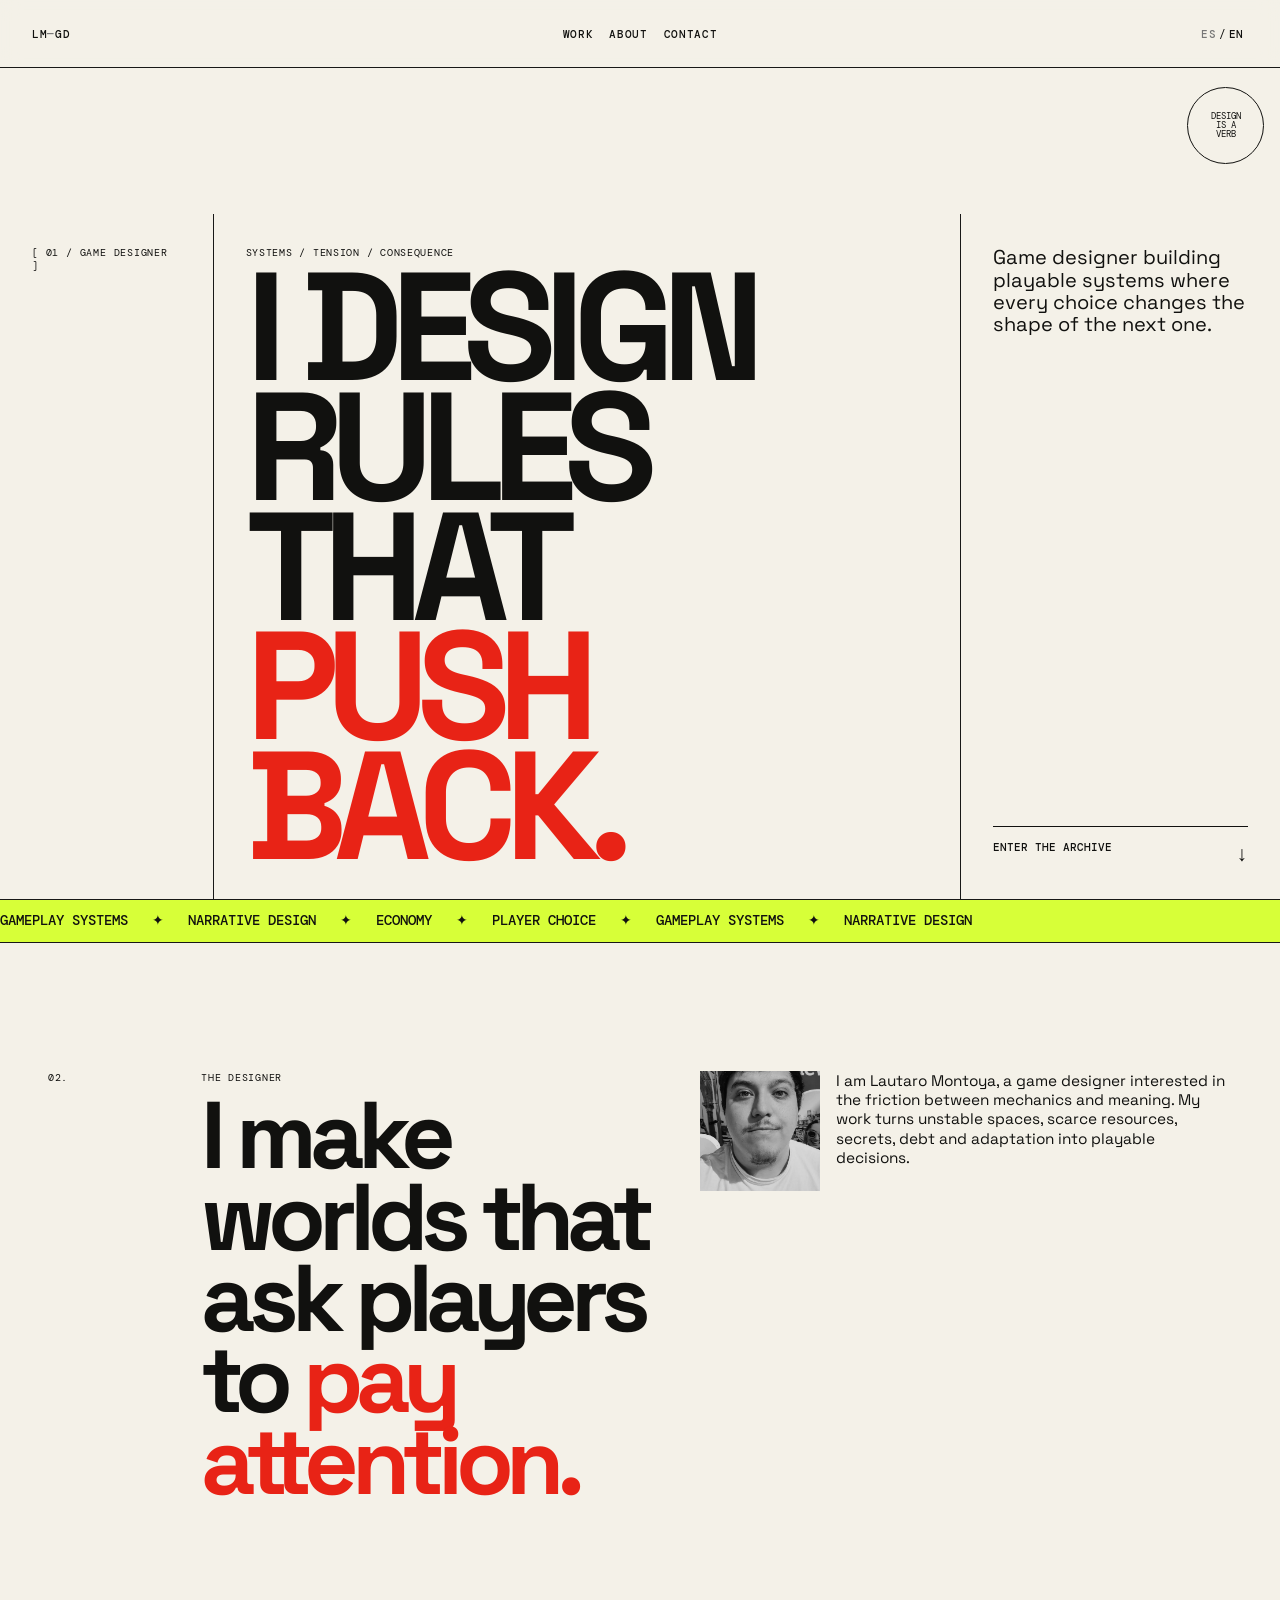
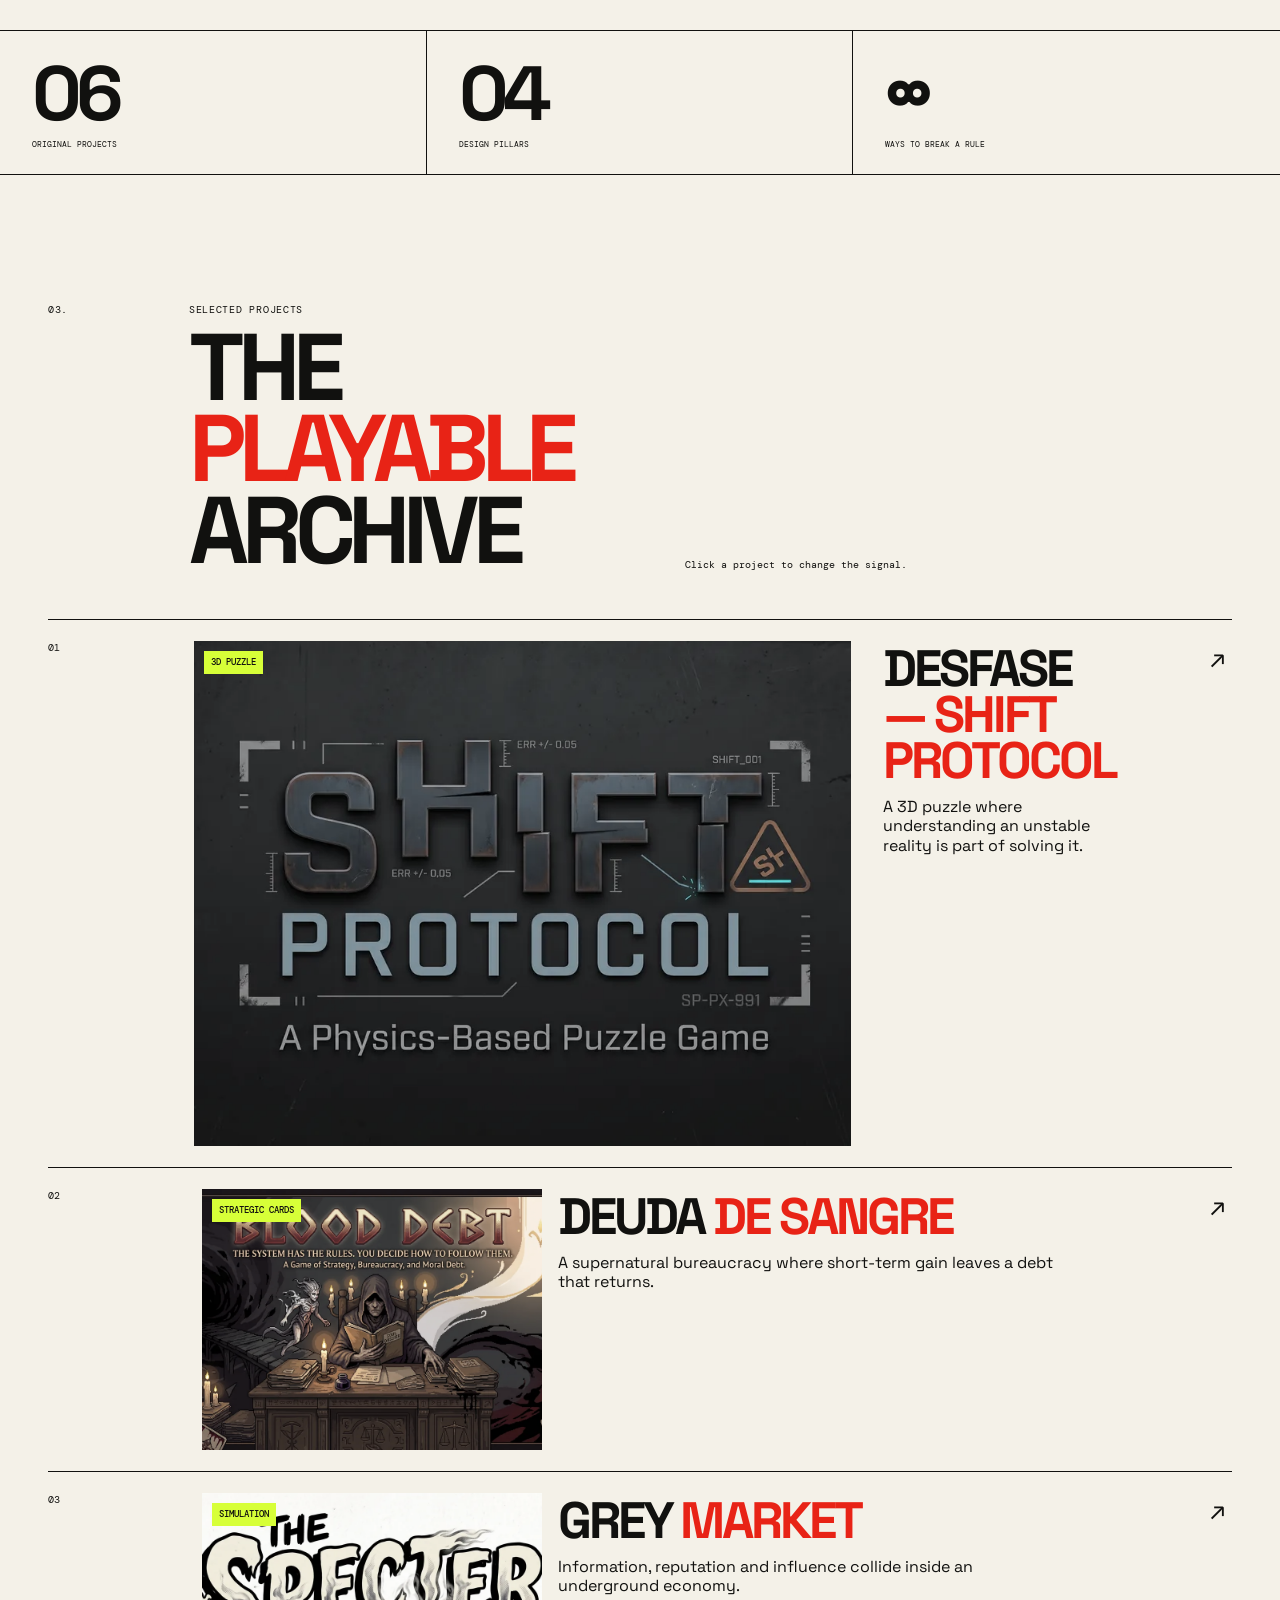
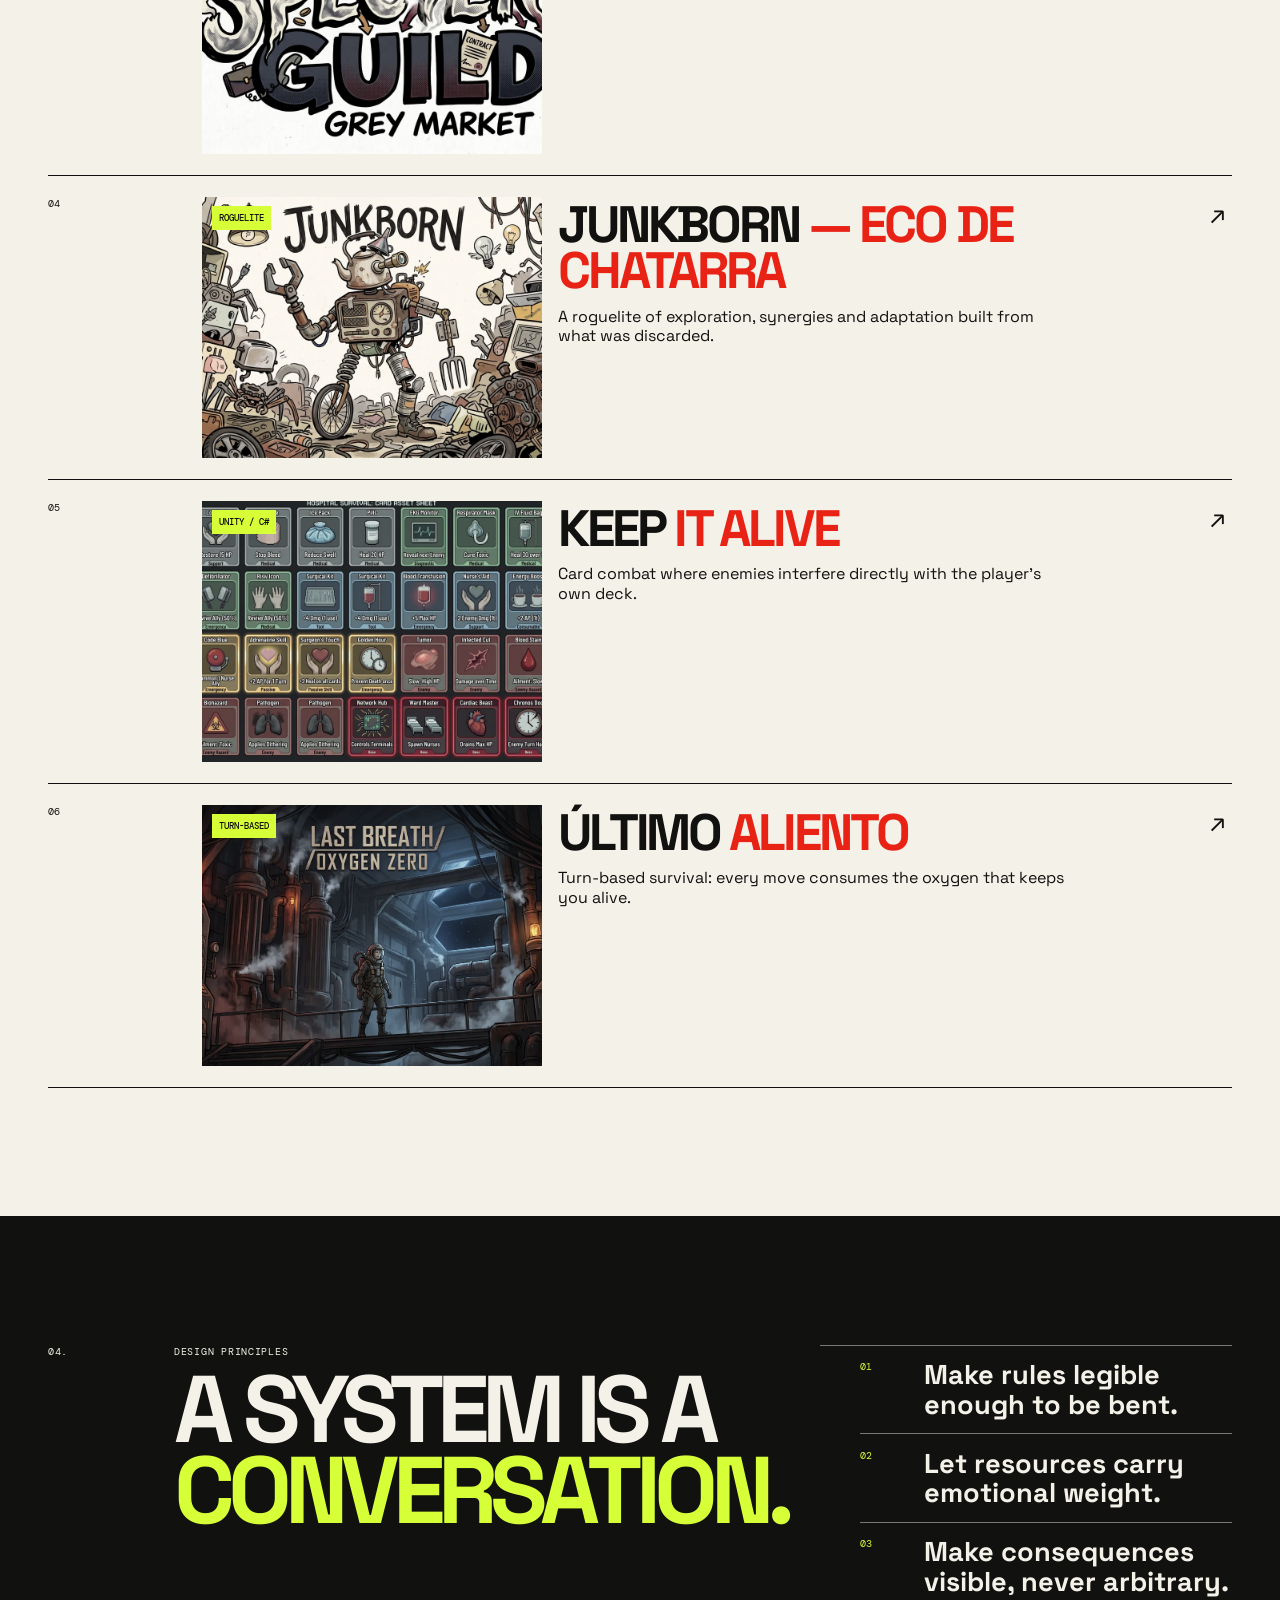
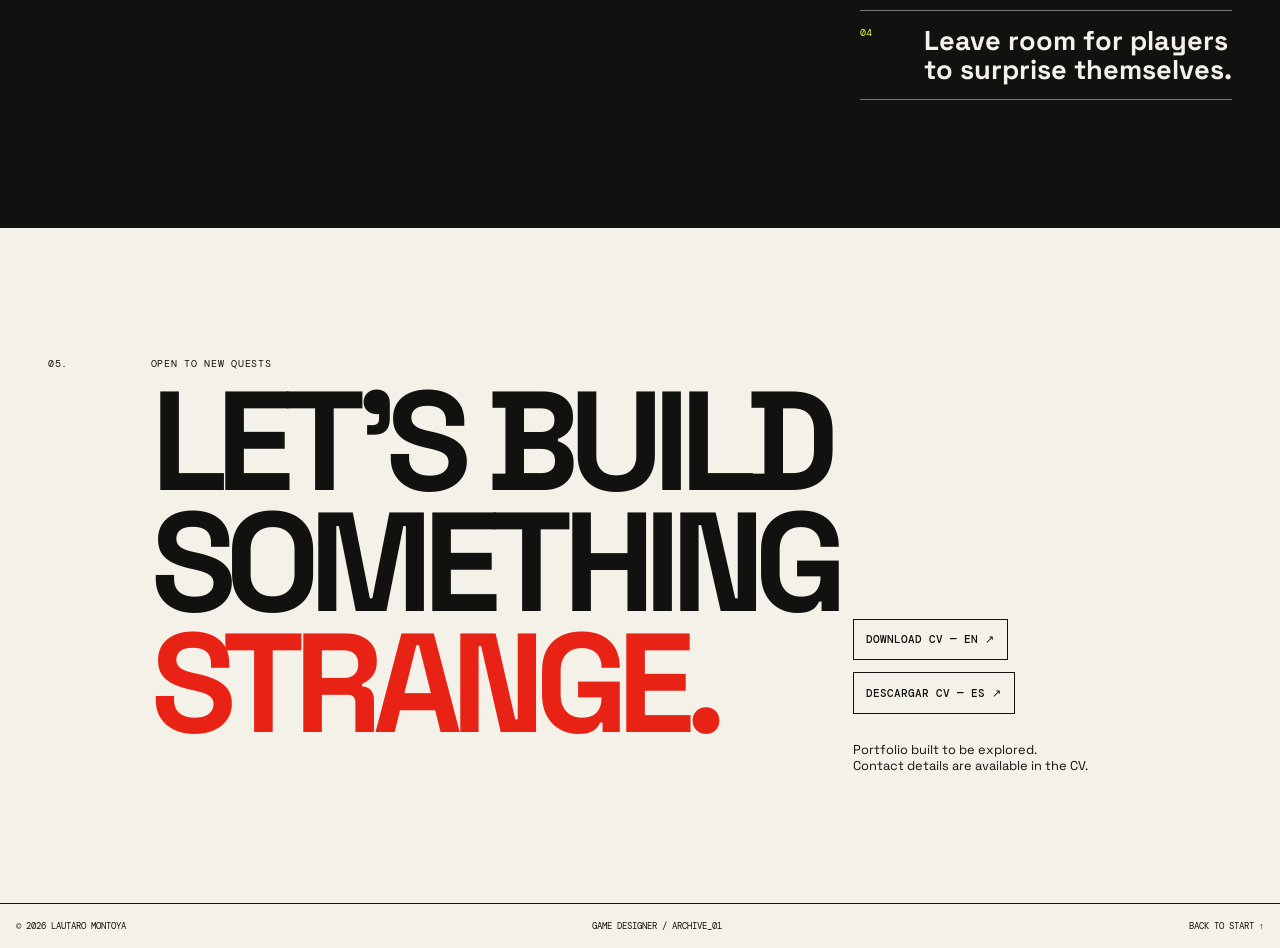
==== index.html @ 5ab1d6e4 "Fix portfolio asset structure and paths" ====
<!doctype html>
<html lang="en">
<head>
  <meta charset="utf-8">
  <meta name="viewport" content="width=device-width, initial-scale=1">
  <meta name="description" content="Lautaro Montoya — game designer portfolio. Systems, worlds and choices with consequences.">
  <meta name="theme-color" content="#f4f1e8">
  <title>Lautaro Montoya — Game Designer</title>
  <link rel="preconnect" href="https://fonts.googleapis.com">
  <link rel="preconnect" href="https://fonts.gstatic.com" crossorigin>
  <link rel="stylesheet" href="https://fonts.googleapis.com/css2?family=DM+Mono:wght@400;500&family=Space+Grotesk:wght@400;500;600;700&display=swap">
  <link rel="stylesheet" href="styles.css?v=20260920">
  <script defer src="lib/manifest.js?v=20260920"></script>
  <script defer src="main.js?v=20260920"></script>
</head>
<body>
  <a class="skip-link" href="#main">Skip to content</a>
  <div class="splash" aria-hidden="true"><span>LM//GD</span><span>LOADING SYSTEMS</span></div>
  <div class="cursor-coords" aria-hidden="true">[000, 000]</div>
  <header class="site-header">
    <a class="logo" href="#top" aria-label="Lautaro Montoya, home">LM<span>—</span>GD</a>
    <nav aria-label="Primary navigation">
      <a href="#work" data-i18n="navWork">WORK</a>
      <a href="#about" data-i18n="navAbout">ABOUT</a>
      <a href="#contact" data-i18n="navContact">CONTACT</a>
    </nav>
    <button class="lang-toggle" type="button" aria-label="Switch language"><span>ES</span><b>/</b><span>EN</span></button>
  </header>

  <main id="main">
    <section class="hero" id="top">
      <div class="hero-grid">
        <div class="hero-label">[ 01 / GAME DESIGNER ]</div>
        <div class="hero-main">
          <p class="eyebrow" data-i18n="heroEyebrow">SYSTEMS / TENSION / CONSEQUENCE</p>
          <h1 data-i18n="heroTitle">I DESIGN<br>RULES THAT<br><em>PUSH BACK.</em></h1>
        </div>
        <div class="hero-side">
          <p data-i18n="heroText">Game designer building playable systems where every choice changes the shape of the next one.</p>
          <a class="arrow-link" href="#work" data-i18n="heroCta">ENTER THE ARCHIVE <span>↓</span></a>
        </div>
      </div>
      <div class="hero-stamp" aria-hidden="true">DESIGN<br>IS A<br>VERB</div>
    </section>

    <section class="ticker" aria-label="Design disciplines"><div><span>GAMEPLAY SYSTEMS</span><i>✦</i><span>NARRATIVE DESIGN</span><i>✦</i><span>ECONOMY</span><i>✦</i><span>PLAYER CHOICE</span><i>✦</i><span>GAMEPLAY SYSTEMS</span><i>✦</i><span>NARRATIVE DESIGN</span></div></section>

    <section class="intro grid-section" id="about">
      <p class="section-index">02.</p>
      <div class="intro-copy reveal">
        <p class="eyebrow" data-i18n="aboutEyebrow">THE DESIGNER</p>
        <h2 data-i18n="aboutTitle">I make worlds that ask players to <em>pay attention.</em></h2>
      </div>
      <div class="intro-side reveal">
        <img src="lautaro-montoya.webp" alt="Portrait of Lautaro Montoya" loading="lazy">
        <p data-i18n="aboutText">I am Lautaro Montoya, a game designer interested in the friction between mechanics and meaning. My work turns unstable spaces, scarce resources, secrets, debt and adaptation into playable decisions.</p>
      </div>
    </section>

    <section class="stats" aria-label="Design focus">
      <div><strong data-count="06">06</strong><span data-i18n="statProjects">ORIGINAL PROJECTS</span></div>
      <div><strong data-count="04">04</strong><span data-i18n="statPillars">DESIGN PILLARS</span></div>
      <div><strong>∞</strong><span data-i18n="statCuriosity">WAYS TO BREAK A RULE</span></div>
    </section>

    <section class="work" id="work">
      <div class="work-heading"><p class="section-index">03.</p><div><p class="eyebrow" data-i18n="workEyebrow">SELECTED PROJECTS</p><h2 data-i18n="workTitle">THE <em>PLAYABLE</em> ARCHIVE</h2></div><p class="work-note" data-i18n="workNote">Click a project to change the signal.</p></div>
      <div class="project-list">
        <article class="project project--featured reveal" data-project="shift">
          <div class="project-number">01</div><div class="project-image"><img src="shift-protocol.webp" alt="Desfase — Shift Protocol game artwork" fetchpriority="high"><span>3D PUZZLE</span></div>
          <div class="project-info"><h3>DESFASE <em>— SHIFT PROTOCOL</em></h3><p data-es="Un puzzle 3D donde entender las reglas de una realidad inestable es parte de resolverla." data-en="A 3D puzzle where understanding an unstable reality is part of solving it.">A 3D puzzle where understanding an unstable reality is part of solving it.</p></div><button class="project-trigger" type="button" aria-label="Activate project">↗</button>
        </article>
        <article class="project reveal" data-project="blood"><div class="project-number">02</div><div class="project-image"><img src="blood-debt.webp" alt="Deuda de Sangre game artwork" loading="lazy"><span>STRATEGIC CARDS</span></div><div class="project-info"><h3>DEUDA <em>DE SANGRE</em></h3><p data-es="Una burocracia sobrenatural donde el beneficio inmediato deja una deuda que vuelve." data-en="A supernatural bureaucracy where short-term gain leaves a debt that returns.">A supernatural bureaucracy where short-term gain leaves a debt that returns.</p></div><button class="project-trigger" type="button" aria-label="Activate project">↗</button></article>
        <article class="project reveal" data-project="grey"><div class="project-number">03</div><div class="project-image"><img src="grey-market.webp" alt="Grey Market game artwork" loading="lazy"><span>SIMULATION</span></div><div class="project-info"><h3>GREY <em>MARKET</em></h3><p data-es="Información, reputación e influencia se cruzan en una economía clandestina." data-en="Information, reputation and influence collide inside an underground economy.">Information, reputation and influence collide inside an underground economy.</p></div><button class="project-trigger" type="button" aria-label="Activate project">↗</button></article>
        <article class="project reveal" data-project="junk"><div class="project-number">04</div><div class="project-image"><img src="junkborn.webp" alt="Junkborn game artwork" loading="lazy"><span>ROGUELITE</span></div><div class="project-info"><h3>JUNKBORN <em>— ECO DE CHATARRA</em></h3><p data-es="Un roguelite de exploración, sinergias y adaptación construido desde lo descartado." data-en="A roguelite of exploration, synergies and adaptation built from what was discarded.">A roguelite of exploration, synergies and adaptation built from what was discarded.</p></div><button class="project-trigger" type="button" aria-label="Activate project">↗</button></article>
        <article class="project reveal" data-project="kia"><div class="project-number">05</div><div class="project-image"><img src="keep-it-alive.webp" alt="Keep It Alive game cards" loading="lazy"><span>UNITY / C#</span></div><div class="project-info"><h3>KEEP <em>IT ALIVE</em></h3><p data-es="Combate de cartas donde los enemigos interfieren directamente con el mazo del jugador." data-en="Card combat where enemies interfere directly with the player's own deck.">Card combat where enemies interfere directly with the player's own deck.</p></div><button class="project-trigger" type="button" aria-label="Activate project">↗</button></article>
        <article class="project reveal" data-project="breath"><div class="project-number">06</div><div class="project-image"><img src="last-breath.webp" alt="Último Aliento game artwork" loading="lazy"><span>TURN-BASED</span></div><div class="project-info"><h3>ÚLTIMO <em>ALIENTO</em></h3><p data-es="Supervivencia por turnos: cada movimiento consume el oxígeno que te mantiene vivo." data-en="Turn-based survival: every move consumes the oxygen that keeps you alive.">Turn-based survival: every move consumes the oxygen that keeps you alive.</p></div><button class="project-trigger" type="button" aria-label="Activate project">↗</button></article>
      </div>
    </section>

    <section class="principles grid-section">
      <p class="section-index">04.</p><div class="principles-copy"><p class="eyebrow" data-i18n="principlesEyebrow">DESIGN PRINCIPLES</p><h2 data-i18n="principlesTitle">A SYSTEM IS A<br><em>CONVERSATION.</em></h2></div>
      <ol><li><span>01</span><b data-i18n="p1">Make rules legible enough to be bent.</b></li><li><span>02</span><b data-i18n="p2">Let resources carry emotional weight.</b></li><li><span>03</span><b data-i18n="p3">Make consequences visible, never arbitrary.</b></li><li><span>04</span><b data-i18n="p4">Leave room for players to surprise themselves.</b></li></ol>
    </section>

    <section class="contact" id="contact"><p class="section-index">05.</p><div><p class="eyebrow" data-i18n="contactEyebrow">OPEN TO NEW QUESTS</p><h2 data-i18n="contactTitle">LET'S BUILD<br>SOMETHING<br><em>STRANGE.</em></h2></div><div class="contact-links"><a href="Lautaro_Montoya_CV_GameDesign_v2_EN.pdf" target="_blank" data-i18n="cvEn">DOWNLOAD CV — EN ↗</a><a href="Lautaro_Montoya_CV_GameDesign_v2_ES.pdf" target="_blank" data-i18n="cvEs">DESCARGAR CV — ES ↗</a><p data-i18n="contactNote">Portfolio built to be explored.<br>Contact details are available in the CV.</p></div></section>
  </main>
  <footer><span>© <span id="year"></span> LAUTARO MONTOYA</span><span>GAME DESIGNER / ARCHIVE_01</span><a href="#top">BACK TO START ↑</a></footer>
</body>
</html>
---- styles.css ----
:root{--paper:#f4f1e8;--ink:#11110f;--acid:#d7ff38;--line:#181817;--mono:"DM Mono",monospace;--sans:"Space Grotesk",Arial,sans-serif;--ease:cubic-bezier(.16,1,.3,1)}
*{box-sizing:border-box;margin:0}html{scroll-behavior:smooth;-webkit-text-size-adjust:100%;background:var(--paper)}body{background:var(--paper);color:var(--ink);font-family:var(--sans);overflow-x:clip;text-rendering:optimizeLegibility}a{color:inherit;text-decoration:none}img{display:block;width:100%;max-width:100%;height:auto}button{font:inherit;color:inherit;background:none;border:0;cursor:pointer}.skip-link{position:fixed;top:-5rem;left:1rem;z-index:20;padding:.7rem;background:var(--acid);font:500 .75rem var(--mono)}.skip-link:focus{top:1rem}:focus-visible{outline:2px solid var(--ink);outline-offset:4px}.site-header{position:fixed;z-index:10;top:0;left:0;width:100%;height:68px;display:grid;grid-template-columns:1fr auto 1fr;align-items:center;padding:0 1rem;border-bottom:1px solid var(--line);background:color-mix(in srgb,var(--paper) 92%,transparent);backdrop-filter:blur(10px)}.logo,.site-header nav,.lang-toggle{font:500 .69rem var(--mono);letter-spacing:.06em}.logo span{color:#777}.site-header nav{display:flex;gap:1rem}.site-header nav a,.lang-toggle{transition:background .18s,color .18s}.site-header nav a:hover,.lang-toggle:hover{background:var(--ink);color:var(--paper)}.lang-toggle{justify-self:end;padding:.45rem .25rem}.lang-toggle span:first-child{color:#777}.lang-toggle.is-es span:first-child{color:inherit}.lang-toggle.is-es span:last-child{color:#777}.lang-toggle b{padding:0 .15rem;font-weight:400}.hero{min-height:100vh;min-height:100svh;display:flex;align-items:end;padding-top:68px;border-bottom:1px solid var(--line);position:relative}.hero-grid{width:100%;display:grid;grid-template-columns:repeat(12,1fr);gap:1px;background:var(--line)}.hero-grid>*{background:var(--paper);min-height:clamp(150px,24vw,330px);padding:1rem}.hero-label{grid-column:span 12;font:400 .62rem var(--mono);letter-spacing:.08em}.hero-main{grid-column:span 12;display:flex;flex-direction:column;justify-content:end}.eyebrow,.section-index{font:400 .65rem var(--mono);letter-spacing:.07em}.hero h1{font-size:clamp(3.4rem,12vw,12.5rem);line-height:.78;letter-spacing:-.08em;font-weight:700;margin-top:.55rem}.hero h1 em,h2 em,h3 em{font-style:normal;color:#e82316}.hero-side{grid-column:span 12;display:flex;flex-direction:column;justify-content:space-between;font-size:1.05rem;line-height:1.12;max-width:none}.arrow-link{font:500 .68rem var(--mono);border-top:1px solid;padding-top:.8rem;margin-top:2rem;display:flex;justify-content:space-between}.arrow-link span{font-size:1.3rem}.hero-stamp{position:absolute;right:1rem;top:87px;width:4.8rem;height:4.8rem;border:1px solid;border-radius:50%;display:grid;place-content:center;text-align:center;font:400 .55rem/1 var(--mono);animation:spin 14s linear infinite}.ticker{overflow:hidden;border-bottom:1px solid var(--line);white-space:nowrap;background:var(--acid);font:500 .85rem var(--mono);padding:.78rem 0}.ticker div{display:inline-flex;gap:1.5rem;animation:marquee 22s linear infinite}.ticker i{font-style:normal}.grid-section{display:grid;grid-template-columns:1fr;gap:2rem;padding:5rem 1rem;border-bottom:1px solid}.intro-copy h2,.principles h2,.work h2,.contact h2{font-size:clamp(2.5rem,7.4vw,8rem);line-height:.86;letter-spacing:-.075em;margin-top:.7rem}.intro-side{display:grid;grid-template-columns:90px 1fr;gap:1rem;font-size:.96rem;line-height:1.25}.intro-side img{aspect-ratio:1;object-fit:cover;filter:grayscale(1)}.stats{display:grid;grid-template-columns:repeat(3,1fr);border-bottom:1px solid}.stats div{padding:1rem;border-right:1px solid}.stats div:last-child{border:0}.stats strong{display:block;font-size:clamp(2rem,6vw,5.5rem);letter-spacing:-.08em;line-height:1}.stats span{display:block;margin-top:.4rem;font:400 .53rem/1.3 var(--mono)}.work{padding:5rem 1rem;border-bottom:1px solid}.work-heading{display:grid;grid-template-columns:45px 1fr;gap:1rem;margin-bottom:3rem}.work-note{font:400 .65rem var(--mono);align-self:end}.project-list{border-top:1px solid}.project{display:grid;grid-template-columns:35px 1fr 35px;gap:.75rem;padding:1rem 0;border-bottom:1px solid;position:relative}.project-number{font:400 .65rem var(--mono)}.project-image{grid-column:span 2;position:relative;overflow:hidden;aspect-ratio:1.5;background:#111}.project-image img{height:100%;object-fit:cover;filter:saturate(.7);transition:filter .5s var(--ease),transform .7s var(--ease)}.project-image span{position:absolute;top:.6rem;left:.6rem;padding:.35rem .45rem;background:var(--acid);font:500 .56rem var(--mono)}.project-info{grid-column:span 2}.project h3{font-size:clamp(1.55rem,4vw,3.5rem);letter-spacing:-.06em;line-height:.9}.project-info p{max-width:32rem;margin-top:.8rem;font-size:.92rem;line-height:1.22}.project-trigger{position:absolute;right:0;bottom:.75rem;font-size:1.6rem;transition:transform .3s var(--ease)}@media(hover:hover){.project:hover{background:var(--ink);color:var(--paper)}.project:hover .project-image img{filter:invert(1) grayscale(1);transform:scale(1.05)}.project:hover .project-trigger{transform:translate(5px,-5px)}.project:hover h3 em{color:var(--acid)}}.principles{background:var(--ink);color:var(--paper)}.principles h2 em{color:var(--acid)}.principles ol{list-style:none;border-top:1px solid #777}.principles li{display:grid;grid-template-columns:3rem 1fr;gap:1rem;padding:.9rem 0;border-bottom:1px solid #777;font-size:clamp(1rem,2.2vw,1.7rem);line-height:1.08}.principles li span{font:400 .65rem var(--mono);color:var(--acid)}.contact{display:grid;grid-template-columns:45px 1fr;gap:1rem;padding:5rem 1rem;min-height:75vh;border-bottom:1px solid}.contact h2{font-size:clamp(3rem,11vw,11rem)}.contact-links{grid-column:2;display:flex;flex-direction:column;align-items:flex-start;gap:.75rem;margin-top:2rem}.contact-links a{font:500 .68rem var(--mono);padding:.8rem;border:1px solid;transition:all .2s}.contact-links a:hover{background:var(--ink);color:var(--acid)}.contact-links p{margin-top:1rem;font-size:.8rem;line-height:1.3}footer{display:flex;justify-content:space-between;gap:1rem;padding:1rem;font:400 .56rem var(--mono)}.cursor-coords{display:none;position:fixed;z-index:30;pointer-events:none;font:500 .6rem var(--mono);background:var(--acid);padding:.25rem;transform:translate(12px,12px)}.splash{position:fixed;inset:0;z-index:50;background:var(--ink);color:var(--acid);display:flex;align-items:center;justify-content:space-between;padding:1rem;font:500 .7rem var(--mono);animation:splash-out .7s 2.7s var(--ease) forwards}.splash span:first-child{font-size:2rem;letter-spacing:-.1em}.reveal{opacity:0;transform:translateY(24px);transition:opacity .8s var(--ease),transform .8s var(--ease)}.reveal.is-visible{opacity:1;transform:none}.reveal[data-split]{opacity:1;transform:none}@keyframes marquee{to{transform:translateX(-33.33%)}}@keyframes spin{to{rotate:360deg}}@keyframes splash-out{to{transform:translateY(-100%);visibility:hidden}}
@media(min-width:720px){.site-header{padding:0 2rem}.hero-grid>*{padding:1.4rem}.hero-label{grid-column:span 2}.hero-main{grid-column:span 7}.hero-side{grid-column:span 3}.grid-section{grid-template-columns:1.3fr 5fr 5.7fr;padding:8rem 2rem}.intro-copy{grid-column:2}.intro-side{grid-column:3;grid-template-columns:120px 1fr}.stats div{padding:1.5rem 2rem}.work{padding:8rem 2rem}.work-heading{grid-template-columns:1.3fr 5fr 5.7fr}.project{grid-template-columns:1.3fr 3.2fr 5.2fr 1fr;gap:1rem;padding:1.3rem 0;align-items:start}.project-image{grid-column:auto;aspect-ratio:1.3}.project-info{grid-column:auto;padding-top:.3rem}.project-trigger{position:static;justify-self:end}.principles-copy{grid-column:2}.principles ol{grid-column:3}.contact{grid-template-columns:1.3fr 5fr 5.7fr;padding:8rem 2rem}.contact-links{grid-column:3;margin-top:0;align-self:end}.cursor-coords{display:block;opacity:0}.cursor-coords.is-ready{opacity:1}}@media(min-width:1280px){.hero-grid>*{padding:2rem}.hero-side{font-size:1.25rem}.grid-section,.work,.contact{padding-left:3rem;padding-right:3rem}.project--featured .project-image{grid-column:span 2}.project--featured .project-info{grid-column:auto}.project--featured{grid-template-columns:1.3fr 3.2fr 3.2fr 2fr 1fr}.project--featured .project-info{padding-left:1rem}.project-info p{font-size:1rem}}
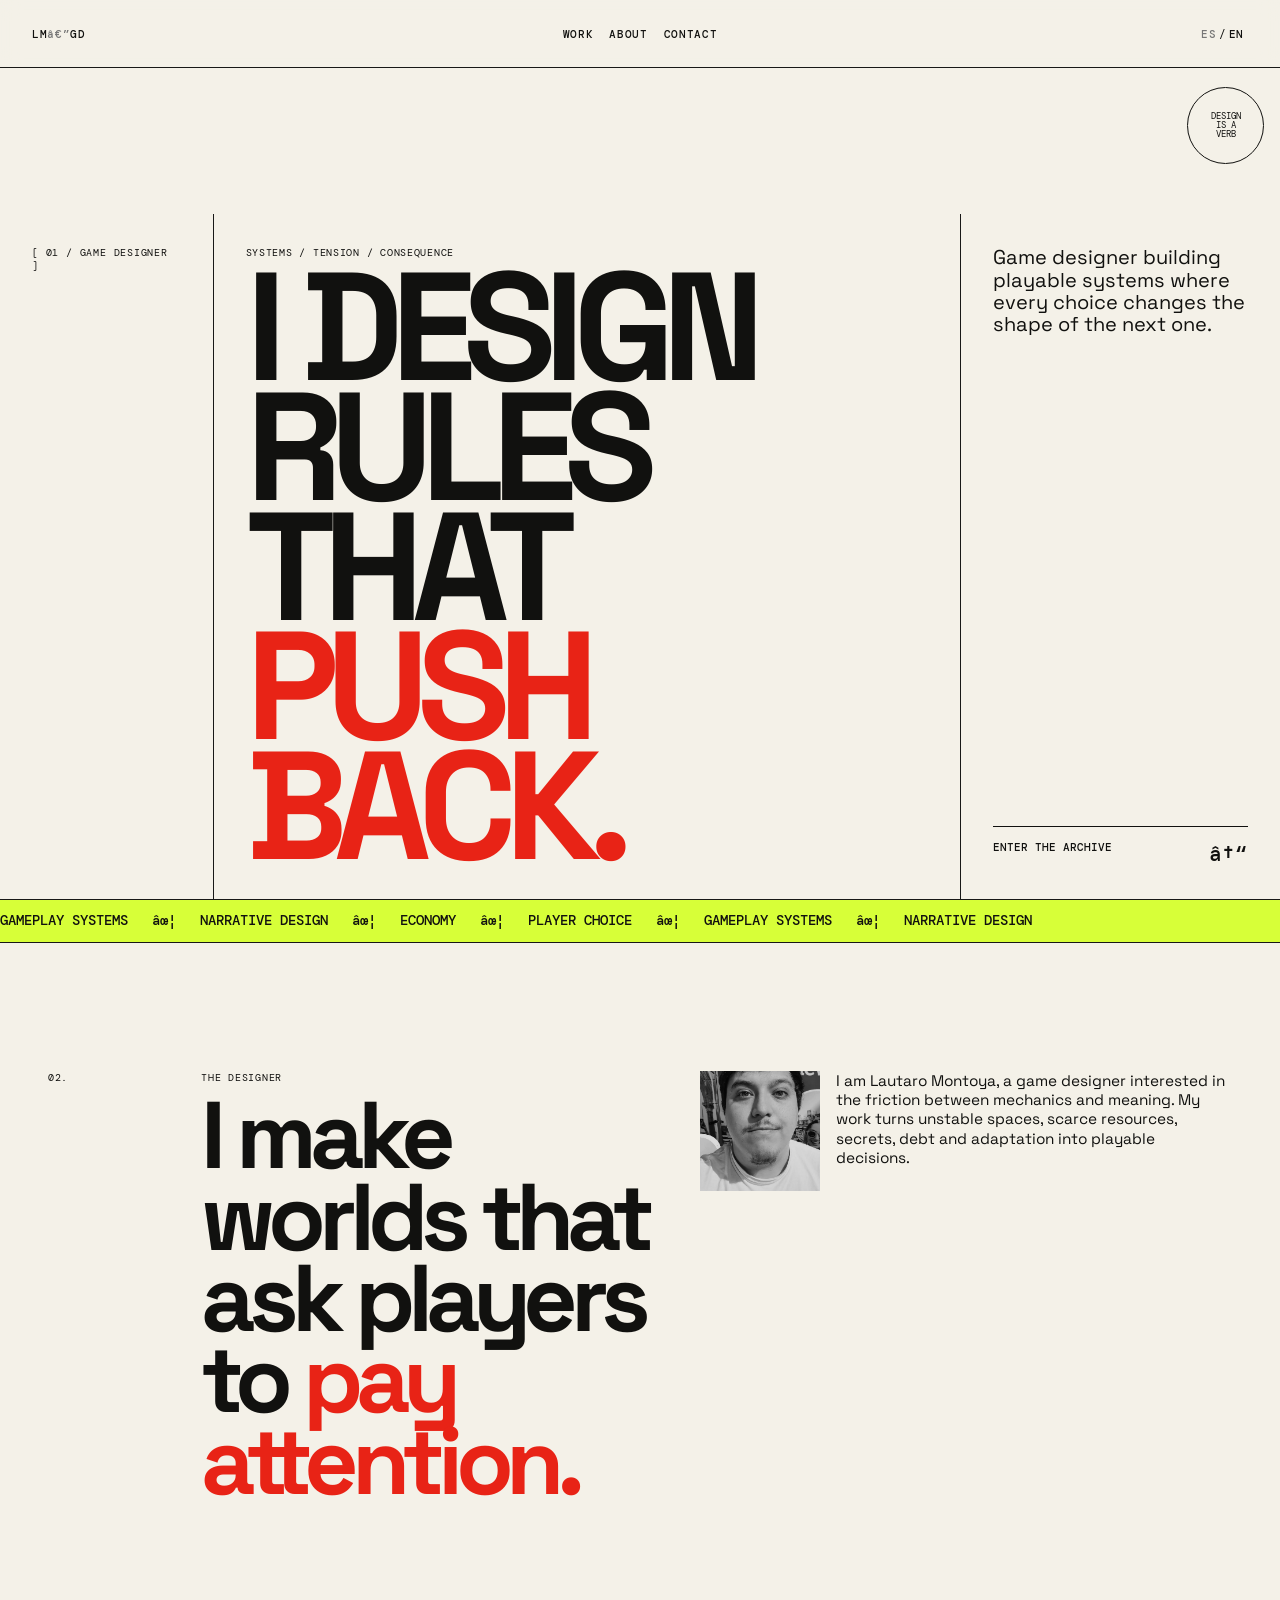
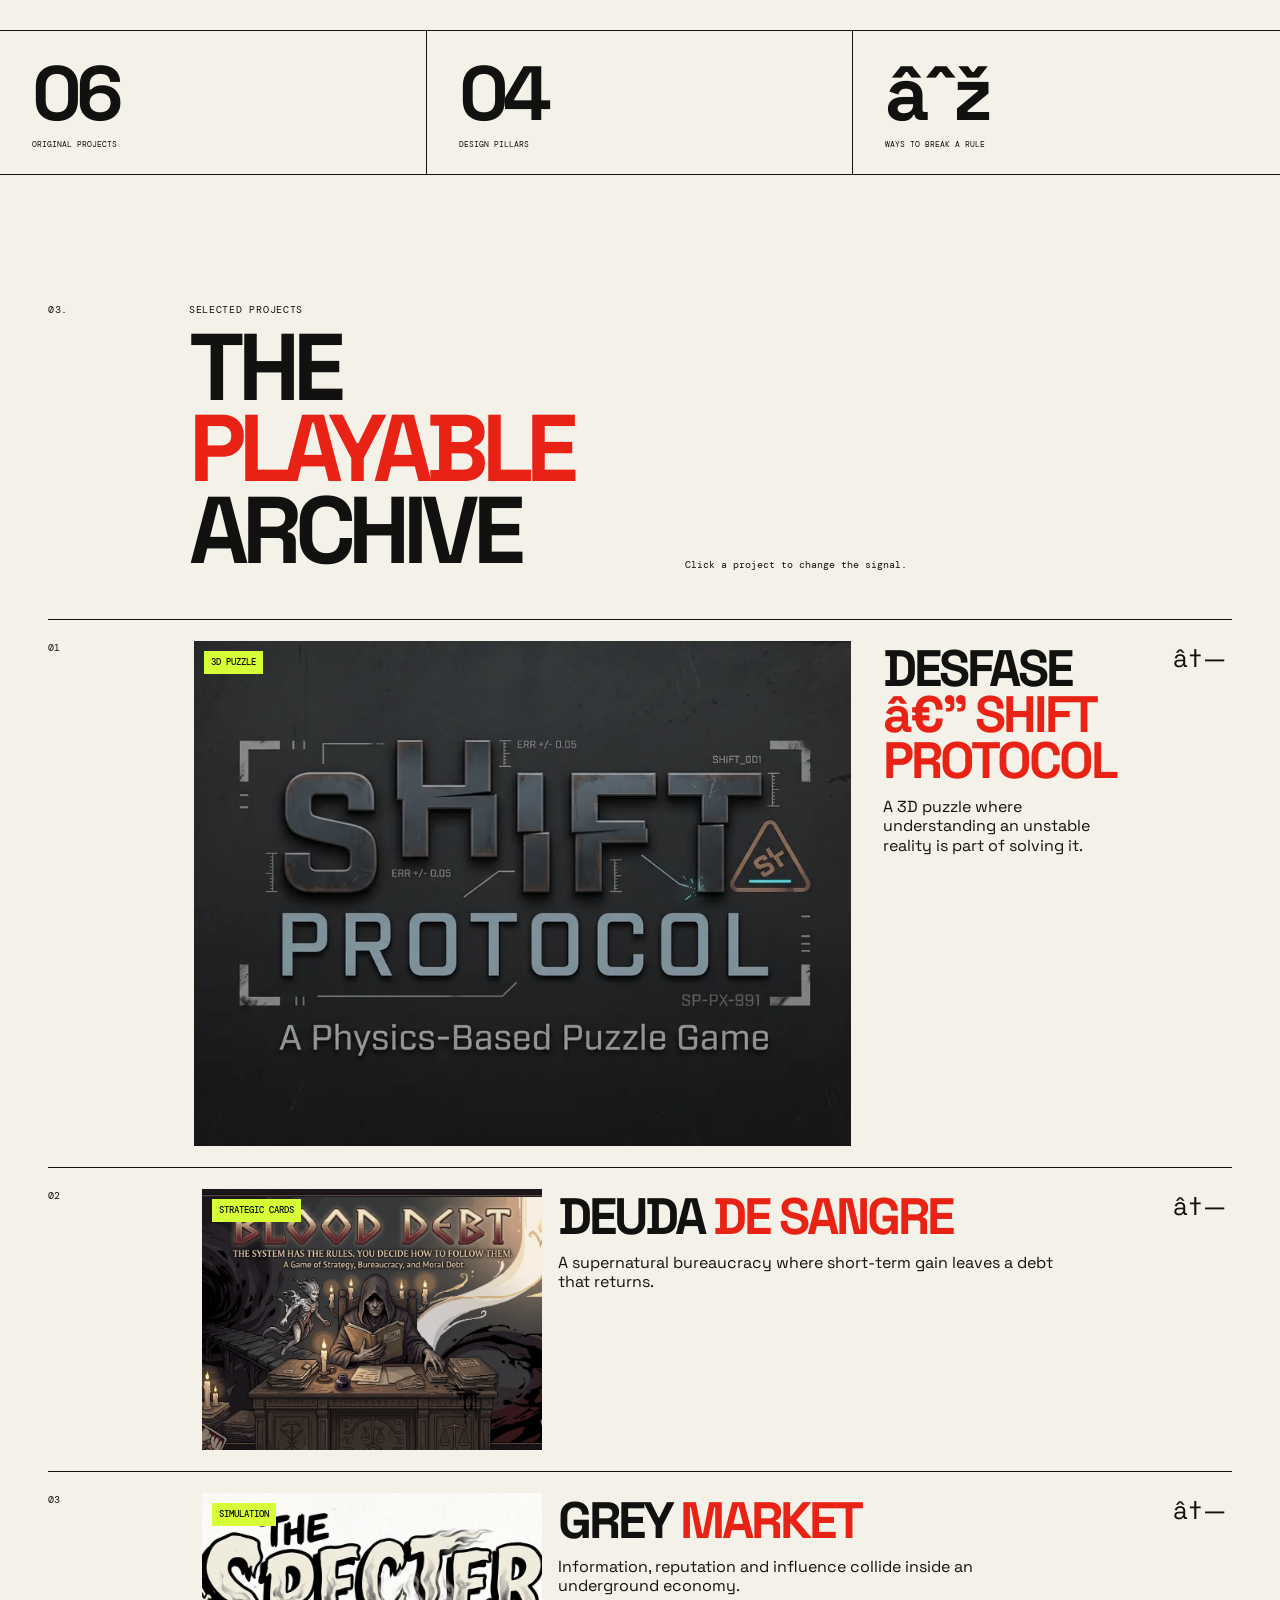
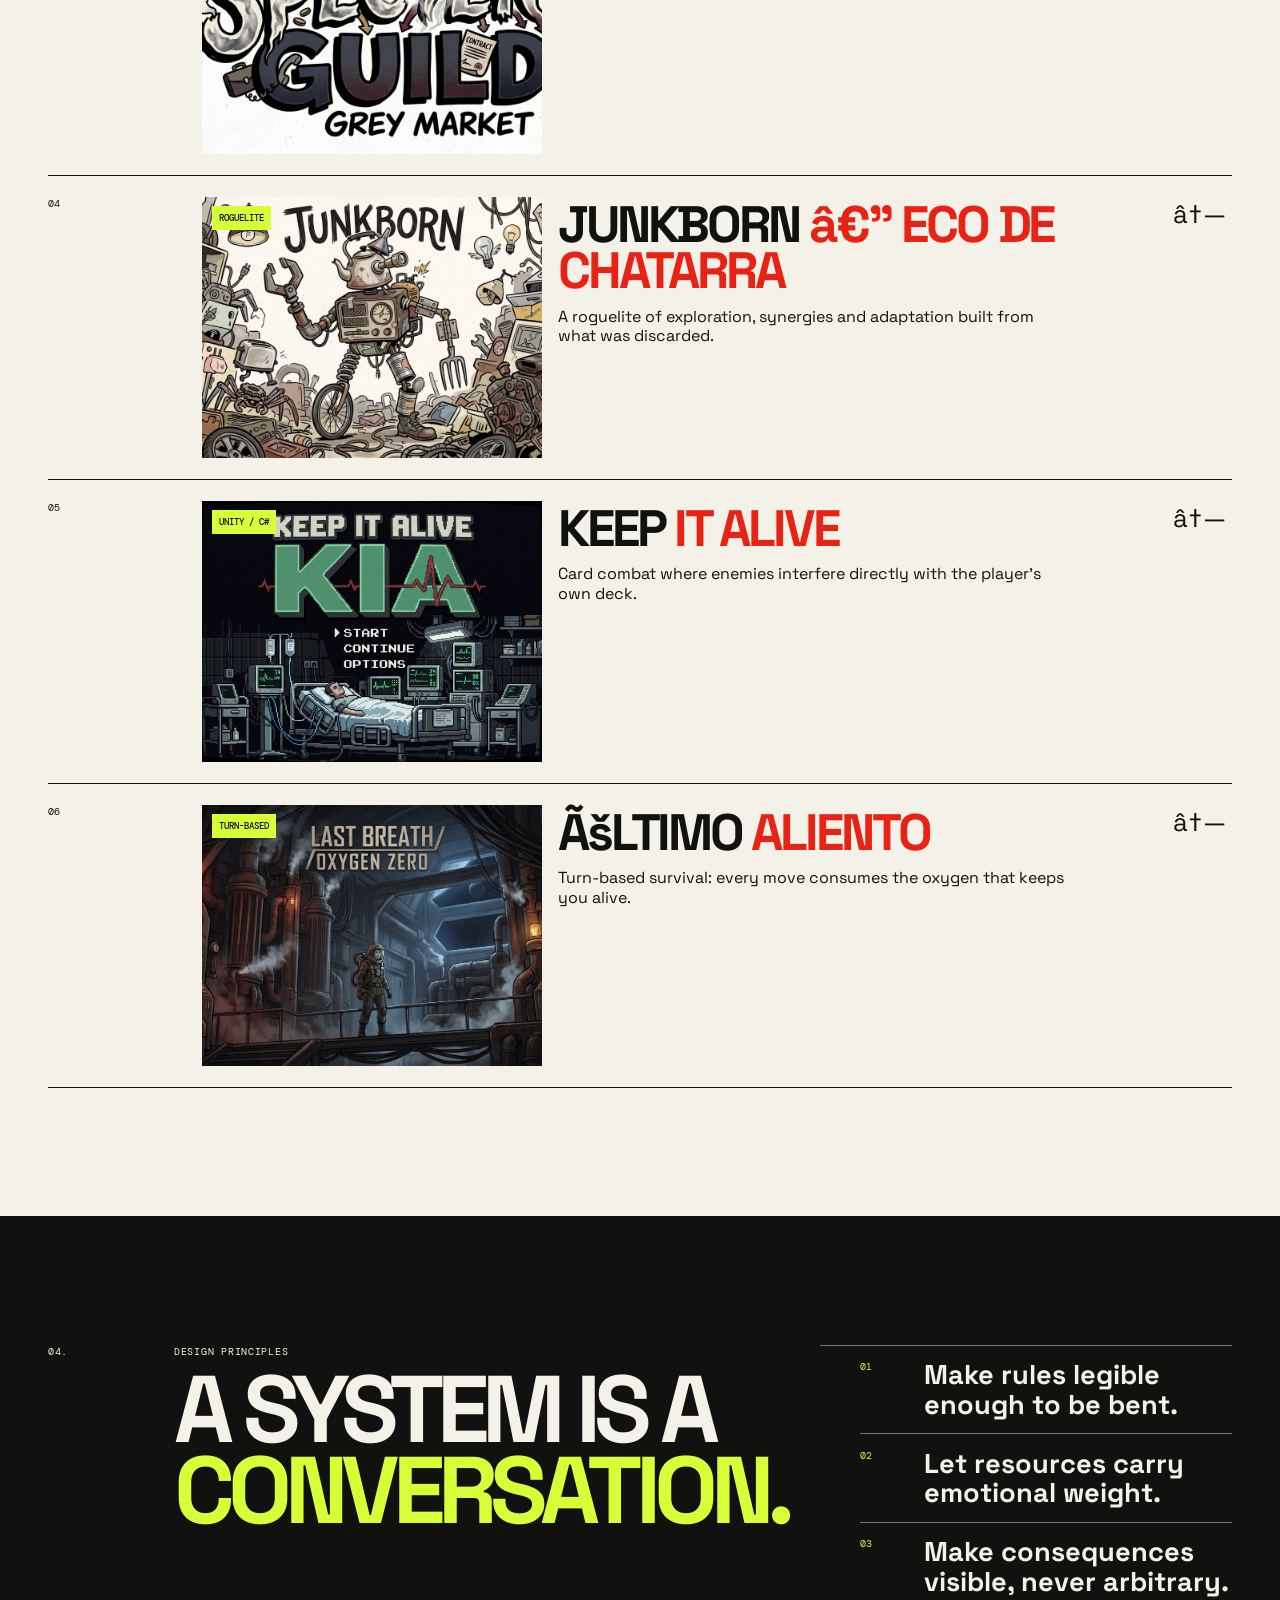
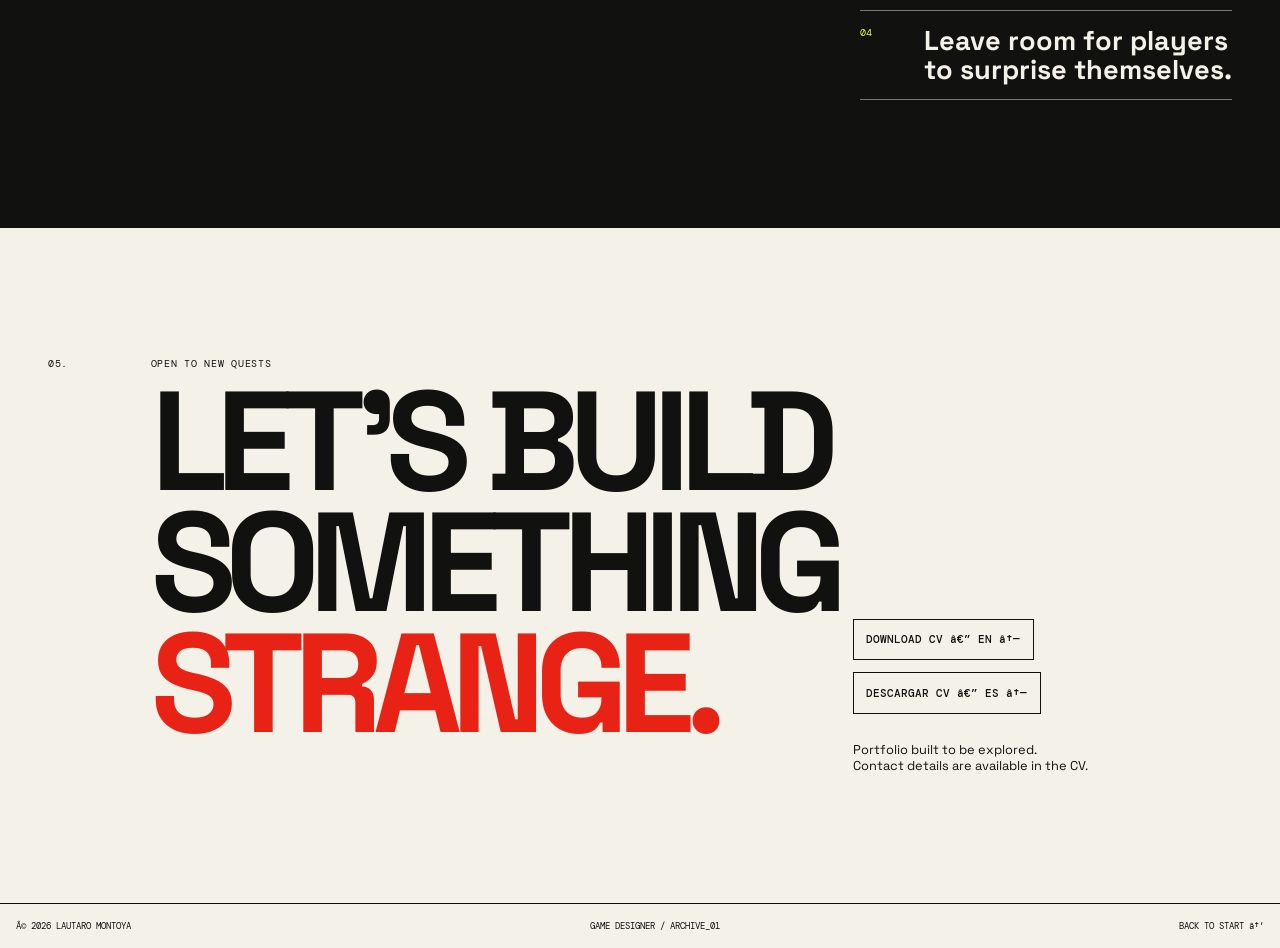
==== commit e9c4b03a: "Add expanded case studies and portfolio assets" ====
--- a/index.html
+++ b/index.html
@@ -1,24 +1,25 @@
-<!doctype html>
+﻿<!doctype html>
 <html lang="en">
 <head>
   <meta charset="utf-8">
   <meta name="viewport" content="width=device-width, initial-scale=1">
-  <meta name="description" content="Lautaro Montoya — game designer portfolio. Systems, worlds and choices with consequences.">
+  <meta name="description" content="Lautaro Montoya â€” game designer portfolio. Systems, worlds and choices with consequences.">
   <meta name="theme-color" content="#f4f1e8">
-  <title>Lautaro Montoya — Game Designer</title>
+  <title>Lautaro Montoya â€” Game Designer</title>
   <link rel="preconnect" href="https://fonts.googleapis.com">
   <link rel="preconnect" href="https://fonts.gstatic.com" crossorigin>
   <link rel="stylesheet" href="https://fonts.googleapis.com/css2?family=DM+Mono:wght@400;500&family=Space+Grotesk:wght@400;500;600;700&display=swap">
   <link rel="stylesheet" href="styles.css?v=20260920">
   <script defer src="lib/manifest.js?v=20260920"></script>
   <script defer src="main.js?v=20260920"></script>
+    <script defer src="case-studies.js"></script>
 </head>
 <body>
   <a class="skip-link" href="#main">Skip to content</a>
   <div class="splash" aria-hidden="true"><span>LM//GD</span><span>LOADING SYSTEMS</span></div>
   <div class="cursor-coords" aria-hidden="true">[000, 000]</div>
   <header class="site-header">
-    <a class="logo" href="#top" aria-label="Lautaro Montoya, home">LM<span>—</span>GD</a>
+    <a class="logo" href="#top" aria-label="Lautaro Montoya, home">LM<span>â€”</span>GD</a>
     <nav aria-label="Primary navigation">
       <a href="#work" data-i18n="navWork">WORK</a>
       <a href="#about" data-i18n="navAbout">ABOUT</a>
@@ -37,13 +38,13 @@
         </div>
         <div class="hero-side">
           <p data-i18n="heroText">Game designer building playable systems where every choice changes the shape of the next one.</p>
-          <a class="arrow-link" href="#work" data-i18n="heroCta">ENTER THE ARCHIVE <span>↓</span></a>
+          <a class="arrow-link" href="#work" data-i18n="heroCta">ENTER THE ARCHIVE <span>â†“</span></a>
         </div>
       </div>
       <div class="hero-stamp" aria-hidden="true">DESIGN<br>IS A<br>VERB</div>
     </section>
 
-    <section class="ticker" aria-label="Design disciplines"><div><span>GAMEPLAY SYSTEMS</span><i>✦</i><span>NARRATIVE DESIGN</span><i>✦</i><span>ECONOMY</span><i>✦</i><span>PLAYER CHOICE</span><i>✦</i><span>GAMEPLAY SYSTEMS</span><i>✦</i><span>NARRATIVE DESIGN</span></div></section>
+    <section class="ticker" aria-label="Design disciplines"><div><span>GAMEPLAY SYSTEMS</span><i>âœ¦</i><span>NARRATIVE DESIGN</span><i>âœ¦</i><span>ECONOMY</span><i>âœ¦</i><span>PLAYER CHOICE</span><i>âœ¦</i><span>GAMEPLAY SYSTEMS</span><i>âœ¦</i><span>NARRATIVE DESIGN</span></div></section>
 
     <section class="intro grid-section" id="about">
       <p class="section-index">02.</p>
@@ -52,7 +53,7 @@
         <h2 data-i18n="aboutTitle">I make worlds that ask players to <em>pay attention.</em></h2>
       </div>
       <div class="intro-side reveal">
-        <img src="lautaro-montoya.webp" alt="Portrait of Lautaro Montoya" loading="lazy">
+        <img src="assets/img/lautaro-montoya.webp" alt="Portrait of Lautaro Montoya" loading="lazy">
         <p data-i18n="aboutText">I am Lautaro Montoya, a game designer interested in the friction between mechanics and meaning. My work turns unstable spaces, scarce resources, secrets, debt and adaptation into playable decisions.</p>
       </div>
     </section>
@@ -60,21 +61,21 @@
     <section class="stats" aria-label="Design focus">
       <div><strong data-count="06">06</strong><span data-i18n="statProjects">ORIGINAL PROJECTS</span></div>
       <div><strong data-count="04">04</strong><span data-i18n="statPillars">DESIGN PILLARS</span></div>
-      <div><strong>∞</strong><span data-i18n="statCuriosity">WAYS TO BREAK A RULE</span></div>
+      <div><strong>âˆž</strong><span data-i18n="statCuriosity">WAYS TO BREAK A RULE</span></div>
     </section>
 
     <section class="work" id="work">
       <div class="work-heading"><p class="section-index">03.</p><div><p class="eyebrow" data-i18n="workEyebrow">SELECTED PROJECTS</p><h2 data-i18n="workTitle">THE <em>PLAYABLE</em> ARCHIVE</h2></div><p class="work-note" data-i18n="workNote">Click a project to change the signal.</p></div>
       <div class="project-list">
         <article class="project project--featured reveal" data-project="shift">
-          <div class="project-number">01</div><div class="project-image"><img src="shift-protocol.webp" alt="Desfase — Shift Protocol game artwork" fetchpriority="high"><span>3D PUZZLE</span></div>
-          <div class="project-info"><h3>DESFASE <em>— SHIFT PROTOCOL</em></h3><p data-es="Un puzzle 3D donde entender las reglas de una realidad inestable es parte de resolverla." data-en="A 3D puzzle where understanding an unstable reality is part of solving it.">A 3D puzzle where understanding an unstable reality is part of solving it.</p></div><button class="project-trigger" type="button" aria-label="Activate project">↗</button>
+          <div class="project-number">01</div><div class="project-image"><img src="assets/img/shift-protocol.webp" alt="Desfase â€” Shift Protocol game artwork" fetchpriority="high"><span>3D PUZZLE</span></div>
+          <div class="project-info"><h3>DESFASE <em>â€” SHIFT PROTOCOL</em></h3><p data-es="Un puzzle 3D donde entender las reglas de una realidad inestable es parte de resolverla." data-en="A 3D puzzle where understanding an unstable reality is part of solving it.">A 3D puzzle where understanding an unstable reality is part of solving it.</p></div><button class="project-trigger" type="button" aria-label="Activate project">â†—</button>
         </article>
-        <article class="project reveal" data-project="blood"><div class="project-number">02</div><div class="project-image"><img src="blood-debt.webp" alt="Deuda de Sangre game artwork" loading="lazy"><span>STRATEGIC CARDS</span></div><div class="project-info"><h3>DEUDA <em>DE SANGRE</em></h3><p data-es="Una burocracia sobrenatural donde el beneficio inmediato deja una deuda que vuelve." data-en="A supernatural bureaucracy where short-term gain leaves a debt that returns.">A supernatural bureaucracy where short-term gain leaves a debt that returns.</p></div><button class="project-trigger" type="button" aria-label="Activate project">↗</button></article>
-        <article class="project reveal" data-project="grey"><div class="project-number">03</div><div class="project-image"><img src="grey-market.webp" alt="Grey Market game artwork" loading="lazy"><span>SIMULATION</span></div><div class="project-info"><h3>GREY <em>MARKET</em></h3><p data-es="Información, reputación e influencia se cruzan en una economía clandestina." data-en="Information, reputation and influence collide inside an underground economy.">Information, reputation and influence collide inside an underground economy.</p></div><button class="project-trigger" type="button" aria-label="Activate project">↗</button></article>
-        <article class="project reveal" data-project="junk"><div class="project-number">04</div><div class="project-image"><img src="junkborn.webp" alt="Junkborn game artwork" loading="lazy"><span>ROGUELITE</span></div><div class="project-info"><h3>JUNKBORN <em>— ECO DE CHATARRA</em></h3><p data-es="Un roguelite de exploración, sinergias y adaptación construido desde lo descartado." data-en="A roguelite of exploration, synergies and adaptation built from what was discarded.">A roguelite of exploration, synergies and adaptation built from what was discarded.</p></div><button class="project-trigger" type="button" aria-label="Activate project">↗</button></article>
-        <article class="project reveal" data-project="kia"><div class="project-number">05</div><div class="project-image"><img src="keep-it-alive.webp" alt="Keep It Alive game cards" loading="lazy"><span>UNITY / C#</span></div><div class="project-info"><h3>KEEP <em>IT ALIVE</em></h3><p data-es="Combate de cartas donde los enemigos interfieren directamente con el mazo del jugador." data-en="Card combat where enemies interfere directly with the player's own deck.">Card combat where enemies interfere directly with the player's own deck.</p></div><button class="project-trigger" type="button" aria-label="Activate project">↗</button></article>
-        <article class="project reveal" data-project="breath"><div class="project-number">06</div><div class="project-image"><img src="last-breath.webp" alt="Último Aliento game artwork" loading="lazy"><span>TURN-BASED</span></div><div class="project-info"><h3>ÚLTIMO <em>ALIENTO</em></h3><p data-es="Supervivencia por turnos: cada movimiento consume el oxígeno que te mantiene vivo." data-en="Turn-based survival: every move consumes the oxygen that keeps you alive.">Turn-based survival: every move consumes the oxygen that keeps you alive.</p></div><button class="project-trigger" type="button" aria-label="Activate project">↗</button></article>
+        <article class="project reveal" data-project="blood"><div class="project-number">02</div><div class="project-image"><img src="assets/img/blood-debt.webp" alt="Deuda de Sangre game artwork" loading="lazy"><span>STRATEGIC CARDS</span></div><div class="project-info"><h3>DEUDA <em>DE SANGRE</em></h3><p data-es="Una burocracia sobrenatural donde el beneficio inmediato deja una deuda que vuelve." data-en="A supernatural bureaucracy where short-term gain leaves a debt that returns.">A supernatural bureaucracy where short-term gain leaves a debt that returns.</p></div><button class="project-trigger" type="button" aria-label="Activate project">â†—</button></article>
+        <article class="project reveal" data-project="grey"><div class="project-number">03</div><div class="project-image"><img src="assets/img/grey-market.webp" alt="Grey Market game artwork" loading="lazy"><span>SIMULATION</span></div><div class="project-info"><h3>GREY <em>MARKET</em></h3><p data-es="InformaciÃ³n, reputaciÃ³n e influencia se cruzan en una economÃ­a clandestina." data-en="Information, reputation and influence collide inside an underground economy.">Information, reputation and influence collide inside an underground economy.</p></div><button class="project-trigger" type="button" aria-label="Activate project">â†—</button></article>
+        <article class="project reveal" data-project="junk"><div class="project-number">04</div><div class="project-image"><img src="assets/img/junkborn.webp" alt="Junkborn game artwork" loading="lazy"><span>ROGUELITE</span></div><div class="project-info"><h3>JUNKBORN <em>â€” ECO DE CHATARRA</em></h3><p data-es="Un roguelite de exploraciÃ³n, sinergias y adaptaciÃ³n construido desde lo descartado." data-en="A roguelite of exploration, synergies and adaptation built from what was discarded.">A roguelite of exploration, synergies and adaptation built from what was discarded.</p></div><button class="project-trigger" type="button" aria-label="Activate project">â†—</button></article>
+        <article class="project reveal" data-project="kia"><div class="project-number">05</div><div class="project-image"><img src="assets/img/case-studies/keep-it-alive/KIA TITLE.jpg" alt="Keep It Alive game cards" loading="lazy"><span>UNITY / C#</span></div><div class="project-info"><h3>KEEP <em>IT ALIVE</em></h3><p data-es="Combate de cartas donde los enemigos interfieren directamente con el mazo del jugador." data-en="Card combat where enemies interfere directly with the player's own deck.">Card combat where enemies interfere directly with the player's own deck.</p></div><button class="project-trigger" type="button" aria-label="Activate project">â†—</button></article>
+        <article class="project reveal" data-project="breath"><div class="project-number">06</div><div class="project-image"><img src="assets/img/last-breath.webp" alt="Ãšltimo Aliento game artwork" loading="lazy"><span>TURN-BASED</span></div><div class="project-info"><h3>ÃšLTIMO <em>ALIENTO</em></h3><p data-es="Supervivencia por turnos: cada movimiento consume el oxÃ­geno que te mantiene vivo." data-en="Turn-based survival: every move consumes the oxygen that keeps you alive.">Turn-based survival: every move consumes the oxygen that keeps you alive.</p></div><button class="project-trigger" type="button" aria-label="Activate project">â†—</button></article>
       </div>
     </section>
 
@@ -83,8 +84,79 @@
       <ol><li><span>01</span><b data-i18n="p1">Make rules legible enough to be bent.</b></li><li><span>02</span><b data-i18n="p2">Let resources carry emotional weight.</b></li><li><span>03</span><b data-i18n="p3">Make consequences visible, never arbitrary.</b></li><li><span>04</span><b data-i18n="p4">Leave room for players to surprise themselves.</b></li></ol>
     </section>
 
-    <section class="contact" id="contact"><p class="section-index">05.</p><div><p class="eyebrow" data-i18n="contactEyebrow">OPEN TO NEW QUESTS</p><h2 data-i18n="contactTitle">LET'S BUILD<br>SOMETHING<br><em>STRANGE.</em></h2></div><div class="contact-links"><a href="Lautaro_Montoya_CV_GameDesign_v2_EN.pdf" target="_blank" data-i18n="cvEn">DOWNLOAD CV — EN ↗</a><a href="Lautaro_Montoya_CV_GameDesign_v2_ES.pdf" target="_blank" data-i18n="cvEs">DESCARGAR CV — ES ↗</a><p data-i18n="contactNote">Portfolio built to be explored.<br>Contact details are available in the CV.</p></div></section>
+    <section class="contact" id="contact"><p class="section-index">05.</p><div><p class="eyebrow" data-i18n="contactEyebrow">OPEN TO NEW QUESTS</p><h2 data-i18n="contactTitle">LET'S BUILD<br>SOMETHING<br><em>STRANGE.</em></h2></div><div class="contact-links"><a href="assets/cv/Lautaro_Montoya_CV_GameDesign_v2_EN.pdf" target="_blank" data-i18n="cvEn">DOWNLOAD CV â€” EN â†—</a><a href="assets/cv/Lautaro_Montoya_CV_GameDesign_v2_ES.pdf" target="_blank" data-i18n="cvEs">DESCARGAR CV â€” ES â†—</a><p data-i18n="contactNote">Portfolio built to be explored.<br>Contact details are available in the CV.</p></div></section>
   </main>
-  <footer><span>© <span id="year"></span> LAUTARO MONTOYA</span><span>GAME DESIGNER / ARCHIVE_01</span><a href="#top">BACK TO START ↑</a></footer>
-</body>
+  <footer><span>Â© <span id="year"></span> LAUTARO MONTOYA</span><span>GAME DESIGNER / ARCHIVE_01</span><a href="#top">BACK TO START â†‘</a></footer>
+    <div class="case-modal" id="case-modal" aria-hidden="true">
+  <div class="case-modal-backdrop" data-case-close></div>
+
+  <section class="case-modal-dialog" role="dialog" aria-modal="true" aria-labelledby="case-modal-title">
+
+    <button class="case-modal-close" type="button" data-case-close aria-label="Close case study">Ã—</button>
+
+    <div class="case-modal-topline">
+      <span id="case-modal-number">01</span>
+      <span>CASE STUDY</span>
+    </div>
+
+    <div class="case-modal-hero">
+      <div class="case-modal-gallery"><div class="case-modal-image"><img id="case-modal-image" src="" alt=""></div><div class="case-modal-thumbs" id="case-modal-thumbs"></div></div>
+
+      <div class="case-modal-heading">
+        <p id="case-modal-status">WORK IN PROGRESS</p>
+        <h2 id="case-modal-title"></h2>
+        <p id="case-modal-tagline"></p>
+      </div>
+    </div>
+
+    <div class="case-modal-content">
+
+      <section>
+        <p class="case-modal-label">OVERVIEW</p>
+        <p id="case-modal-overview"></p>
+      </section>
+
+      <section>
+        <p class="case-modal-label">MY ROLE</p>
+        <p id="case-modal-role"></p>
+      </section>
+
+      <section>
+        <p class="case-modal-label">DESIGN INTENT</p>
+        <p id="case-modal-intent"></p>
+      </section>
+
+      <section>
+        <p class="case-modal-label">CORE MECHANICS</p>
+        <p id="case-modal-mechanics"></p>
+      </section>
+
+      <section>
+        <p class="case-modal-label">GAMEPLAY LOOP</p>
+        <p id="case-modal-loop"></p>
+      </section>
+
+      <section>
+        <p class="case-modal-label">KEY DESIGN DECISIONS</p>
+        <p id="case-modal-decisions"></p>
+      </section>
+
+      <section>
+        <p class="case-modal-label">DEVELOPMENT STATUS</p>
+        <p id="case-modal-development"></p>
+      </section>
+
+    </div>
+
+    <footer class="case-modal-footer">
+      <span>LAUTARO MONTOYA / GAME DESIGN</span>
+      <button type="button" data-case-close>CLOSE CASE STUDY Ã—</button>
+    </footer>
+
+  </section>
+</div>
+
+  </body>
 </html>
+
+
--- a/styles.css
+++ b/styles.css
@@ -1,3 +1,466 @@
 :root{--paper:#f4f1e8;--ink:#11110f;--acid:#d7ff38;--line:#181817;--mono:"DM Mono",monospace;--sans:"Space Grotesk",Arial,sans-serif;--ease:cubic-bezier(.16,1,.3,1)}
 *{box-sizing:border-box;margin:0}html{scroll-behavior:smooth;-webkit-text-size-adjust:100%;background:var(--paper)}body{background:var(--paper);color:var(--ink);font-family:var(--sans);overflow-x:clip;text-rendering:optimizeLegibility}a{color:inherit;text-decoration:none}img{display:block;width:100%;max-width:100%;height:auto}button{font:inherit;color:inherit;background:none;border:0;cursor:pointer}.skip-link{position:fixed;top:-5rem;left:1rem;z-index:20;padding:.7rem;background:var(--acid);font:500 .75rem var(--mono)}.skip-link:focus{top:1rem}:focus-visible{outline:2px solid var(--ink);outline-offset:4px}.site-header{position:fixed;z-index:10;top:0;left:0;width:100%;height:68px;display:grid;grid-template-columns:1fr auto 1fr;align-items:center;padding:0 1rem;border-bottom:1px solid var(--line);background:color-mix(in srgb,var(--paper) 92%,transparent);backdrop-filter:blur(10px)}.logo,.site-header nav,.lang-toggle{font:500 .69rem var(--mono);letter-spacing:.06em}.logo span{color:#777}.site-header nav{display:flex;gap:1rem}.site-header nav a,.lang-toggle{transition:background .18s,color .18s}.site-header nav a:hover,.lang-toggle:hover{background:var(--ink);color:var(--paper)}.lang-toggle{justify-self:end;padding:.45rem .25rem}.lang-toggle span:first-child{color:#777}.lang-toggle.is-es span:first-child{color:inherit}.lang-toggle.is-es span:last-child{color:#777}.lang-toggle b{padding:0 .15rem;font-weight:400}.hero{min-height:100vh;min-height:100svh;display:flex;align-items:end;padding-top:68px;border-bottom:1px solid var(--line);position:relative}.hero-grid{width:100%;display:grid;grid-template-columns:repeat(12,1fr);gap:1px;background:var(--line)}.hero-grid>*{background:var(--paper);min-height:clamp(150px,24vw,330px);padding:1rem}.hero-label{grid-column:span 12;font:400 .62rem var(--mono);letter-spacing:.08em}.hero-main{grid-column:span 12;display:flex;flex-direction:column;justify-content:end}.eyebrow,.section-index{font:400 .65rem var(--mono);letter-spacing:.07em}.hero h1{font-size:clamp(3.4rem,12vw,12.5rem);line-height:.78;letter-spacing:-.08em;font-weight:700;margin-top:.55rem}.hero h1 em,h2 em,h3 em{font-style:normal;color:#e82316}.hero-side{grid-column:span 12;display:flex;flex-direction:column;justify-content:space-between;font-size:1.05rem;line-height:1.12;max-width:none}.arrow-link{font:500 .68rem var(--mono);border-top:1px solid;padding-top:.8rem;margin-top:2rem;display:flex;justify-content:space-between}.arrow-link span{font-size:1.3rem}.hero-stamp{position:absolute;right:1rem;top:87px;width:4.8rem;height:4.8rem;border:1px solid;border-radius:50%;display:grid;place-content:center;text-align:center;font:400 .55rem/1 var(--mono);animation:spin 14s linear infinite}.ticker{overflow:hidden;border-bottom:1px solid var(--line);white-space:nowrap;background:var(--acid);font:500 .85rem var(--mono);padding:.78rem 0}.ticker div{display:inline-flex;gap:1.5rem;animation:marquee 22s linear infinite}.ticker i{font-style:normal}.grid-section{display:grid;grid-template-columns:1fr;gap:2rem;padding:5rem 1rem;border-bottom:1px solid}.intro-copy h2,.principles h2,.work h2,.contact h2{font-size:clamp(2.5rem,7.4vw,8rem);line-height:.86;letter-spacing:-.075em;margin-top:.7rem}.intro-side{display:grid;grid-template-columns:90px 1fr;gap:1rem;font-size:.96rem;line-height:1.25}.intro-side img{aspect-ratio:1;object-fit:cover;filter:grayscale(1)}.stats{display:grid;grid-template-columns:repeat(3,1fr);border-bottom:1px solid}.stats div{padding:1rem;border-right:1px solid}.stats div:last-child{border:0}.stats strong{display:block;font-size:clamp(2rem,6vw,5.5rem);letter-spacing:-.08em;line-height:1}.stats span{display:block;margin-top:.4rem;font:400 .53rem/1.3 var(--mono)}.work{padding:5rem 1rem;border-bottom:1px solid}.work-heading{display:grid;grid-template-columns:45px 1fr;gap:1rem;margin-bottom:3rem}.work-note{font:400 .65rem var(--mono);align-self:end}.project-list{border-top:1px solid}.project{display:grid;grid-template-columns:35px 1fr 35px;gap:.75rem;padding:1rem 0;border-bottom:1px solid;position:relative}.project-number{font:400 .65rem var(--mono)}.project-image{grid-column:span 2;position:relative;overflow:hidden;aspect-ratio:1.5;background:#111}.project-image img{height:100%;object-fit:cover;filter:saturate(.7);transition:filter .5s var(--ease),transform .7s var(--ease)}.project-image span{position:absolute;top:.6rem;left:.6rem;padding:.35rem .45rem;background:var(--acid);font:500 .56rem var(--mono)}.project-info{grid-column:span 2}.project h3{font-size:clamp(1.55rem,4vw,3.5rem);letter-spacing:-.06em;line-height:.9}.project-info p{max-width:32rem;margin-top:.8rem;font-size:.92rem;line-height:1.22}.project-trigger{position:absolute;right:0;bottom:.75rem;font-size:1.6rem;transition:transform .3s var(--ease)}@media(hover:hover){.project:hover{background:var(--ink);color:var(--paper)}.project:hover .project-image img{filter:invert(1) grayscale(1);transform:scale(1.05)}.project:hover .project-trigger{transform:translate(5px,-5px)}.project:hover h3 em{color:var(--acid)}}.principles{background:var(--ink);color:var(--paper)}.principles h2 em{color:var(--acid)}.principles ol{list-style:none;border-top:1px solid #777}.principles li{display:grid;grid-template-columns:3rem 1fr;gap:1rem;padding:.9rem 0;border-bottom:1px solid #777;font-size:clamp(1rem,2.2vw,1.7rem);line-height:1.08}.principles li span{font:400 .65rem var(--mono);color:var(--acid)}.contact{display:grid;grid-template-columns:45px 1fr;gap:1rem;padding:5rem 1rem;min-height:75vh;border-bottom:1px solid}.contact h2{font-size:clamp(3rem,11vw,11rem)}.contact-links{grid-column:2;display:flex;flex-direction:column;align-items:flex-start;gap:.75rem;margin-top:2rem}.contact-links a{font:500 .68rem var(--mono);padding:.8rem;border:1px solid;transition:all .2s}.contact-links a:hover{background:var(--ink);color:var(--acid)}.contact-links p{margin-top:1rem;font-size:.8rem;line-height:1.3}footer{display:flex;justify-content:space-between;gap:1rem;padding:1rem;font:400 .56rem var(--mono)}.cursor-coords{display:none;position:fixed;z-index:30;pointer-events:none;font:500 .6rem var(--mono);background:var(--acid);padding:.25rem;transform:translate(12px,12px)}.splash{position:fixed;inset:0;z-index:50;background:var(--ink);color:var(--acid);display:flex;align-items:center;justify-content:space-between;padding:1rem;font:500 .7rem var(--mono);animation:splash-out .7s 2.7s var(--ease) forwards}.splash span:first-child{font-size:2rem;letter-spacing:-.1em}.reveal{opacity:0;transform:translateY(24px);transition:opacity .8s var(--ease),transform .8s var(--ease)}.reveal.is-visible{opacity:1;transform:none}.reveal[data-split]{opacity:1;transform:none}@keyframes marquee{to{transform:translateX(-33.33%)}}@keyframes spin{to{rotate:360deg}}@keyframes splash-out{to{transform:translateY(-100%);visibility:hidden}}
 @media(min-width:720px){.site-header{padding:0 2rem}.hero-grid>*{padding:1.4rem}.hero-label{grid-column:span 2}.hero-main{grid-column:span 7}.hero-side{grid-column:span 3}.grid-section{grid-template-columns:1.3fr 5fr 5.7fr;padding:8rem 2rem}.intro-copy{grid-column:2}.intro-side{grid-column:3;grid-template-columns:120px 1fr}.stats div{padding:1.5rem 2rem}.work{padding:8rem 2rem}.work-heading{grid-template-columns:1.3fr 5fr 5.7fr}.project{grid-template-columns:1.3fr 3.2fr 5.2fr 1fr;gap:1rem;padding:1.3rem 0;align-items:start}.project-image{grid-column:auto;aspect-ratio:1.3}.project-info{grid-column:auto;padding-top:.3rem}.project-trigger{position:static;justify-self:end}.principles-copy{grid-column:2}.principles ol{grid-column:3}.contact{grid-template-columns:1.3fr 5fr 5.7fr;padding:8rem 2rem}.contact-links{grid-column:3;margin-top:0;align-self:end}.cursor-coords{display:block;opacity:0}.cursor-coords.is-ready{opacity:1}}@media(min-width:1280px){.hero-grid>*{padding:2rem}.hero-side{font-size:1.25rem}.grid-section,.work,.contact{padding-left:3rem;padding-right:3rem}.project--featured .project-image{grid-column:span 2}.project--featured .project-info{grid-column:auto}.project--featured{grid-template-columns:1.3fr 3.2fr 3.2fr 2fr 1fr}.project--featured .project-info{padding-left:1rem}.project-info p{font-size:1rem}}
+
+/* CASE STUDY MODAL */
+
+.case-modal{
+  position:fixed;
+  inset:0;
+  z-index:100;
+  visibility:hidden;
+  opacity:0;
+  pointer-events:none;
+  transition:opacity .25s ease,visibility .25s ease;
+}
+
+.case-modal.is-open{
+  visibility:visible;
+  opacity:1;
+  pointer-events:auto;
+}
+
+.case-modal-backdrop{
+  position:absolute;
+  inset:0;
+  background:rgba(17,17,15,.82);
+  backdrop-filter:blur(8px);
+}
+
+.case-modal-dialog{
+  position:relative;
+  width:min(1100px,calc(100% - 2rem));
+  max-height:90vh;
+  margin:5vh auto;
+  overflow-y:auto;
+  background:var(--paper);
+  color:var(--ink);
+  border:1px solid var(--line);
+  box-shadow:0 30px 80px rgba(0,0,0,.35);
+  transform:translateY(24px);
+  transition:transform .4s var(--ease);
+}
+
+.case-modal.is-open .case-modal-dialog{
+  transform:none;
+}
+
+.case-modal-close{
+  position:absolute;
+  z-index:2;
+  top:1rem;
+  right:1rem;
+  width:2.4rem;
+  height:2.4rem;
+  display:grid;
+  place-items:center;
+  border:1px solid var(--line);
+  background:var(--paper);
+  font-size:1.5rem;
+  line-height:1;
+}
+
+.case-modal-close:hover{
+  background:var(--ink);
+  color:var(--acid);
+}
+
+.case-modal-topline{
+  display:flex;
+  justify-content:space-between;
+  gap:1rem;
+  padding:1rem;
+  border-bottom:1px solid var(--line);
+  font:400 .62rem var(--mono);
+  letter-spacing:.08em;
+}
+
+.case-modal-hero{
+  display:grid;
+  grid-template-columns:1fr;
+  border-bottom:1px solid var(--line);
+}
+
+.case-modal-image{
+  min-height:220px;
+  background:var(--ink);
+  overflow:hidden;
+}
+
+.case-modal-image img{
+  width:100%;
+  height:100%;
+  min-height:220px;
+  object-fit:cover;
+}
+
+.case-modal-heading{
+  padding:2rem 1rem;
+  display:flex;
+  flex-direction:column;
+  justify-content:flex-end;
+}
+
+.case-modal-heading p:first-child{
+  font:400 .62rem var(--mono);
+  letter-spacing:.08em;
+  margin-bottom:.7rem;
+}
+
+.case-modal-heading h2{
+  font-size:clamp(2.5rem,7vw,6.5rem);
+  line-height:.82;
+  letter-spacing:-.075em;
+}
+
+.case-modal-heading p:last-child{
+  max-width:38rem;
+  margin-top:1rem;
+  font-size:1rem;
+  line-height:1.2;
+}
+
+.case-modal-content{
+  display:grid;
+  grid-template-columns:1fr;
+}
+
+.case-modal-content section{
+  padding:1.4rem 1rem;
+  border-bottom:1px solid var(--line);
+}
+
+.case-modal-label{
+  margin-bottom:.65rem;
+  font:500 .62rem var(--mono);
+  letter-spacing:.08em;
+  color:#777;
+}
+
+.case-modal-content section p:last-child{
+  max-width:52rem;
+  font-size:1rem;
+  line-height:1.35;
+}
+
+.case-modal-footer{
+  display:flex;
+  align-items:center;
+  justify-content:space-between;
+  gap:1rem;
+  padding:1rem;
+  font:400 .6rem var(--mono);
+}
+
+.case-modal-footer button{
+  padding:.65rem .8rem;
+  border:1px solid var(--line);
+}
+
+.case-modal-footer button:hover{
+  background:var(--ink);
+  color:var(--acid);
+}
+
+body.case-modal-open{
+  overflow:hidden;
+}
+
+@media(min-width:720px){
+  .case-modal-dialog{
+    width:min(1100px,calc(100% - 4rem));
+  }
+
+  .case-modal-topline{
+    padding:1.2rem 2rem;
+  }
+
+  .case-modal-hero{
+    grid-template-columns:1.35fr 1fr;
+  }
+
+  .case-modal-image{
+    min-height:380px;
+  }
+
+  .case-modal-image img{
+    min-height:380px;
+  }
+
+  .case-modal-heading{
+    padding:2rem;
+  }
+
+  .case-modal-content{
+    grid-template-columns:1fr 1fr;
+  }
+
+  .case-modal-content section{
+    padding:2rem;
+  }
+
+  .case-modal-content section:nth-child(odd){
+    border-right:1px solid var(--line);
+  }
+
+  .case-modal-footer{
+    padding:1.2rem 2rem;
+  }
+}
+
+@media(max-width:600px){
+  .case-modal-dialog{
+    width:100%;
+    max-height:100vh;
+    margin:0;
+  }
+
+  .case-modal-close{
+    top:.7rem;
+    right:.7rem;
+  }
+
+  .case-modal-footer{
+    flex-direction:column;
+    align-items:flex-start;
+  }
+}
+/* CASE STUDY GALLERY */
+
+.case-modal-gallery{
+  background:var(--ink);
+}
+
+.case-modal-thumbs{
+  display:flex;
+  gap:.5rem;
+  padding:.75rem;
+  overflow-x:auto;
+  border-top:1px solid rgba(255,255,255,.12);
+}
+
+.case-modal-thumb{
+  flex:0 0 72px;
+  width:72px;
+  height:52px;
+  padding:0;
+  border:1px solid rgba(255,255,255,.2);
+  background:transparent;
+  overflow:hidden;
+  opacity:.6;
+  cursor:pointer;
+}
+
+.case-modal-thumb:hover,
+.case-modal-thumb.is-active{
+  opacity:1;
+  border-color:var(--acid);
+}
+
+.case-modal-thumb img{
+  width:100%;
+  height:100%;
+  object-fit:cover;
+  display:block;
+}
+
+@media(min-width:720px){
+  .case-modal-thumbs{
+    padding:.9rem 1rem;
+  }
+
+  .case-modal-thumb{
+    flex-basis:88px;
+    width:88px;
+    height:62px;
+  }
+}/* CASE STUDY GALLERY */
+.case-modal-gallery{
+  background:var(--ink);
+}
+
+.case-modal-image{
+  min-height:0;
+  height:420px;
+  background:var(--ink);
+  overflow:hidden;
+  display:flex;
+  align-items:center;
+  justify-content:center;
+}
+
+.case-modal-image img{
+  width:100%;
+  height:100%;
+  min-height:0;
+  object-fit:contain;
+  object-position:center;
+  display:block;
+}
+
+.case-modal-thumbs{
+  display:flex;
+  gap:.5rem;
+  padding:.75rem;
+  overflow-x:auto;
+  border-top:1px solid rgba(255,255,255,.12);
+}
+
+.case-modal-thumb{
+  flex:0 0 88px;
+  width:88px;
+  height:62px;
+  padding:0;
+  border:1px solid rgba(255,255,255,.2);
+  background:transparent;
+  overflow:hidden;
+  opacity:.6;
+}
+
+.case-modal-thumb:hover,
+.case-modal-thumb.is-active{
+  opacity:1;
+  border-color:var(--acid);
+}
+
+.case-modal-thumb img{
+  width:100%;
+  height:100%;
+  object-fit:cover;
+  display:block;
+}
+
+@media(max-width:719px){
+  .case-modal-image{
+    height:300px;
+  }
+}
+
+@media(max-width:600px){
+  .case-modal-image{
+    height:280px;
+  }
+
+  .case-modal-thumb{
+    flex-basis:76px;
+    width:76px;
+    height:54px;
+  }
+}
+/* CASE STUDY LAYOUT FIX */
+.case-modal-dialog{
+  overflow-y:auto;
+  overflow-x:hidden;
+}
+
+.case-modal-hero{
+  display:grid;
+  grid-template-columns:1.35fr 1fr;
+  align-items:stretch;
+}
+
+.case-modal-image{
+  height:350px;
+  min-height:350px;
+  overflow:hidden;
+  display:flex;
+  align-items:center;
+  justify-content:center;
+  background:var(--ink);
+}
+
+.case-modal-image img{
+  width:100%;
+  height:100%;
+  min-height:0;
+  object-fit:contain;
+  object-position:center;
+  display:block;
+}
+
+.case-modal-heading{
+  min-width:0;
+  padding:2rem;
+  display:flex;
+  flex-direction:column;
+  justify-content:flex-end;
+}
+
+.case-modal-content{
+  display:grid;
+  grid-template-columns:1fr 1fr;
+}
+
+@media(max-width:719px){
+  .case-modal-hero{
+    grid-template-columns:1fr;
+  }
+
+  .case-modal-image{
+    height:300px;
+    min-height:300px;
+  }
+
+  .case-modal-content{
+    grid-template-columns:1fr;
+  }
+}
+/* FINAL CASE STUDY HERO */
+.case-modal-hero{
+  display:grid !important;
+  grid-template-columns:minmax(0,1.35fr) minmax(280px,1fr) !important;
+  align-items:stretch !important;
+}
+
+.case-modal-gallery{
+  min-width:0;
+  overflow:hidden;
+}
+
+.case-modal-image{
+  width:100%;
+  height:350px !important;
+  min-height:350px !important;
+  display:flex !important;
+  align-items:center !important;
+  justify-content:center !important;
+  overflow:hidden !important;
+  background:var(--ink);
+}
+
+.case-modal-image img{
+  width:100% !important;
+  height:100% !important;
+  min-height:0 !important;
+  object-fit:contain !important;
+  object-position:center !important;
+  display:block !important;
+}
+
+.case-modal-heading{
+  min-width:0;
+  padding:2rem !important;
+  display:flex !important;
+  flex-direction:column !important;
+  justify-content:flex-end !important;
+}
+
+@media(max-width:719px){
+  .case-modal-hero{
+    grid-template-columns:1fr !important;
+  }
+
+  .case-modal-image{
+    height:300px !important;
+    min-height:300px !important;
+  }
+}
+/* CASE STUDY THUMBNAILS - SHOW FULL IMAGE */
+.case-modal-thumb img{
+  width:100% !important;
+  height:100% !important;
+  object-fit:contain !important;
+  object-position:center !important;
+  display:block;
+  background:var(--ink);
+}
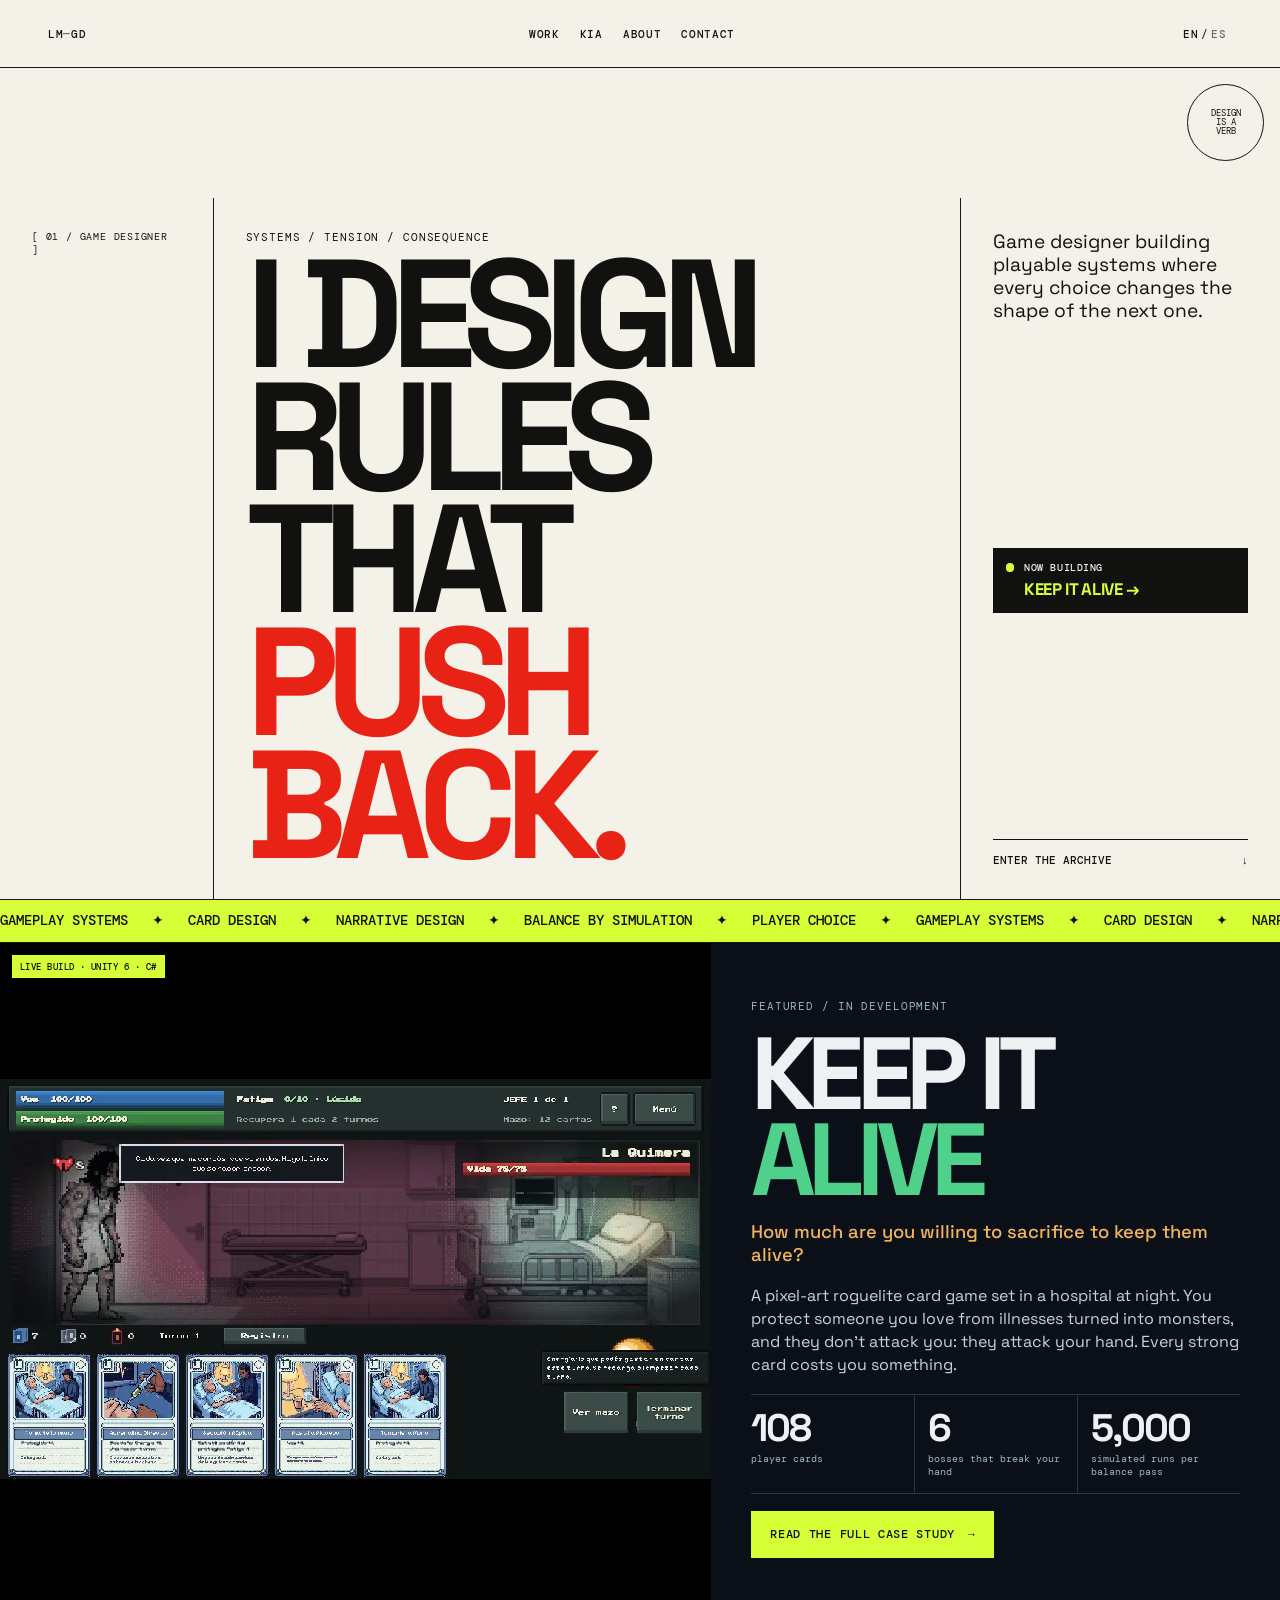
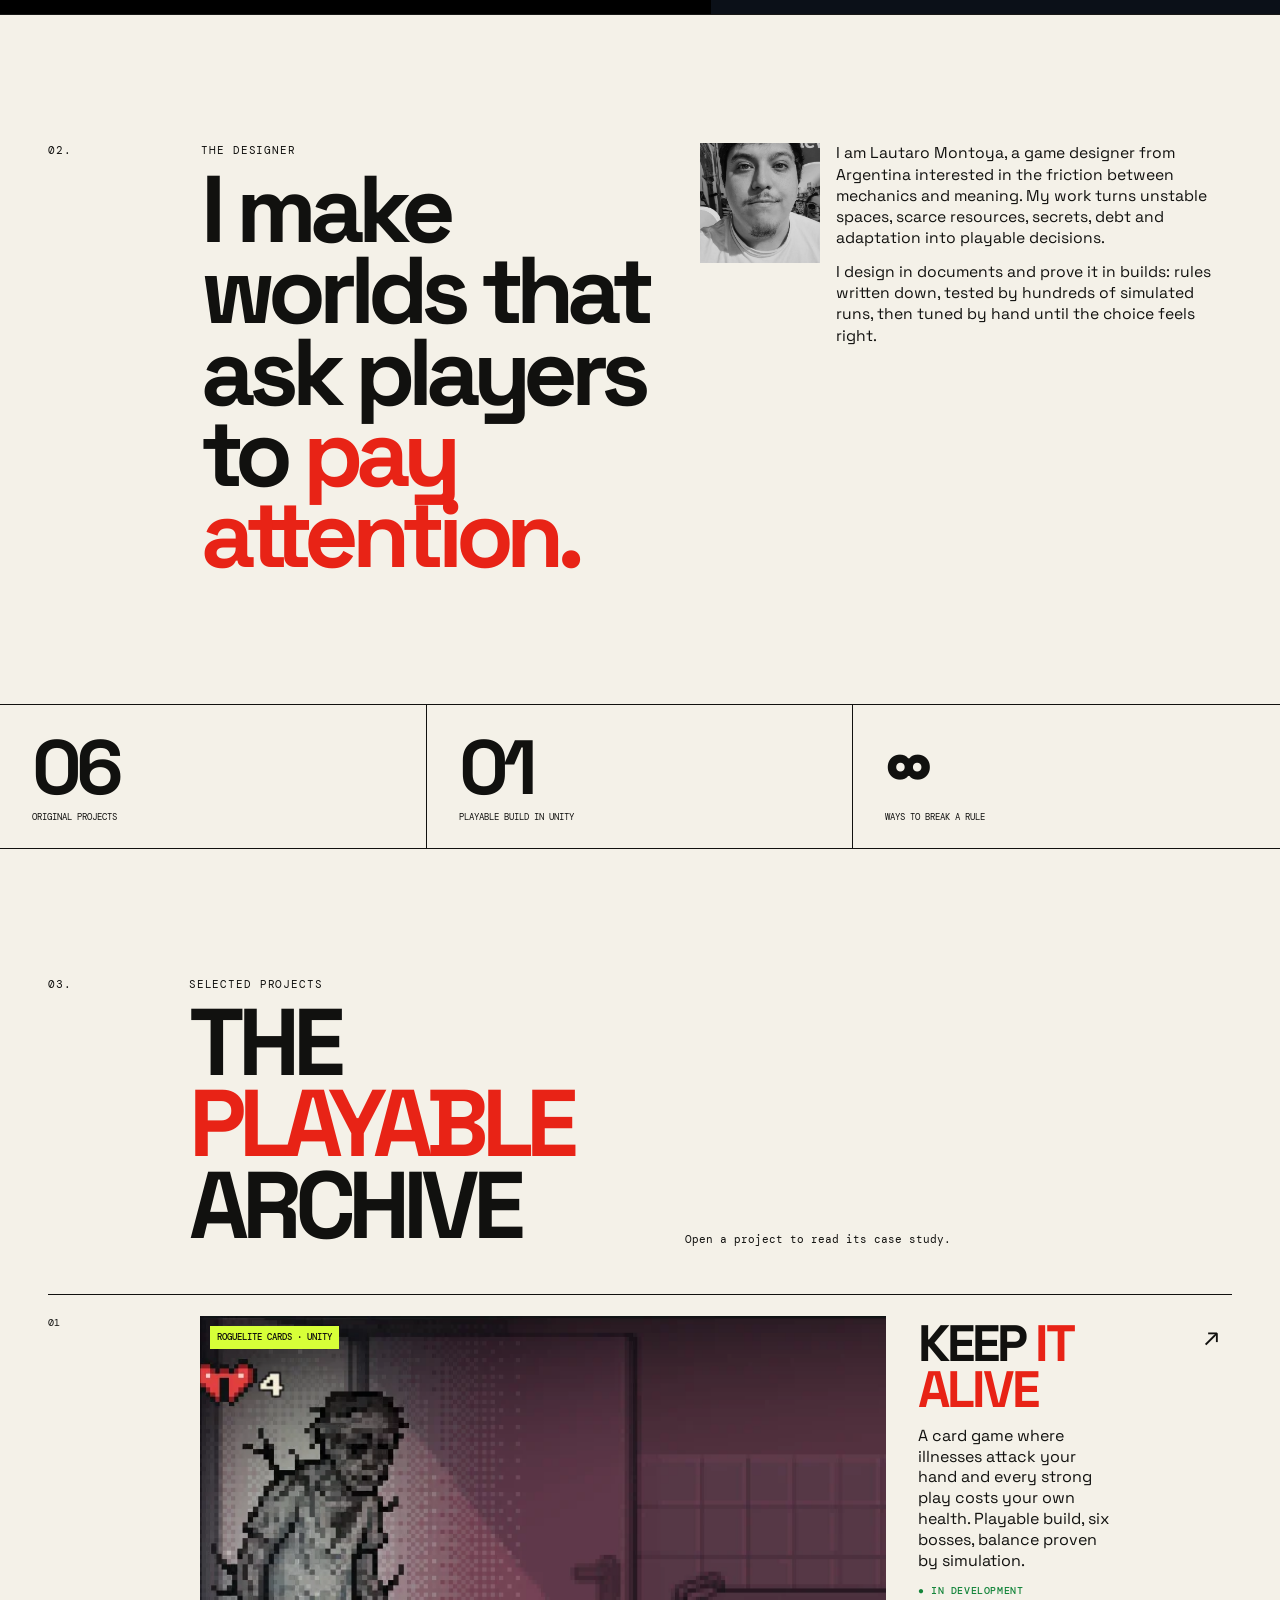
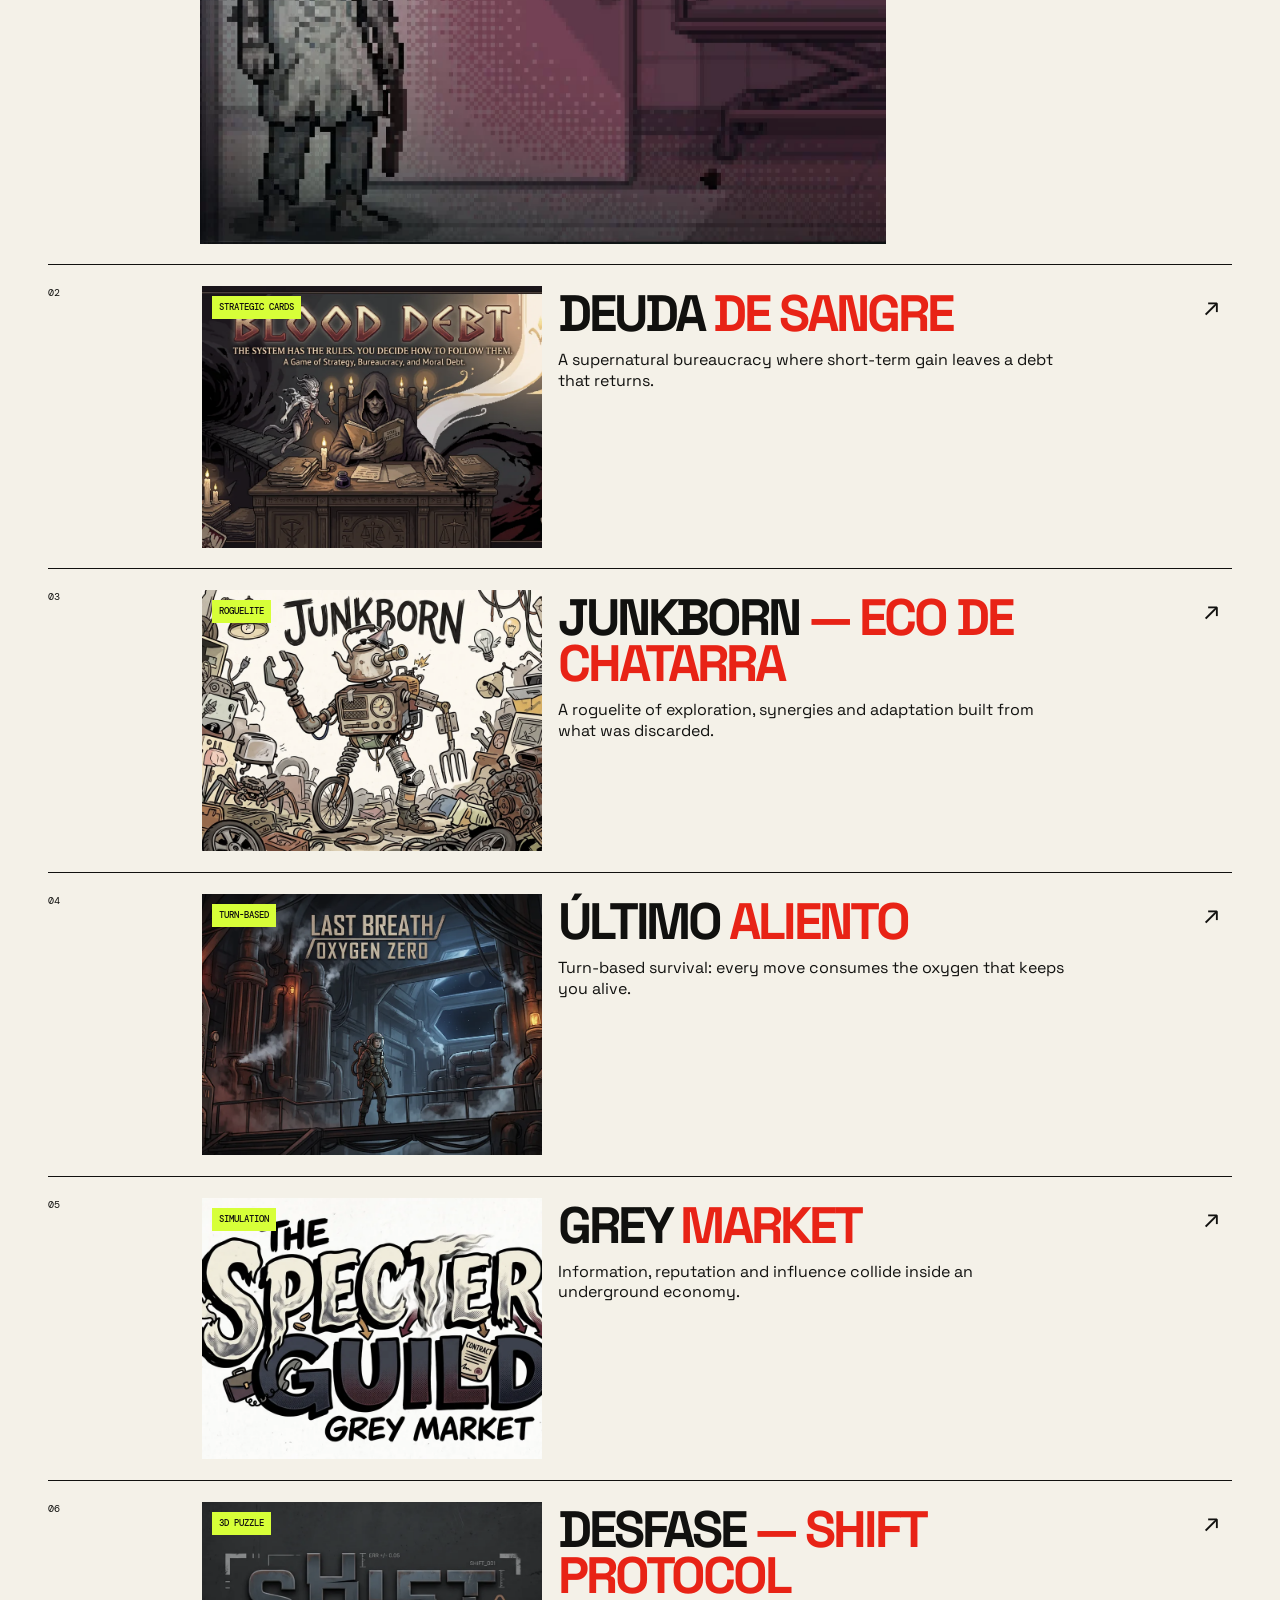
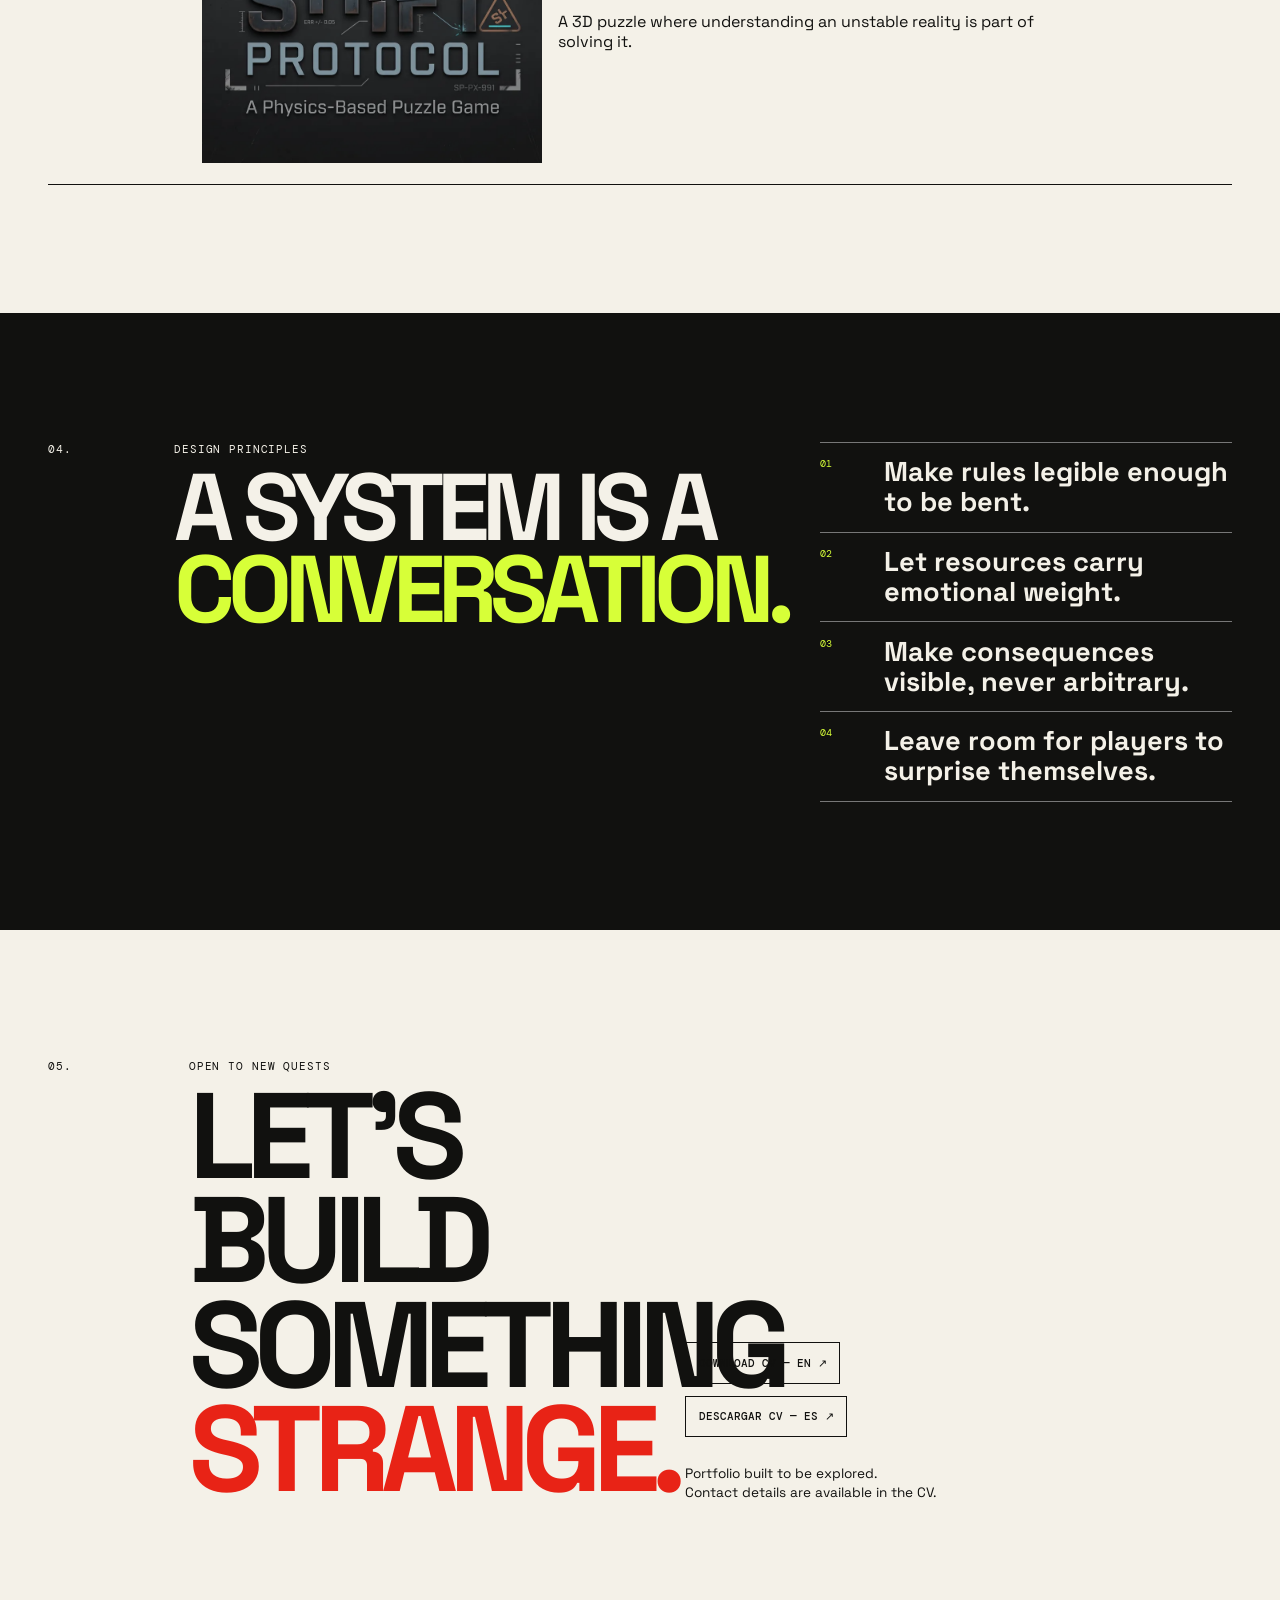
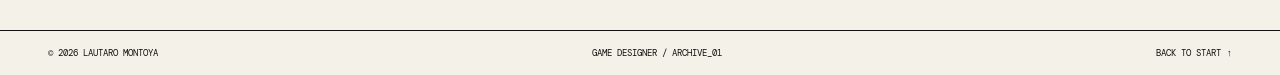
==== commit 267230ca: "Página completa de Keep It Alive, KIA destacado en la portada e imágenes 15 veces más livianas - kia" ====
--- a/index.html
+++ b/index.html
@@ -1,31 +1,38 @@
-﻿<!doctype html>
+<!doctype html>
 <html lang="en">
 <head>
   <meta charset="utf-8">
   <meta name="viewport" content="width=device-width, initial-scale=1">
-  <meta name="description" content="Lautaro Montoya â€” game designer portfolio. Systems, worlds and choices with consequences.">
+  <title>Lautaro Montoya — Game Designer</title>
+  <meta name="description" content="Lautaro Montoya — game designer. Systems, tension and choices with consequences. Now building Keep It Alive, a card game about how much you would sacrifice to keep someone alive.">
   <meta name="theme-color" content="#f4f1e8">
-  <title>Lautaro Montoya â€” Game Designer</title>
+  <meta property="og:type" content="website">
+  <meta property="og:title" content="Lautaro Montoya — Game Designer">
+  <meta property="og:description" content="Systems, tension and choices with consequences. Now building Keep It Alive (KIA).">
+  <meta property="og:image" content="assets/img/og-kia.jpg">
+  <meta name="twitter:card" content="summary_large_image">
+  <link rel="icon" href="data:image/svg+xml,%3Csvg xmlns='http://www.w3.org/2000/svg' viewBox='0 0 32 32'%3E%3Crect width='32' height='32' fill='%2311110f'/%3E%3Cpath d='M3 17h7l3-8 4 15 3-7h9' fill='none' stroke='%23d7ff38' stroke-width='3'/%3E%3C/svg%3E">
   <link rel="preconnect" href="https://fonts.googleapis.com">
   <link rel="preconnect" href="https://fonts.gstatic.com" crossorigin>
   <link rel="stylesheet" href="https://fonts.googleapis.com/css2?family=DM+Mono:wght@400;500&family=Space+Grotesk:wght@400;500;600;700&display=swap">
-  <link rel="stylesheet" href="styles.css?v=20260920">
-  <script defer src="lib/manifest.js?v=20260920"></script>
-  <script defer src="main.js?v=20260920"></script>
-    <script defer src="case-studies.js"></script>
+  <link rel="stylesheet" href="styles.css?v=20261103">
+  <script defer src="case-studies.js?v=20261103"></script>
+  <script defer src="main.js?v=20261103"></script>
 </head>
 <body>
-  <a class="skip-link" href="#main">Skip to content</a>
+  <a class="skip-link" href="#main"><span data-lang="en">Skip to content</span><span data-lang="es">Saltar al contenido</span></a>
   <div class="splash" aria-hidden="true"><span>LM//GD</span><span>LOADING SYSTEMS</span></div>
   <div class="cursor-coords" aria-hidden="true">[000, 000]</div>
+
   <header class="site-header">
-    <a class="logo" href="#top" aria-label="Lautaro Montoya, home">LM<span>â€”</span>GD</a>
-    <nav aria-label="Primary navigation">
-      <a href="#work" data-i18n="navWork">WORK</a>
-      <a href="#about" data-i18n="navAbout">ABOUT</a>
-      <a href="#contact" data-i18n="navContact">CONTACT</a>
+    <a class="logo" href="#top" aria-label="Lautaro Montoya">LM<span>—</span>GD</a>
+    <nav aria-label="Primary">
+      <a href="#work"><span data-lang="en">WORK</span><span data-lang="es">PROYECTOS</span></a>
+      <a href="kia.html">KIA</a>
+      <a class="nav-extra" href="#about"><span data-lang="en">ABOUT</span><span data-lang="es">SOBRE MÍ</span></a>
+      <a href="#contact"><span data-lang="en">CONTACT</span><span data-lang="es">CONTACTO</span></a>
     </nav>
-    <button class="lang-toggle" type="button" aria-label="Switch language"><span>ES</span><b>/</b><span>EN</span></button>
+    <button class="lang-toggle" type="button" aria-label="Cambiar a español / Switch to English"><span>EN</span><b>/</b><span>ES</span></button>
   </header>
 
   <main id="main">
@@ -33,130 +40,192 @@
       <div class="hero-grid">
         <div class="hero-label">[ 01 / GAME DESIGNER ]</div>
         <div class="hero-main">
-          <p class="eyebrow" data-i18n="heroEyebrow">SYSTEMS / TENSION / CONSEQUENCE</p>
-          <h1 data-i18n="heroTitle">I DESIGN<br>RULES THAT<br><em>PUSH BACK.</em></h1>
+          <p class="eyebrow"><span data-lang="en">SYSTEMS / TENSION / CONSEQUENCE</span><span data-lang="es">SISTEMAS / TENSIÓN / CONSECUENCIA</span></p>
+          <h1><span data-lang="en">I DESIGN<br>RULES THAT<br><em>PUSH BACK.</em></span><span data-lang="es">DISEÑO REGLAS<br>QUE TE<br><em>RESPONDEN.</em></span></h1>
         </div>
         <div class="hero-side">
-          <p data-i18n="heroText">Game designer building playable systems where every choice changes the shape of the next one.</p>
-          <a class="arrow-link" href="#work" data-i18n="heroCta">ENTER THE ARCHIVE <span>â†“</span></a>
+          <p><span data-lang="en">Game designer building playable systems where every choice changes the shape of the next one.</span><span data-lang="es">Game designer que crea sistemas jugables donde cada elección cambia la forma de la siguiente.</span></p>
+          <a class="now-building" href="kia.html">
+            <span class="pulse" aria-hidden="true"></span>
+            <span><span data-lang="en">NOW BUILDING</span><span data-lang="es">AHORA DESARROLLANDO</span></span>
+            <b>KEEP IT ALIVE →</b>
+          </a>
+          <a class="arrow-link" href="#work"><span data-lang="en">ENTER THE ARCHIVE</span><span data-lang="es">ENTRAR AL ARCHIVO</span> <span aria-hidden="true">↓</span></a>
         </div>
       </div>
       <div class="hero-stamp" aria-hidden="true">DESIGN<br>IS A<br>VERB</div>
     </section>
 
-    <section class="ticker" aria-label="Design disciplines"><div><span>GAMEPLAY SYSTEMS</span><i>âœ¦</i><span>NARRATIVE DESIGN</span><i>âœ¦</i><span>ECONOMY</span><i>âœ¦</i><span>PLAYER CHOICE</span><i>âœ¦</i><span>GAMEPLAY SYSTEMS</span><i>âœ¦</i><span>NARRATIVE DESIGN</span></div></section>
+    <section class="ticker" aria-hidden="true"><div><span>GAMEPLAY SYSTEMS</span><i>✦</i><span>CARD DESIGN</span><i>✦</i><span>NARRATIVE DESIGN</span><i>✦</i><span>BALANCE BY SIMULATION</span><i>✦</i><span>PLAYER CHOICE</span><i>✦</i><span>GAMEPLAY SYSTEMS</span><i>✦</i><span>CARD DESIGN</span><i>✦</i><span>NARRATIVE DESIGN</span><i>✦</i><span>BALANCE BY SIMULATION</span><i>✦</i><span>PLAYER CHOICE</span><i>✦</i></div></section>
+
+    <!-- KIA destacado -->
+    <section class="spotlight" aria-labelledby="spotlight-title">
+      <div class="spotlight-media reveal">
+        <img src="assets/img/kia/combate-quimera.webp" alt="Keep It Alive: combat against La Quimera, with the player's hand of cards, the energy orb and the two health bars" width="960" height="540">
+        <span class="spotlight-tag">LIVE BUILD · UNITY 6 · C#</span>
+      </div>
+      <div class="spotlight-copy reveal">
+        <p class="eyebrow"><span data-lang="en">FEATURED / IN DEVELOPMENT</span><span data-lang="es">DESTACADO / EN DESARROLLO</span></p>
+        <h2 id="spotlight-title">KEEP IT <em>ALIVE</em></h2>
+        <p class="spotlight-question"><span data-lang="en">How much are you willing to sacrifice to keep them alive?</span><span data-lang="es">¿Cuánto estás dispuesto a sacrificar para mantenerlo vivo?</span></p>
+        <p><span data-lang="en">A pixel-art roguelite card game set in a hospital at night. You protect someone you love from illnesses turned into monsters, and they don't attack you: they attack your hand. Every strong card costs you something.</span><span data-lang="es">Un roguelite de cartas en pixel art, en un hospital de noche. Protegés a alguien que querés de enfermedades convertidas en monstruos, y no te atacan a vos: atacan tu mano. Toda carta fuerte te cuesta algo.</span></p>
+        <dl class="spotlight-stats">
+          <div><dt>108</dt><dd><span data-lang="en">player cards</span><span data-lang="es">cartas del jugador</span></dd></div>
+          <div><dt>6</dt><dd><span data-lang="en">bosses that break your hand</span><span data-lang="es">jefes que rompen tu mano</span></dd></div>
+          <div><dt><span data-lang="en">5,000</span><span data-lang="es">5.000</span></dt><dd><span data-lang="en">simulated runs per balance pass</span><span data-lang="es">partidas simuladas por ajuste</span></dd></div>
+        </dl>
+        <a class="button-primary" href="kia.html"><span data-lang="en">READ THE FULL CASE STUDY</span><span data-lang="es">VER EL CASO COMPLETO</span> <span aria-hidden="true">→</span></a>
+      </div>
+    </section>
 
     <section class="intro grid-section" id="about">
       <p class="section-index">02.</p>
       <div class="intro-copy reveal">
-        <p class="eyebrow" data-i18n="aboutEyebrow">THE DESIGNER</p>
-        <h2 data-i18n="aboutTitle">I make worlds that ask players to <em>pay attention.</em></h2>
+        <p class="eyebrow"><span data-lang="en">THE DESIGNER</span><span data-lang="es">EL DISEÑADOR</span></p>
+        <h2><span data-lang="en">I make worlds that ask players to <em>pay attention.</em></span><span data-lang="es">Creo mundos que le piden al jugador que <em>preste atención.</em></span></h2>
       </div>
       <div class="intro-side reveal">
-        <img src="assets/img/lautaro-montoya.webp" alt="Portrait of Lautaro Montoya" loading="lazy">
-        <p data-i18n="aboutText">I am Lautaro Montoya, a game designer interested in the friction between mechanics and meaning. My work turns unstable spaces, scarce resources, secrets, debt and adaptation into playable decisions.</p>
+        <img src="assets/img/lautaro-montoya.webp" alt="Portrait of Lautaro Montoya" loading="lazy" width="240" height="240">
+        <div>
+          <p><span data-lang="en">I am Lautaro Montoya, a game designer from Argentina interested in the friction between mechanics and meaning. My work turns unstable spaces, scarce resources, secrets, debt and adaptation into playable decisions.</span><span data-lang="es">Soy Lautaro Montoya, game designer de Argentina, interesado en la fricción entre mecánicas y significado. Mi trabajo convierte espacios inestables, recursos escasos, secretos, deuda y adaptación en decisiones jugables.</span></p>
+          <p><span data-lang="en">I design in documents and prove it in builds: rules written down, tested by hundreds of simulated runs, then tuned by hand until the choice feels right.</span><span data-lang="es">Diseño en documentos y lo demuestro en builds: reglas escritas, probadas con cientos de partidas simuladas y ajustadas a mano hasta que la decisión se siente bien.</span></p>
+        </div>
       </div>
     </section>
 
     <section class="stats" aria-label="Design focus">
-      <div><strong data-count="06">06</strong><span data-i18n="statProjects">ORIGINAL PROJECTS</span></div>
-      <div><strong data-count="04">04</strong><span data-i18n="statPillars">DESIGN PILLARS</span></div>
-      <div><strong>âˆž</strong><span data-i18n="statCuriosity">WAYS TO BREAK A RULE</span></div>
+      <div><strong>06</strong><span><span data-lang="en">ORIGINAL PROJECTS</span><span data-lang="es">PROYECTOS ORIGINALES</span></span></div>
+      <div><strong>01</strong><span><span data-lang="en">PLAYABLE BUILD IN UNITY</span><span data-lang="es">BUILD JUGABLE EN UNITY</span></span></div>
+      <div><strong>∞</strong><span><span data-lang="en">WAYS TO BREAK A RULE</span><span data-lang="es">FORMAS DE ROMPER UNA REGLA</span></span></div>
     </section>
 
     <section class="work" id="work">
-      <div class="work-heading"><p class="section-index">03.</p><div><p class="eyebrow" data-i18n="workEyebrow">SELECTED PROJECTS</p><h2 data-i18n="workTitle">THE <em>PLAYABLE</em> ARCHIVE</h2></div><p class="work-note" data-i18n="workNote">Click a project to change the signal.</p></div>
+      <div class="work-heading">
+        <p class="section-index">03.</p>
+        <div>
+          <p class="eyebrow"><span data-lang="en">SELECTED PROJECTS</span><span data-lang="es">PROYECTOS SELECCIONADOS</span></p>
+          <h2><span data-lang="en">THE <em>PLAYABLE</em> ARCHIVE</span><span data-lang="es">EL ARCHIVO <em>JUGABLE</em></span></h2>
+        </div>
+        <p class="work-note"><span data-lang="en">Open a project to read its case study.</span><span data-lang="es">Abrí un proyecto para leer su caso de estudio.</span></p>
+      </div>
+
       <div class="project-list">
-        <article class="project project--featured reveal" data-project="shift">
-          <div class="project-number">01</div><div class="project-image"><img src="assets/img/shift-protocol.webp" alt="Desfase â€” Shift Protocol game artwork" fetchpriority="high"><span>3D PUZZLE</span></div>
-          <div class="project-info"><h3>DESFASE <em>â€” SHIFT PROTOCOL</em></h3><p data-es="Un puzzle 3D donde entender las reglas de una realidad inestable es parte de resolverla." data-en="A 3D puzzle where understanding an unstable reality is part of solving it.">A 3D puzzle where understanding an unstable reality is part of solving it.</p></div><button class="project-trigger" type="button" aria-label="Activate project">â†—</button>
-        </article>
-        <article class="project reveal" data-project="blood"><div class="project-number">02</div><div class="project-image"><img src="assets/img/blood-debt.webp" alt="Deuda de Sangre game artwork" loading="lazy"><span>STRATEGIC CARDS</span></div><div class="project-info"><h3>DEUDA <em>DE SANGRE</em></h3><p data-es="Una burocracia sobrenatural donde el beneficio inmediato deja una deuda que vuelve." data-en="A supernatural bureaucracy where short-term gain leaves a debt that returns.">A supernatural bureaucracy where short-term gain leaves a debt that returns.</p></div><button class="project-trigger" type="button" aria-label="Activate project">â†—</button></article>
-        <article class="project reveal" data-project="grey"><div class="project-number">03</div><div class="project-image"><img src="assets/img/grey-market.webp" alt="Grey Market game artwork" loading="lazy"><span>SIMULATION</span></div><div class="project-info"><h3>GREY <em>MARKET</em></h3><p data-es="InformaciÃ³n, reputaciÃ³n e influencia se cruzan en una economÃ­a clandestina." data-en="Information, reputation and influence collide inside an underground economy.">Information, reputation and influence collide inside an underground economy.</p></div><button class="project-trigger" type="button" aria-label="Activate project">â†—</button></article>
-        <article class="project reveal" data-project="junk"><div class="project-number">04</div><div class="project-image"><img src="assets/img/junkborn.webp" alt="Junkborn game artwork" loading="lazy"><span>ROGUELITE</span></div><div class="project-info"><h3>JUNKBORN <em>â€” ECO DE CHATARRA</em></h3><p data-es="Un roguelite de exploraciÃ³n, sinergias y adaptaciÃ³n construido desde lo descartado." data-en="A roguelite of exploration, synergies and adaptation built from what was discarded.">A roguelite of exploration, synergies and adaptation built from what was discarded.</p></div><button class="project-trigger" type="button" aria-label="Activate project">â†—</button></article>
-        <article class="project reveal" data-project="kia"><div class="project-number">05</div><div class="project-image"><img src="assets/img/case-studies/keep-it-alive/KIA TITLE.jpg" alt="Keep It Alive game cards" loading="lazy"><span>UNITY / C#</span></div><div class="project-info"><h3>KEEP <em>IT ALIVE</em></h3><p data-es="Combate de cartas donde los enemigos interfieren directamente con el mazo del jugador." data-en="Card combat where enemies interfere directly with the player's own deck.">Card combat where enemies interfere directly with the player's own deck.</p></div><button class="project-trigger" type="button" aria-label="Activate project">â†—</button></article>
-        <article class="project reveal" data-project="breath"><div class="project-number">06</div><div class="project-image"><img src="assets/img/last-breath.webp" alt="Ãšltimo Aliento game artwork" loading="lazy"><span>TURN-BASED</span></div><div class="project-info"><h3>ÃšLTIMO <em>ALIENTO</em></h3><p data-es="Supervivencia por turnos: cada movimiento consume el oxÃ­geno que te mantiene vivo." data-en="Turn-based survival: every move consumes the oxygen that keeps you alive.">Turn-based survival: every move consumes the oxygen that keeps you alive.</p></div><button class="project-trigger" type="button" aria-label="Activate project">â†—</button></article>
+        <article class="project project--featured reveal">
+          <div class="project-number">01</div>
+          <div class="project-image"><img src="assets/img/kia/jefe-enredadera.webp" alt="Keep It Alive: La Enredadera, a boss covered in thorns, in the hospital room" width="896" height="504"><span>ROGUELITE CARDS · UNITY</span></div>
+          <div class="project-info">
+            <h3>KEEP <em>IT ALIVE</em></h3>
+            <p><span data-lang="en">A card game where illnesses attack your hand and every strong play costs your own health. Playable build, six bosses, balance proven by simulation.</span><span data-lang="es">Un juego de cartas donde las enfermedades atacan tu mano y cada jugada fuerte cuesta tu propia salud. Build jugable, seis jefes y balance probado por simulación.</span></p>
+            <p class="project-status">● <span data-lang="en">IN DEVELOPMENT</span><span data-lang="es">EN DESARROLLO</span></p>
+          </div>
+          <a class="project-trigger" href="kia.html"><span class="sr-only">Keep It Alive — case study</span><span aria-hidden="true">↗</span></a>
+        </article>
+
+        <article class="project reveal">
+          <div class="project-number">02</div>
+          <div class="project-image"><img src="assets/img/blood-debt.webp" alt="Deuda de Sangre game artwork" loading="lazy"><span>STRATEGIC CARDS</span></div>
+          <div class="project-info"><h3>DEUDA <em>DE SANGRE</em></h3><p><span data-lang="en">A supernatural bureaucracy where short-term gain leaves a debt that returns.</span><span data-lang="es">Una burocracia sobrenatural donde el beneficio inmediato deja una deuda que vuelve.</span></p></div>
+          <button class="project-trigger" type="button" data-case="blood"><span class="sr-only">Deuda de Sangre — case study</span><span aria-hidden="true">↗</span></button>
+        </article>
+
+        <article class="project reveal">
+          <div class="project-number">03</div>
+          <div class="project-image"><img src="assets/img/junkborn.webp" alt="Junkborn game artwork" loading="lazy"><span>ROGUELITE</span></div>
+          <div class="project-info"><h3>JUNKBORN <em>— ECO DE CHATARRA</em></h3><p><span data-lang="en">A roguelite of exploration, synergies and adaptation built from what was discarded.</span><span data-lang="es">Un roguelite de exploración, sinergias y adaptación construido desde lo descartado.</span></p></div>
+          <button class="project-trigger" type="button" data-case="junk"><span class="sr-only">Junkborn — case study</span><span aria-hidden="true">↗</span></button>
+        </article>
+
+        <article class="project reveal">
+          <div class="project-number">04</div>
+          <div class="project-image"><img src="assets/img/last-breath.webp" alt="Último Aliento game artwork" loading="lazy"><span>TURN-BASED</span></div>
+          <div class="project-info"><h3>ÚLTIMO <em>ALIENTO</em></h3><p><span data-lang="en">Turn-based survival: every move consumes the oxygen that keeps you alive.</span><span data-lang="es">Supervivencia por turnos: cada movimiento consume el oxígeno que te mantiene vivo.</span></p></div>
+          <button class="project-trigger" type="button" data-case="breath"><span class="sr-only">Último Aliento — case study</span><span aria-hidden="true">↗</span></button>
+        </article>
+
+        <article class="project reveal">
+          <div class="project-number">05</div>
+          <div class="project-image"><img src="assets/img/grey-market.webp" alt="Grey Market game artwork" loading="lazy"><span>SIMULATION</span></div>
+          <div class="project-info"><h3>GREY <em>MARKET</em></h3><p><span data-lang="en">Information, reputation and influence collide inside an underground economy.</span><span data-lang="es">Información, reputación e influencia se cruzan en una economía clandestina.</span></p></div>
+          <button class="project-trigger" type="button" data-case="grey"><span class="sr-only">Grey Market — case study</span><span aria-hidden="true">↗</span></button>
+        </article>
+
+        <article class="project reveal">
+          <div class="project-number">06</div>
+          <div class="project-image"><img src="assets/img/shift-protocol.webp" alt="Desfase — Shift Protocol game artwork" loading="lazy"><span>3D PUZZLE</span></div>
+          <div class="project-info"><h3>DESFASE <em>— SHIFT PROTOCOL</em></h3><p><span data-lang="en">A 3D puzzle where understanding an unstable reality is part of solving it.</span><span data-lang="es">Un puzzle 3D donde entender las reglas de una realidad inestable es parte de resolverla.</span></p></div>
+          <button class="project-trigger" type="button" data-case="shift"><span class="sr-only">Desfase — case study</span><span aria-hidden="true">↗</span></button>
+        </article>
       </div>
     </section>
 
     <section class="principles grid-section">
-      <p class="section-index">04.</p><div class="principles-copy"><p class="eyebrow" data-i18n="principlesEyebrow">DESIGN PRINCIPLES</p><h2 data-i18n="principlesTitle">A SYSTEM IS A<br><em>CONVERSATION.</em></h2></div>
-      <ol><li><span>01</span><b data-i18n="p1">Make rules legible enough to be bent.</b></li><li><span>02</span><b data-i18n="p2">Let resources carry emotional weight.</b></li><li><span>03</span><b data-i18n="p3">Make consequences visible, never arbitrary.</b></li><li><span>04</span><b data-i18n="p4">Leave room for players to surprise themselves.</b></li></ol>
-    </section>
-
-    <section class="contact" id="contact"><p class="section-index">05.</p><div><p class="eyebrow" data-i18n="contactEyebrow">OPEN TO NEW QUESTS</p><h2 data-i18n="contactTitle">LET'S BUILD<br>SOMETHING<br><em>STRANGE.</em></h2></div><div class="contact-links"><a href="assets/cv/Lautaro_Montoya_CV_GameDesign_v2_EN.pdf" target="_blank" data-i18n="cvEn">DOWNLOAD CV â€” EN â†—</a><a href="assets/cv/Lautaro_Montoya_CV_GameDesign_v2_ES.pdf" target="_blank" data-i18n="cvEs">DESCARGAR CV â€” ES â†—</a><p data-i18n="contactNote">Portfolio built to be explored.<br>Contact details are available in the CV.</p></div></section>
+      <p class="section-index">04.</p>
+      <div class="principles-copy">
+        <p class="eyebrow"><span data-lang="en">DESIGN PRINCIPLES</span><span data-lang="es">PRINCIPIOS DE DISEÑO</span></p>
+        <h2><span data-lang="en">A SYSTEM IS A<br><em>CONVERSATION.</em></span><span data-lang="es">UN SISTEMA ES UNA<br><em>CONVERSACIÓN.</em></span></h2>
+      </div>
+      <ol>
+        <li><span>01</span><b><span data-lang="en">Make rules legible enough to be bent.</span><span data-lang="es">Hacer las reglas legibles para poder doblarlas.</span></b></li>
+        <li><span>02</span><b><span data-lang="en">Let resources carry emotional weight.</span><span data-lang="es">Dejar que los recursos tengan peso emocional.</span></b></li>
+        <li><span>03</span><b><span data-lang="en">Make consequences visible, never arbitrary.</span><span data-lang="es">Volver visibles las consecuencias, nunca arbitrarias.</span></b></li>
+        <li><span>04</span><b><span data-lang="en">Leave room for players to surprise themselves.</span><span data-lang="es">Dejar espacio para que el jugador se sorprenda.</span></b></li>
+      </ol>
+    </section>
+
+    <section class="contact" id="contact">
+      <p class="section-index">05.</p>
+      <div>
+        <p class="eyebrow"><span data-lang="en">OPEN TO NEW QUESTS</span><span data-lang="es">ABIERTO A NUEVAS QUESTS</span></p>
+        <h2><span data-lang="en">LET'S BUILD<br>SOMETHING<br><em>STRANGE.</em></span><span data-lang="es">CONSTRUYAMOS<br>ALGO<br><em>EXTRAÑO.</em></span></h2>
+      </div>
+      <div class="contact-links">
+        <a href="assets/cv/Lautaro_Montoya_CV_GameDesign_v2_EN.pdf" target="_blank" rel="noopener">DOWNLOAD CV — EN ↗</a>
+        <a href="assets/cv/Lautaro_Montoya_CV_GameDesign_v2_ES.pdf" target="_blank" rel="noopener">DESCARGAR CV — ES ↗</a>
+        <p><span data-lang="en">Portfolio built to be explored.<br>Contact details are available in the CV.</span><span data-lang="es">Un portfolio hecho para explorar.<br>Los datos de contacto están en el CV.</span></p>
+      </div>
+    </section>
   </main>
-  <footer><span>Â© <span id="year"></span> LAUTARO MONTOYA</span><span>GAME DESIGNER / ARCHIVE_01</span><a href="#top">BACK TO START â†‘</a></footer>
-    <div class="case-modal" id="case-modal" aria-hidden="true">
-  <div class="case-modal-backdrop" data-case-close></div>
-
-  <section class="case-modal-dialog" role="dialog" aria-modal="true" aria-labelledby="case-modal-title">
-
-    <button class="case-modal-close" type="button" data-case-close aria-label="Close case study">Ã—</button>
-
-    <div class="case-modal-topline">
-      <span id="case-modal-number">01</span>
-      <span>CASE STUDY</span>
-    </div>
-
-    <div class="case-modal-hero">
-      <div class="case-modal-gallery"><div class="case-modal-image"><img id="case-modal-image" src="" alt=""></div><div class="case-modal-thumbs" id="case-modal-thumbs"></div></div>
-
-      <div class="case-modal-heading">
-        <p id="case-modal-status">WORK IN PROGRESS</p>
-        <h2 id="case-modal-title"></h2>
-        <p id="case-modal-tagline"></p>
-      </div>
-    </div>
-
-    <div class="case-modal-content">
-
-      <section>
-        <p class="case-modal-label">OVERVIEW</p>
-        <p id="case-modal-overview"></p>
-      </section>
-
-      <section>
-        <p class="case-modal-label">MY ROLE</p>
-        <p id="case-modal-role"></p>
-      </section>
-
-      <section>
-        <p class="case-modal-label">DESIGN INTENT</p>
-        <p id="case-modal-intent"></p>
-      </section>
-
-      <section>
-        <p class="case-modal-label">CORE MECHANICS</p>
-        <p id="case-modal-mechanics"></p>
-      </section>
-
-      <section>
-        <p class="case-modal-label">GAMEPLAY LOOP</p>
-        <p id="case-modal-loop"></p>
-      </section>
-
-      <section>
-        <p class="case-modal-label">KEY DESIGN DECISIONS</p>
-        <p id="case-modal-decisions"></p>
-      </section>
-
-      <section>
-        <p class="case-modal-label">DEVELOPMENT STATUS</p>
-        <p id="case-modal-development"></p>
-      </section>
-
-    </div>
-
-    <footer class="case-modal-footer">
-      <span>LAUTARO MONTOYA / GAME DESIGN</span>
-      <button type="button" data-case-close>CLOSE CASE STUDY Ã—</button>
-    </footer>
-
-  </section>
-</div>
-
-  </body>
+
+  <footer class="site-footer">
+    <span>© <span class="year"></span> LAUTARO MONTOYA</span>
+    <span>GAME DESIGNER / ARCHIVE_01</span>
+    <a href="#top"><span data-lang="en">BACK TO START</span><span data-lang="es">VOLVER AL INICIO</span> ↑</a>
+  </footer>
+
+  <div class="case-modal" id="case-modal" hidden>
+    <div class="case-modal-backdrop" data-case-close></div>
+    <section class="case-modal-dialog" role="dialog" aria-modal="true" aria-labelledby="case-modal-title" tabindex="-1">
+      <button class="case-modal-close" type="button" data-case-close aria-label="Close">×</button>
+      <div class="case-modal-topline"><span id="case-modal-number">01</span><span data-label="caseStudy">CASE STUDY</span></div>
+      <div class="case-modal-hero">
+        <div class="case-modal-gallery">
+          <div class="case-modal-image">
+            <img id="case-modal-image" src="data:," alt="">
+            <button class="gallery-nav gallery-nav--prev" type="button" data-gallery="-1" aria-label="Previous image">‹</button>
+            <button class="gallery-nav gallery-nav--next" type="button" data-gallery="1" aria-label="Next image">›</button>
+          </div>
+          <div class="case-modal-thumbs" id="case-modal-thumbs"></div>
+        </div>
+        <div class="case-modal-heading">
+          <p id="case-modal-status"></p>
+          <h2 id="case-modal-title"></h2>
+          <p id="case-modal-tagline"></p>
+        </div>
+      </div>
+      <div class="case-modal-content">
+        <section><p class="case-modal-label" data-label="overview">OVERVIEW</p><p id="case-modal-overview"></p></section>
+        <section><p class="case-modal-label" data-label="role">MY ROLE</p><p id="case-modal-role"></p></section>
+        <section><p class="case-modal-label" data-label="intent">DESIGN INTENT</p><p id="case-modal-intent"></p></section>
+        <section><p class="case-modal-label" data-label="mechanics">CORE MECHANICS</p><p id="case-modal-mechanics"></p></section>
+        <section><p class="case-modal-label" data-label="loop">GAMEPLAY LOOP</p><p id="case-modal-loop"></p></section>
+        <section><p class="case-modal-label" data-label="decisions">KEY DESIGN DECISIONS</p><p id="case-modal-decisions"></p></section>
+        <section class="case-modal-wide"><p class="case-modal-label" data-label="development">DEVELOPMENT STATUS</p><p id="case-modal-development"></p></section>
+      </div>
+      <footer class="case-modal-footer">
+        <span>LAUTARO MONTOYA / GAME DESIGN</span>
+        <button type="button" data-case-close data-label="close">CLOSE CASE STUDY ×</button>
+      </footer>
+    </section>
+  </div>
+</body>
 </html>
-
-
--- a/styles.css
+++ b/styles.css
@@ -1,466 +1,438 @@
-:root{--paper:#f4f1e8;--ink:#11110f;--acid:#d7ff38;--line:#181817;--mono:"DM Mono",monospace;--sans:"Space Grotesk",Arial,sans-serif;--ease:cubic-bezier(.16,1,.3,1)}
-*{box-sizing:border-box;margin:0}html{scroll-behavior:smooth;-webkit-text-size-adjust:100%;background:var(--paper)}body{background:var(--paper);color:var(--ink);font-family:var(--sans);overflow-x:clip;text-rendering:optimizeLegibility}a{color:inherit;text-decoration:none}img{display:block;width:100%;max-width:100%;height:auto}button{font:inherit;color:inherit;background:none;border:0;cursor:pointer}.skip-link{position:fixed;top:-5rem;left:1rem;z-index:20;padding:.7rem;background:var(--acid);font:500 .75rem var(--mono)}.skip-link:focus{top:1rem}:focus-visible{outline:2px solid var(--ink);outline-offset:4px}.site-header{position:fixed;z-index:10;top:0;left:0;width:100%;height:68px;display:grid;grid-template-columns:1fr auto 1fr;align-items:center;padding:0 1rem;border-bottom:1px solid var(--line);background:color-mix(in srgb,var(--paper) 92%,transparent);backdrop-filter:blur(10px)}.logo,.site-header nav,.lang-toggle{font:500 .69rem var(--mono);letter-spacing:.06em}.logo span{color:#777}.site-header nav{display:flex;gap:1rem}.site-header nav a,.lang-toggle{transition:background .18s,color .18s}.site-header nav a:hover,.lang-toggle:hover{background:var(--ink);color:var(--paper)}.lang-toggle{justify-self:end;padding:.45rem .25rem}.lang-toggle span:first-child{color:#777}.lang-toggle.is-es span:first-child{color:inherit}.lang-toggle.is-es span:last-child{color:#777}.lang-toggle b{padding:0 .15rem;font-weight:400}.hero{min-height:100vh;min-height:100svh;display:flex;align-items:end;padding-top:68px;border-bottom:1px solid var(--line);position:relative}.hero-grid{width:100%;display:grid;grid-template-columns:repeat(12,1fr);gap:1px;background:var(--line)}.hero-grid>*{background:var(--paper);min-height:clamp(150px,24vw,330px);padding:1rem}.hero-label{grid-column:span 12;font:400 .62rem var(--mono);letter-spacing:.08em}.hero-main{grid-column:span 12;display:flex;flex-direction:column;justify-content:end}.eyebrow,.section-index{font:400 .65rem var(--mono);letter-spacing:.07em}.hero h1{font-size:clamp(3.4rem,12vw,12.5rem);line-height:.78;letter-spacing:-.08em;font-weight:700;margin-top:.55rem}.hero h1 em,h2 em,h3 em{font-style:normal;color:#e82316}.hero-side{grid-column:span 12;display:flex;flex-direction:column;justify-content:space-between;font-size:1.05rem;line-height:1.12;max-width:none}.arrow-link{font:500 .68rem var(--mono);border-top:1px solid;padding-top:.8rem;margin-top:2rem;display:flex;justify-content:space-between}.arrow-link span{font-size:1.3rem}.hero-stamp{position:absolute;right:1rem;top:87px;width:4.8rem;height:4.8rem;border:1px solid;border-radius:50%;display:grid;place-content:center;text-align:center;font:400 .55rem/1 var(--mono);animation:spin 14s linear infinite}.ticker{overflow:hidden;border-bottom:1px solid var(--line);white-space:nowrap;background:var(--acid);font:500 .85rem var(--mono);padding:.78rem 0}.ticker div{display:inline-flex;gap:1.5rem;animation:marquee 22s linear infinite}.ticker i{font-style:normal}.grid-section{display:grid;grid-template-columns:1fr;gap:2rem;padding:5rem 1rem;border-bottom:1px solid}.intro-copy h2,.principles h2,.work h2,.contact h2{font-size:clamp(2.5rem,7.4vw,8rem);line-height:.86;letter-spacing:-.075em;margin-top:.7rem}.intro-side{display:grid;grid-template-columns:90px 1fr;gap:1rem;font-size:.96rem;line-height:1.25}.intro-side img{aspect-ratio:1;object-fit:cover;filter:grayscale(1)}.stats{display:grid;grid-template-columns:repeat(3,1fr);border-bottom:1px solid}.stats div{padding:1rem;border-right:1px solid}.stats div:last-child{border:0}.stats strong{display:block;font-size:clamp(2rem,6vw,5.5rem);letter-spacing:-.08em;line-height:1}.stats span{display:block;margin-top:.4rem;font:400 .53rem/1.3 var(--mono)}.work{padding:5rem 1rem;border-bottom:1px solid}.work-heading{display:grid;grid-template-columns:45px 1fr;gap:1rem;margin-bottom:3rem}.work-note{font:400 .65rem var(--mono);align-self:end}.project-list{border-top:1px solid}.project{display:grid;grid-template-columns:35px 1fr 35px;gap:.75rem;padding:1rem 0;border-bottom:1px solid;position:relative}.project-number{font:400 .65rem var(--mono)}.project-image{grid-column:span 2;position:relative;overflow:hidden;aspect-ratio:1.5;background:#111}.project-image img{height:100%;object-fit:cover;filter:saturate(.7);transition:filter .5s var(--ease),transform .7s var(--ease)}.project-image span{position:absolute;top:.6rem;left:.6rem;padding:.35rem .45rem;background:var(--acid);font:500 .56rem var(--mono)}.project-info{grid-column:span 2}.project h3{font-size:clamp(1.55rem,4vw,3.5rem);letter-spacing:-.06em;line-height:.9}.project-info p{max-width:32rem;margin-top:.8rem;font-size:.92rem;line-height:1.22}.project-trigger{position:absolute;right:0;bottom:.75rem;font-size:1.6rem;transition:transform .3s var(--ease)}@media(hover:hover){.project:hover{background:var(--ink);color:var(--paper)}.project:hover .project-image img{filter:invert(1) grayscale(1);transform:scale(1.05)}.project:hover .project-trigger{transform:translate(5px,-5px)}.project:hover h3 em{color:var(--acid)}}.principles{background:var(--ink);color:var(--paper)}.principles h2 em{color:var(--acid)}.principles ol{list-style:none;border-top:1px solid #777}.principles li{display:grid;grid-template-columns:3rem 1fr;gap:1rem;padding:.9rem 0;border-bottom:1px solid #777;font-size:clamp(1rem,2.2vw,1.7rem);line-height:1.08}.principles li span{font:400 .65rem var(--mono);color:var(--acid)}.contact{display:grid;grid-template-columns:45px 1fr;gap:1rem;padding:5rem 1rem;min-height:75vh;border-bottom:1px solid}.contact h2{font-size:clamp(3rem,11vw,11rem)}.contact-links{grid-column:2;display:flex;flex-direction:column;align-items:flex-start;gap:.75rem;margin-top:2rem}.contact-links a{font:500 .68rem var(--mono);padding:.8rem;border:1px solid;transition:all .2s}.contact-links a:hover{background:var(--ink);color:var(--acid)}.contact-links p{margin-top:1rem;font-size:.8rem;line-height:1.3}footer{display:flex;justify-content:space-between;gap:1rem;padding:1rem;font:400 .56rem var(--mono)}.cursor-coords{display:none;position:fixed;z-index:30;pointer-events:none;font:500 .6rem var(--mono);background:var(--acid);padding:.25rem;transform:translate(12px,12px)}.splash{position:fixed;inset:0;z-index:50;background:var(--ink);color:var(--acid);display:flex;align-items:center;justify-content:space-between;padding:1rem;font:500 .7rem var(--mono);animation:splash-out .7s 2.7s var(--ease) forwards}.splash span:first-child{font-size:2rem;letter-spacing:-.1em}.reveal{opacity:0;transform:translateY(24px);transition:opacity .8s var(--ease),transform .8s var(--ease)}.reveal.is-visible{opacity:1;transform:none}.reveal[data-split]{opacity:1;transform:none}@keyframes marquee{to{transform:translateX(-33.33%)}}@keyframes spin{to{rotate:360deg}}@keyframes splash-out{to{transform:translateY(-100%);visibility:hidden}}
-@media(min-width:720px){.site-header{padding:0 2rem}.hero-grid>*{padding:1.4rem}.hero-label{grid-column:span 2}.hero-main{grid-column:span 7}.hero-side{grid-column:span 3}.grid-section{grid-template-columns:1.3fr 5fr 5.7fr;padding:8rem 2rem}.intro-copy{grid-column:2}.intro-side{grid-column:3;grid-template-columns:120px 1fr}.stats div{padding:1.5rem 2rem}.work{padding:8rem 2rem}.work-heading{grid-template-columns:1.3fr 5fr 5.7fr}.project{grid-template-columns:1.3fr 3.2fr 5.2fr 1fr;gap:1rem;padding:1.3rem 0;align-items:start}.project-image{grid-column:auto;aspect-ratio:1.3}.project-info{grid-column:auto;padding-top:.3rem}.project-trigger{position:static;justify-self:end}.principles-copy{grid-column:2}.principles ol{grid-column:3}.contact{grid-template-columns:1.3fr 5fr 5.7fr;padding:8rem 2rem}.contact-links{grid-column:3;margin-top:0;align-self:end}.cursor-coords{display:block;opacity:0}.cursor-coords.is-ready{opacity:1}}@media(min-width:1280px){.hero-grid>*{padding:2rem}.hero-side{font-size:1.25rem}.grid-section,.work,.contact{padding-left:3rem;padding-right:3rem}.project--featured .project-image{grid-column:span 2}.project--featured .project-info{grid-column:auto}.project--featured{grid-template-columns:1.3fr 3.2fr 3.2fr 2fr 1fr}.project--featured .project-info{padding-left:1rem}.project-info p{font-size:1rem}}
-
-/* CASE STUDY MODAL */
-
-.case-modal{
-  position:fixed;
-  inset:0;
-  z-index:100;
-  visibility:hidden;
-  opacity:0;
-  pointer-events:none;
-  transition:opacity .25s ease,visibility .25s ease;
-}
-
-.case-modal.is-open{
-  visibility:visible;
-  opacity:1;
-  pointer-events:auto;
-}
-
-.case-modal-backdrop{
-  position:absolute;
-  inset:0;
-  background:rgba(17,17,15,.82);
-  backdrop-filter:blur(8px);
-}
-
-.case-modal-dialog{
-  position:relative;
-  width:min(1100px,calc(100% - 2rem));
-  max-height:90vh;
-  margin:5vh auto;
-  overflow-y:auto;
-  background:var(--paper);
-  color:var(--ink);
-  border:1px solid var(--line);
-  box-shadow:0 30px 80px rgba(0,0,0,.35);
-  transform:translateY(24px);
-  transition:transform .4s var(--ease);
-}
-
-.case-modal.is-open .case-modal-dialog{
-  transform:none;
-}
-
-.case-modal-close{
-  position:absolute;
-  z-index:2;
-  top:1rem;
-  right:1rem;
-  width:2.4rem;
-  height:2.4rem;
-  display:grid;
-  place-items:center;
-  border:1px solid var(--line);
-  background:var(--paper);
-  font-size:1.5rem;
-  line-height:1;
-}
-
-.case-modal-close:hover{
-  background:var(--ink);
-  color:var(--acid);
-}
-
-.case-modal-topline{
-  display:flex;
-  justify-content:space-between;
-  gap:1rem;
-  padding:1rem;
-  border-bottom:1px solid var(--line);
-  font:400 .62rem var(--mono);
-  letter-spacing:.08em;
-}
-
-.case-modal-hero{
-  display:grid;
-  grid-template-columns:1fr;
-  border-bottom:1px solid var(--line);
-}
-
-.case-modal-image{
-  min-height:220px;
-  background:var(--ink);
-  overflow:hidden;
-}
-
-.case-modal-image img{
-  width:100%;
-  height:100%;
-  min-height:220px;
-  object-fit:cover;
-}
-
-.case-modal-heading{
-  padding:2rem 1rem;
-  display:flex;
-  flex-direction:column;
-  justify-content:flex-end;
-}
-
-.case-modal-heading p:first-child{
-  font:400 .62rem var(--mono);
-  letter-spacing:.08em;
-  margin-bottom:.7rem;
-}
-
-.case-modal-heading h2{
-  font-size:clamp(2.5rem,7vw,6.5rem);
-  line-height:.82;
-  letter-spacing:-.075em;
-}
-
-.case-modal-heading p:last-child{
-  max-width:38rem;
-  margin-top:1rem;
-  font-size:1rem;
-  line-height:1.2;
-}
-
-.case-modal-content{
-  display:grid;
-  grid-template-columns:1fr;
-}
-
-.case-modal-content section{
-  padding:1.4rem 1rem;
-  border-bottom:1px solid var(--line);
-}
-
-.case-modal-label{
-  margin-bottom:.65rem;
-  font:500 .62rem var(--mono);
-  letter-spacing:.08em;
-  color:#777;
-}
-
-.case-modal-content section p:last-child{
-  max-width:52rem;
-  font-size:1rem;
-  line-height:1.35;
-}
-
-.case-modal-footer{
-  display:flex;
-  align-items:center;
-  justify-content:space-between;
-  gap:1rem;
-  padding:1rem;
-  font:400 .6rem var(--mono);
-}
-
-.case-modal-footer button{
-  padding:.65rem .8rem;
-  border:1px solid var(--line);
-}
-
-.case-modal-footer button:hover{
-  background:var(--ink);
-  color:var(--acid);
-}
-
-body.case-modal-open{
-  overflow:hidden;
-}
-
+/* =========================================================== base */
+:root{
+  --paper:#f4f1e8;--ink:#11110f;--acid:#d7ff38;--red:#e82316;--muted:#6f6d66;--line:#181817;
+  --mono:"DM Mono",ui-monospace,monospace;--sans:"Space Grotesk",Arial,sans-serif;
+  --ease:cubic-bezier(.16,1,.3,1);--header:64px;--gutter:1rem
+}
+*{box-sizing:border-box;margin:0}
+html{scroll-behavior:smooth;-webkit-text-size-adjust:100%;background:var(--paper)}
+body{background:var(--paper);color:var(--ink);font-family:var(--sans);overflow-x:clip;text-rendering:optimizeLegibility}
+a{color:inherit;text-decoration:none}
+img{display:block;max-width:100%;height:auto}
+button{font:inherit;color:inherit;background:none;border:0;cursor:pointer}
+:focus-visible{outline:2px solid var(--red);outline-offset:3px}
+.sr-only{position:absolute;width:1px;height:1px;overflow:hidden;clip:rect(0 0 0 0);white-space:nowrap}
+.skip-link{position:fixed;top:-5rem;left:1rem;z-index:200;padding:.7rem;background:var(--acid);font:500 .75rem var(--mono)}
+.skip-link:focus{top:1rem}
+
+/* Bilingüe: el idioma que no corresponde se oculta */
+html[lang="en"] [data-lang="es"],html[lang="es"] [data-lang="en"]{display:none!important}
+
+.eyebrow,.section-index{font:400 .68rem var(--mono);letter-spacing:.08em}
+h1 em,h2 em,h3 em{font-style:normal;color:var(--red)}
+
+/* =========================================================== header */
+.site-header{position:fixed;z-index:50;top:0;left:0;width:100%;height:var(--header);display:grid;grid-template-columns:auto minmax(0,1fr) auto;gap:1rem;align-items:center;padding:0 var(--gutter);border-bottom:1px solid var(--line);background:color-mix(in srgb,var(--paper) 90%,transparent);backdrop-filter:blur(10px);-webkit-backdrop-filter:blur(10px)}
+.logo,.site-header nav,.lang-toggle{font:500 .7rem var(--mono);letter-spacing:.06em}
+.logo span{color:var(--muted)}
+.site-header nav{display:flex;justify-content:center;gap:.25rem;overflow-x:auto;scrollbar-width:none}
+.site-header nav a{padding:.45rem .5rem;white-space:nowrap}
+.site-header nav a,.lang-toggle{transition:background .18s,color .18s}
+.site-header nav a:hover,.lang-toggle:hover{background:var(--ink);color:var(--paper)}
+.lang-toggle{padding:.45rem .35rem}
+.lang-toggle b{padding:0 .15rem;font-weight:400}
+.lang-toggle span:last-child,.lang-toggle.is-es span:first-child{color:var(--muted)}
+.lang-toggle.is-es span:last-child{color:inherit}
+
+/* =========================================================== hero */
+.hero{min-height:100vh;min-height:100svh;display:flex;align-items:end;padding-top:var(--header);border-bottom:1px solid var(--line);position:relative}
+.hero-grid{width:100%;display:grid;grid-template-columns:repeat(12,1fr);gap:1px;background:var(--line)}
+.hero-grid>*{background:var(--paper);padding:1rem;grid-column:span 12}
+.hero-label{font:400 .62rem var(--mono);letter-spacing:.08em}
+.hero-main{display:flex;flex-direction:column;justify-content:end;min-height:clamp(220px,34vw,420px)}
+.hero h1{font-size:clamp(3.2rem,12vw,12.5rem);line-height:.8;letter-spacing:-.08em;font-weight:700;margin-top:.55rem}
+.hero-side{display:flex;flex-direction:column;gap:1.4rem;justify-content:space-between;font-size:1.05rem;line-height:1.2}
+.now-building{display:grid;grid-template-columns:auto 1fr;align-items:center;gap:.25rem .6rem;padding:.8rem;background:var(--ink);color:var(--paper);font:500 .62rem var(--mono);letter-spacing:.06em;transition:background .2s}
+.now-building b{grid-column:2;font:700 1.05rem var(--sans);letter-spacing:-.02em;color:var(--acid)}
+.now-building:hover{background:var(--red)}
+.now-building:hover b{color:var(--paper)}
+.pulse{width:.55rem;height:.55rem;border-radius:50%;background:var(--acid);box-shadow:0 0 0 0 rgba(215,255,56,.7);animation:pulse 1.6s infinite}
+.arrow-link{font:500 .68rem var(--mono);border-top:1px solid;padding-top:.8rem;display:flex;justify-content:space-between}
+.hero-stamp{position:absolute;right:1rem;top:calc(var(--header) + 1rem);width:4.8rem;height:4.8rem;border:1px solid;border-radius:50%;display:grid;place-content:center;text-align:center;font:400 .55rem/1 var(--mono);animation:spin 14s linear infinite}
+
+.ticker{overflow:hidden;border-bottom:1px solid var(--line);white-space:nowrap;background:var(--acid);font:500 .85rem var(--mono);padding:.78rem 0}
+.ticker div{display:inline-flex;gap:1.5rem;animation:marquee 30s linear infinite}
+.ticker i{font-style:normal}
+
+/* =========================================================== KIA destacado (home) */
+.spotlight{display:grid;grid-template-columns:1fr;background:#0b1018;color:#eef1f4;border-bottom:1px solid var(--line)}
+.spotlight-media{position:relative;background:#000;align-self:stretch;display:flex;align-items:center}
+.spotlight-media img{width:100%;height:auto;image-rendering:pixelated}
+.spotlight-tag{position:absolute;left:.75rem;top:.75rem;padding:.35rem .5rem;background:var(--acid);color:var(--ink);font:500 .58rem var(--mono);letter-spacing:.05em}
+.spotlight-copy{padding:2.5rem var(--gutter) 3rem;display:flex;flex-direction:column;gap:1.1rem}
+.spotlight-copy .eyebrow{color:#9fb2c4}
+.spotlight h2{font-size:clamp(2.8rem,8vw,6.6rem);line-height:.84;letter-spacing:-.075em}
+.spotlight h2 em{color:#4fd18b}
+.spotlight-question{font:500 1.15rem/1.25 var(--sans);color:#f2b45a}
+.spotlight-copy>p:not(.eyebrow):not(.spotlight-question){max-width:36rem;line-height:1.45;color:#c9d2db}
+.spotlight-stats{display:grid;grid-template-columns:repeat(3,1fr);border-top:1px solid #2a3442;border-bottom:1px solid #2a3442}
+.spotlight-stats div{padding:.9rem .6rem .9rem 0}
+.spotlight-stats div+div{padding-left:.8rem;border-left:1px solid #2a3442}
+.spotlight-stats dt{font:700 clamp(1.5rem,4vw,2.4rem)/1 var(--sans);letter-spacing:-.05em}
+.spotlight-stats dd{margin-top:.35rem;font:400 .6rem/1.3 var(--mono);color:#9fb2c4}
+.button-primary{align-self:flex-start;display:inline-flex;gap:.8rem;padding:1rem 1.2rem;background:var(--acid);color:var(--ink);font:500 .72rem var(--mono);letter-spacing:.06em;transition:transform .25s var(--ease),background .2s}
+.button-primary:hover{transform:translateX(4px);background:#fff}
+
+/* =========================================================== secciones */
+.grid-section{display:grid;grid-template-columns:1fr;gap:2rem;padding:5rem var(--gutter);border-bottom:1px solid}
+.intro-copy h2,.principles h2,.work h2,.contact h2{font-size:clamp(2.5rem,7.4vw,8rem);line-height:.86;letter-spacing:-.075em;margin-top:.7rem}
+.intro-side{display:grid;grid-template-columns:90px 1fr;gap:1rem;font-size:.98rem;line-height:1.35}
+.intro-side p+p{margin-top:.8rem}
+.intro-side img{width:100%;aspect-ratio:1;object-fit:cover;filter:grayscale(1)}
+.stats{display:grid;grid-template-columns:repeat(3,1fr);border-bottom:1px solid}
+.stats div{padding:1rem;border-right:1px solid}
+.stats div:last-child{border:0}
+.stats strong{display:block;font-size:clamp(2rem,6vw,5.5rem);letter-spacing:-.08em;line-height:1}
+.stats>div>span{display:block;margin-top:.4rem;font:400 .56rem/1.3 var(--mono)}
+
+/* =========================================================== proyectos */
+.work{padding:5rem var(--gutter);border-bottom:1px solid}
+.work-heading{display:grid;grid-template-columns:45px 1fr;gap:1rem;margin-bottom:3rem}
+.work-note{grid-column:2;font:400 .68rem var(--mono);align-self:end}
+.project-list{border-top:1px solid}
+.project{display:grid;grid-template-columns:35px 1fr 35px;gap:.75rem;padding:1rem 0;border-bottom:1px solid;position:relative;cursor:pointer;transition:background .25s,color .25s}
+.project-number{font:400 .65rem var(--mono)}
+.project-image{grid-column:span 2;position:relative;overflow:hidden;aspect-ratio:1.5;background:#111}
+.project-image img{width:100%;height:100%;object-fit:cover;filter:saturate(.75);transition:filter .5s var(--ease),transform .7s var(--ease)}
+.project-image span{position:absolute;top:.6rem;left:.6rem;padding:.35rem .45rem;background:var(--acid);color:var(--ink);font:500 .56rem var(--mono)}
+.project-info{grid-column:span 2}
+.project h3{font-size:clamp(1.55rem,4vw,3.5rem);letter-spacing:-.06em;line-height:.9}
+.project-info p{max-width:32rem;margin-top:.8rem;font-size:.95rem;line-height:1.3}
+.project-info .project-status{font:500 .62rem var(--mono);letter-spacing:.06em;color:#14853b}
+.project-trigger{position:absolute;right:0;bottom:.75rem;width:2.5rem;height:2.5rem;display:grid;place-items:center;font-size:1.6rem;transition:transform .3s var(--ease)}
+.project--featured .project-image img{filter:none}
+@media(hover:hover){
+  .project:hover{background:var(--ink);color:var(--paper)}
+  .project:hover .project-image img{filter:invert(1) grayscale(1);transform:scale(1.04)}
+  .project--featured:hover .project-image img{filter:saturate(1.2) contrast(1.05)}
+  .project:hover .project-trigger{transform:translate(5px,-5px)}
+  .project:hover h3 em{color:var(--acid)}
+  .project:hover .project-status{color:var(--acid)}
+}
+
+.principles{background:var(--ink);color:var(--paper)}
+.principles h2 em{color:var(--acid)}
+.principles ol{list-style:none;padding:0;border-top:1px solid #777}
+.principles li{display:grid;grid-template-columns:3rem 1fr;gap:1rem;padding:.9rem 0;border-bottom:1px solid #777;font-size:clamp(1rem,2.2vw,1.7rem);line-height:1.1}
+.principles li>span{font:400 .65rem var(--mono);color:var(--acid)}
+.contact{display:grid;grid-template-columns:45px 1fr;gap:1rem;padding:5rem var(--gutter);min-height:75vh;border-bottom:1px solid}
+.contact>div{min-width:0}
+.contact h2{font-size:clamp(2rem,9.5vw,11rem)}
+.contact-links{grid-column:2;display:flex;flex-direction:column;align-items:flex-start;gap:.75rem;margin-top:2rem}
+.contact-links a{font:500 .7rem var(--mono);padding:.8rem;border:1px solid;transition:background .2s,color .2s}
+.contact-links a:hover{background:var(--ink);color:var(--acid)}
+.contact-links p{margin-top:1rem;font-size:.85rem;line-height:1.35}
+.site-footer{display:flex;flex-wrap:wrap;justify-content:space-between;gap:1rem;padding:1rem var(--gutter);font:400 .58rem var(--mono)}
+
+/* =========================================================== efectos */
+.cursor-coords{display:none;position:fixed;left:0;top:0;z-index:300;pointer-events:none;font:500 .6rem var(--mono);background:var(--acid);color:var(--ink);padding:.25rem;opacity:0}
+.cursor-coords.is-ready{opacity:1}
+.splash{position:fixed;inset:0;z-index:400;background:var(--ink);color:var(--acid);display:none;align-items:center;justify-content:space-between;padding:1rem;font:500 .7rem var(--mono)}
+.splash.is-playing{display:flex;animation:splash-out .6s 1.1s var(--ease) forwards}
+.splash span:first-child{font-size:2rem;letter-spacing:-.1em}
+.reveal{opacity:0;transform:translateY(24px);transition:opacity .8s var(--ease),transform .8s var(--ease)}
+.reveal.is-visible{opacity:1;transform:none}
+.no-js .reveal{opacity:1;transform:none}
+@keyframes marquee{to{transform:translateX(-50%)}}
+@keyframes spin{to{rotate:360deg}}
+@keyframes splash-out{to{transform:translateY(-100%);visibility:hidden}}
+@keyframes pulse{70%{box-shadow:0 0 0 8px rgba(215,255,56,0)}100%{box-shadow:0 0 0 0 rgba(215,255,56,0)}}
+
+/* =========================================================== modal de casos */
+.case-modal{position:fixed;inset:0;z-index:100;opacity:0;transition:opacity .25s ease}
+.case-modal[hidden]{display:none}
+.case-modal.is-open{opacity:1}
+.case-modal-backdrop{position:absolute;inset:0;background:rgba(17,17,15,.84);backdrop-filter:blur(8px);-webkit-backdrop-filter:blur(8px)}
+.case-modal-dialog{position:relative;width:100%;height:100%;overflow:auto;overscroll-behavior:contain;background:var(--paper);color:var(--ink);transform:translateY(24px);transition:transform .4s var(--ease)}
+.case-modal-dialog:focus{outline:none}
+.case-modal.is-open .case-modal-dialog{transform:none}
+.case-modal-close{position:absolute;z-index:3;top:.6rem;right:.6rem;width:2.6rem;height:2.6rem;display:grid;place-items:center;border:1px solid var(--line);background:var(--paper);font-size:1.5rem;line-height:1}
+.case-modal-close:hover,.case-modal-footer button:hover{background:var(--ink);color:var(--acid)}
+.case-modal-topline{display:flex;justify-content:space-between;gap:1rem;padding:1.1rem 4rem 1.1rem 1rem;border-bottom:1px solid var(--line);font:400 .62rem var(--mono);letter-spacing:.08em}
+.case-modal-hero{display:grid;grid-template-columns:1fr;border-bottom:1px solid var(--line)}
+.case-modal-gallery{min-width:0;background:var(--ink)}
+.case-modal-image{position:relative;height:clamp(240px,52vw,440px);display:flex;align-items:center;justify-content:center}
+.case-modal-image img{width:100%;height:100%;object-fit:contain}
+.gallery-nav{position:absolute;top:50%;transform:translateY(-50%);width:2.4rem;height:3rem;background:rgba(17,17,15,.7);color:var(--paper);font-size:1.6rem}
+.gallery-nav:hover{background:var(--acid);color:var(--ink)}
+.gallery-nav--prev{left:0}.gallery-nav--next{right:0}
+.has-single-image .gallery-nav,.has-single-image .case-modal-thumbs{display:none}
+.case-modal-thumbs{display:flex;gap:.5rem;padding:.75rem;overflow-x:auto;border-top:1px solid rgba(255,255,255,.12)}
+.case-modal-thumb{flex:0 0 76px;height:54px;padding:0;border:1px solid rgba(255,255,255,.2);overflow:hidden;opacity:.55;transition:opacity .2s}
+.case-modal-thumb:hover,.case-modal-thumb.is-active{opacity:1;border-color:var(--acid)}
+.case-modal-thumb img{width:100%;height:100%;object-fit:cover}
+.case-modal-heading{min-width:0;padding:2rem 1rem;display:flex;flex-direction:column;justify-content:flex-end}
+.case-modal-heading p:first-child{font:400 .62rem var(--mono);letter-spacing:.08em;margin-bottom:.7rem;color:var(--red)}
+.case-modal-heading h2{font-size:clamp(2.2rem,6vw,5rem);line-height:.86;letter-spacing:-.07em}
+.case-modal-heading p:last-child{max-width:38rem;margin-top:1rem;font-size:1.05rem;line-height:1.25}
+.case-modal-content{display:grid;grid-template-columns:1fr}
+.case-modal-content section{padding:1.4rem 1rem;border-bottom:1px solid var(--line)}
+.case-modal-label{margin-bottom:.65rem;font:500 .62rem var(--mono);letter-spacing:.08em;color:var(--muted)}
+.case-modal-content section p:last-child{max-width:52rem;font-size:1rem;line-height:1.45}
+.case-modal-footer{display:flex;flex-wrap:wrap;align-items:center;justify-content:space-between;gap:1rem;padding:1rem;font:400 .6rem var(--mono)}
+.case-modal-footer button{padding:.65rem .8rem;border:1px solid var(--line);font:500 .62rem var(--mono)}
+body.case-modal-open{overflow:hidden}
+
+/* =========================================================== responsive (home) */
 @media(min-width:720px){
-  .case-modal-dialog{
-    width:min(1100px,calc(100% - 4rem));
-  }
-
-  .case-modal-topline{
-    padding:1.2rem 2rem;
-  }
-
-  .case-modal-hero{
-    grid-template-columns:1.35fr 1fr;
-  }
-
-  .case-modal-image{
-    min-height:380px;
-  }
-
-  .case-modal-image img{
-    min-height:380px;
-  }
-
-  .case-modal-heading{
-    padding:2rem;
-  }
-
-  .case-modal-content{
-    grid-template-columns:1fr 1fr;
-  }
-
-  .case-modal-content section{
-    padding:2rem;
-  }
-
-  .case-modal-content section:nth-child(odd){
-    border-right:1px solid var(--line);
-  }
-
-  .case-modal-footer{
-    padding:1.2rem 2rem;
-  }
-}
-
-@media(max-width:600px){
-  .case-modal-dialog{
-    width:100%;
-    max-height:100vh;
-    margin:0;
-  }
-
-  .case-modal-close{
-    top:.7rem;
-    right:.7rem;
-  }
-
-  .case-modal-footer{
-    flex-direction:column;
-    align-items:flex-start;
-  }
-}
-/* CASE STUDY GALLERY */
-
-.case-modal-gallery{
-  background:var(--ink);
-}
-
-.case-modal-thumbs{
-  display:flex;
-  gap:.5rem;
-  padding:.75rem;
-  overflow-x:auto;
-  border-top:1px solid rgba(255,255,255,.12);
-}
-
-.case-modal-thumb{
-  flex:0 0 72px;
-  width:72px;
-  height:52px;
-  padding:0;
-  border:1px solid rgba(255,255,255,.2);
-  background:transparent;
-  overflow:hidden;
-  opacity:.6;
-  cursor:pointer;
-}
-
-.case-modal-thumb:hover,
-.case-modal-thumb.is-active{
-  opacity:1;
-  border-color:var(--acid);
-}
-
-.case-modal-thumb img{
-  width:100%;
-  height:100%;
-  object-fit:cover;
-  display:block;
-}
+  :root{--gutter:2rem;--header:68px}
+  .hero-grid>*{padding:1.4rem}
+  .hero-label{grid-column:span 2}
+  .hero-main{grid-column:span 7}
+  .hero-side{grid-column:span 3}
+  .grid-section{grid-template-columns:1.3fr 5fr 5.7fr;padding:8rem var(--gutter)}
+  .intro-copy{grid-column:2}
+  .intro-side{grid-column:3;grid-template-columns:120px 1fr}
+  .stats div{padding:1.5rem 2rem}
+  .work{padding:8rem var(--gutter)}
+  .work-heading{grid-template-columns:1.3fr 5fr 5.7fr}
+  .work-note{grid-column:auto}
+  .project{grid-template-columns:1.3fr 3.2fr 5.2fr 1fr;gap:1rem;padding:1.3rem 0;align-items:start}
+  .project-image{grid-column:auto;aspect-ratio:1.3}
+  .project-info{grid-column:auto;padding-top:.3rem}
+  .project-trigger{position:static;justify-self:end}
+  .principles-copy{grid-column:2}
+  .principles ol{grid-column:3}
+  .contact{grid-template-columns:1.3fr 5fr 5.7fr;padding:8rem var(--gutter)}
+  .contact-links{grid-column:3;margin-top:0;align-self:end}
+  .cursor-coords{display:block}
+  .case-modal-dialog{width:min(1100px,calc(100% - 4rem));height:auto;max-height:90vh;margin:5vh auto;border:1px solid var(--line);box-shadow:0 30px 80px rgba(0,0,0,.35)}
+  .case-modal-close{top:1rem;right:1rem}
+  .case-modal-topline{padding:1.2rem 5rem 1.2rem 2rem}
+  .case-modal-hero{grid-template-columns:minmax(0,1.35fr) minmax(280px,1fr)}
+  .case-modal-image{height:380px}
+  .case-modal-thumb{flex-basis:88px;height:62px}
+  .case-modal-heading{padding:2rem}
+  .case-modal-content{grid-template-columns:1fr 1fr}
+  .case-modal-content section{padding:2rem}
+  .case-modal-content section:nth-child(odd){border-right:1px solid var(--line)}
+  .case-modal-content .case-modal-wide{grid-column:1/-1;border-right:0}
+  .case-modal-footer{padding:1.2rem 2rem}
+}
+@media(min-width:960px){
+  .spotlight{grid-template-columns:1.25fr 1fr}
+  .spotlight-copy{padding:3.5rem 2.5rem;justify-content:center}
+}
+@media(min-width:1280px){
+  :root{--gutter:3rem}
+  .hero-grid>*{padding:2rem}
+  .hero-side{font-size:1.2rem}
+  .project--featured{grid-template-columns:1.3fr 3.2fr 3.2fr 2fr 1fr}
+  .project--featured .project-image{grid-column:span 2}
+  .project--featured .project-info{padding-left:1rem}
+  .project-info p{font-size:1rem}
+}
+@media(max-width:520px){
+  .site-header{gap:.5rem}
+  .hero{min-height:0;padding-top:calc(var(--header) + 2.5rem)}
+  .hero-main{min-height:0}
+  .site-header nav{justify-content:flex-start}
+  .site-header nav a{padding:.45rem .3rem}
+  .hero-stamp{display:none}
+}
+@media(prefers-reduced-motion:reduce){
+  *,*::before,*::after{animation-duration:.001ms!important;animation-iteration-count:1!important;transition-duration:.001ms!important;scroll-behavior:auto!important}
+  .reveal{opacity:1;transform:none}
+}
+
+/* =========================================================== página de KIA */
+.page-kia{
+  --night:#0b1018;--night-2:#111a26;--panel:#16212f;--edge:#253246;--text:#e7ecf1;--soft:#a9b6c4;
+  --kia-green:#4fd18b;--lamp:#f2b45a;--blood:#e0533f;--you:#3f7ee8;--px:"Press Start 2P",var(--mono);
+  background:var(--night);color:var(--text)
+}
+html:has(.page-kia){background:#0b1018}
+.page-kia .site-header{background:color-mix(in srgb,#0b1018 88%,transparent);border-color:var(--edge);color:var(--text)}
+.page-kia .site-header nav a:hover,.page-kia .lang-toggle:hover{background:var(--text);color:var(--night)}
+.page-kia .logo span,.page-kia .lang-toggle span:last-child,.page-kia .lang-toggle.is-es span:first-child{color:#6b7b8e}
+.page-kia .lang-toggle.is-es span:last-child{color:inherit}
+.page-kia :focus-visible{outline-color:var(--lamp)}
+.page-kia h2 em,.page-kia h1 em{color:var(--kia-green)}
+.page-kia .eyebrow{color:var(--lamp)}
+.page-kia img.px{image-rendering:pixelated}
+
+.kia-hero{position:relative;min-height:100svh;display:grid;align-items:end;padding:calc(var(--header) + 2rem) var(--gutter) 2.5rem;isolation:isolate;overflow:hidden}
+.kia-hero-bg{position:absolute;inset:0;z-index:-1}
+.kia-hero-bg img{width:100%;height:100%;object-fit:cover;object-position:70% 50%;image-rendering:pixelated}
+.kia-hero-bg::after{content:"";position:absolute;inset:0;background:linear-gradient(180deg,rgba(11,16,24,.25) 0%,rgba(11,16,24,.35) 40%,rgba(11,16,24,.96) 88%),linear-gradient(90deg,rgba(11,16,24,.85),rgba(11,16,24,0) 70%)}
+.kia-hero-inner{max-width:1200px;width:100%;margin:0 auto;display:grid;gap:1.6rem}
+.kia-kicker{font:400 .58rem/1.6 var(--px);color:var(--text);letter-spacing:.04em}
+.kia-hero h1{font-size:clamp(3.4rem,13vw,10.5rem);line-height:.8;letter-spacing:-.075em;font-weight:700}
+.kia-hero h1 em{display:block;color:var(--kia-green)}
+.kia-question{max-width:34rem;font:500 clamp(1.15rem,2.6vw,1.6rem)/1.2 var(--sans);color:var(--lamp)}
+.kia-meta{display:grid;grid-template-columns:repeat(2,1fr);border-top:1px solid var(--edge);max-width:900px}
+.kia-meta div{padding:.9rem .8rem .2rem 0}
+.kia-meta dt{font:400 .6rem var(--mono);color:var(--soft);letter-spacing:.08em}
+.kia-meta dd{margin-top:.35rem;font-size:.95rem;line-height:1.25}
+
+.kia-section{padding:5rem var(--gutter);border-top:1px solid var(--edge)}
+.kia-wrap{max-width:1200px;margin:0 auto}
+.kia-head{display:grid;gap:1rem;margin-bottom:2.5rem;max-width:880px}
+.kia-head h2{font-size:clamp(2.2rem,6vw,5rem);line-height:.88;letter-spacing:-.065em}
+.kia-head p:not(.eyebrow){font-size:1.08rem;line-height:1.5;color:var(--soft);max-width:44rem}
+.kia-lead{font-size:clamp(1.25rem,2.4vw,1.75rem);line-height:1.35;max-width:52rem}
+.kia-lead strong{color:var(--lamp);font-weight:500}
+.kia-text{font-size:1.02rem;line-height:1.6;color:var(--soft);max-width:44rem}
+.kia-text strong{color:var(--text);font-weight:600}
+
+.kia-two{display:grid;gap:2rem;align-items:center}
+.kia-figure{margin:0}
+.kia-figure img{width:100%;border:1px solid var(--edge);background:#000}
+.kia-figure figcaption{margin-top:.6rem;font:400 .66rem/1.5 var(--mono);color:var(--soft)}
+[data-zoom]{cursor:zoom-in;transition:filter .2s,transform .3s var(--ease)}
+[data-zoom]:hover{filter:brightness(1.12)}
+
+/* pilares */
+.pillars{display:grid;gap:1px;background:var(--edge);border:1px solid var(--edge);list-style:none;padding:0;counter-reset:p}
+.pillars li{background:var(--night-2);padding:1.6rem 1.3rem;display:grid;gap:.7rem;align-content:start}
+.pillars li::before{counter-increment:p;content:"0" counter(p);font:400 .6rem var(--px);color:var(--lamp)}
+.pillars h3{font-size:1.45rem;letter-spacing:-.04em;line-height:1}
+.pillars p{color:var(--soft);line-height:1.5;font-size:.97rem}
+
+/* fatiga */
+.fatigue{display:grid;gap:2rem;align-items:start}
+.fatigue-chain{display:flex;flex-wrap:wrap;align-items:center;gap:.5rem;font:500 .72rem var(--mono);margin:1.6rem 0}
+.fatigue-chain span{padding:.55rem .7rem;border:1px solid var(--edge);background:var(--panel)}
+.fatigue-chain i{font-style:normal;color:var(--lamp)}
+.fatigue-chain .is-hot{border-color:var(--blood);color:#ffb3a6}
+.fatigue-example{padding:1rem 1.2rem;border-left:3px solid var(--lamp);background:var(--panel);font-size:.95rem;line-height:1.5;color:var(--soft)}
+.fatigue-example b{color:var(--text)}
+.meter{--fill:0%;padding:1.4rem;border:1px solid var(--edge);background:var(--night-2)}
+.meter-top{display:flex;justify-content:space-between;align-items:baseline;font:400 .62rem var(--px);margin-bottom:1rem}
+.fatigue-value{color:var(--lamp)}
+.meter-bar{position:relative;height:22px;background:#06090e;border:2px solid #2d3a4d;box-shadow:inset 0 2px 0 rgba(0,0,0,.6)}
+.meter-bar::before{content:"";position:absolute;inset:0;width:var(--fill);background:#4fd18b;transition:width .2s steps(10)}
+.meter[data-level="lucido"] .meter-bar::before{background:#4fd18b}
+.meter[data-level="estres"] .meter-bar::before{background:#d9c24a}
+.meter[data-level="agotamiento"] .meter-bar::before{background:#f2b45a}
+.meter[data-level="colapso"] .meter-bar::before{background:#e0533f;animation:blink 1s steps(2) infinite}
+.meter-ticks{display:grid;grid-template-columns:repeat(11,1fr);font:400 .55rem var(--mono);color:#6b7b8e;margin-top:.35rem}
+.meter input{width:100%;margin:1rem 0 1.2rem;accent-color:var(--lamp);cursor:pointer}
+.fatigue-states{display:grid;gap:.5rem}
+.fatigue-state{display:grid;grid-template-columns:8.5rem 1fr;gap:.8rem;padding:.7rem .8rem;border:1px solid var(--edge);opacity:.45;transition:opacity .2s,border-color .2s,background .2s;font-size:.9rem;line-height:1.35}
+.fatigue-state>b{font:400 .5rem/1.7 var(--px)}
+.fatigue-state.is-active{opacity:1;border-color:var(--lamp);background:var(--panel)}
+@keyframes blink{50%{opacity:.45}}
+
+/* dos vidas */
+.lives{display:grid;gap:1px;background:var(--edge);border:1px solid var(--edge)}
+.lives div{background:var(--night-2);padding:1.4rem}
+.lives h3{font:400 .7rem var(--px);margin-bottom:.8rem}
+.life-bar{height:16px;border:2px solid #2d3a4d;background:#06090e;margin-bottom:1rem}
+.life-bar span{display:block;height:100%}
+.lives p{color:var(--soft);line-height:1.5;font-size:.95rem}
+
+/* jefes */
+.bosses{display:grid;gap:1.2rem}
+.boss{display:grid;grid-template-rows:auto 1fr;background:var(--night-2);border:1px solid var(--edge);overflow:hidden}
+.boss-shot{position:relative;aspect-ratio:16/9;overflow:hidden;background:#000}
+.boss-shot img{width:100%;height:100%;object-fit:cover;transform-origin:25% 50%;transition:transform .6s var(--ease)}
+.boss:hover .boss-shot img{transform:scale(1.06)}
+.boss-shot span{position:absolute;left:.6rem;bottom:.6rem;padding:.35rem .45rem;background:rgba(11,16,24,.86);font:400 .5rem/1.4 var(--px);color:var(--lamp)}
+.boss-body{padding:1.2rem 1.2rem 1.4rem;display:grid;gap:.6rem;align-content:start}
+.boss h3{font-size:1.5rem;letter-spacing:-.045em;line-height:1}
+.boss h3 small{display:block;margin-top:.35rem;font:400 .62rem var(--mono);letter-spacing:.06em;color:var(--soft)}
+.boss p{color:var(--soft);line-height:1.5;font-size:.95rem}
+.boss p b{color:var(--text);font-weight:600}
+.boss--final{border-color:#5a6b80;background:linear-gradient(160deg,#152030,#0b1018)}
+
+/* estructura */
+.run{display:flex;flex-wrap:wrap;gap:.4rem;list-style:none;padding:0;margin-bottom:2.5rem}
+.run li{padding:.6rem .7rem;border:1px solid var(--edge);background:var(--panel);font:500 .7rem var(--mono)}
+.run .is-boss{border-color:var(--blood);color:#ffb3a6}
+.run .is-final{background:#e7ecf1;color:var(--night);border-color:#e7ecf1}
+.run .arrow{border:0;background:none;padding:.6rem .1rem;color:var(--lamp)}
+.day{display:grid;gap:1px;background:var(--edge);border:1px solid var(--edge);list-style:none;padding:0;counter-reset:d}
+.day li{background:var(--night-2);padding:1.1rem 1.1rem 1.3rem;display:grid;gap:.45rem;align-content:start}
+.day li::before{counter-increment:d;content:counter(d,decimal-leading-zero);font:400 .55rem var(--px);color:var(--lamp)}
+.day h3{font-size:1.1rem;letter-spacing:-.03em}
+.day p{font-size:.9rem;line-height:1.45;color:var(--soft)}
+
+/* simulación */
+.sim-grid{display:grid;gap:1.2rem}
+.sim-card{border:1px solid var(--edge);background:var(--night-2);padding:1.4rem}
+.sim-card h3{font:400 .62rem/1.6 var(--px);color:var(--lamp);margin-bottom:1rem}
+.bars{display:grid;gap:.75rem;list-style:none;padding:0}
+.bars li{display:grid;grid-template-columns:8.5rem 1fr 3.2rem;gap:.7rem;align-items:center;font:400 .7rem var(--mono)}
+.bars .track{height:14px;background:#06090e;border:1px solid #2d3a4d;position:relative}
+.bars .track i{position:absolute;inset:0 auto 0 0;background:var(--c,#4fd18b)}
+.bars .target{position:absolute;top:-4px;bottom:-4px;border-left:1px dashed var(--lamp);border-right:1px dashed var(--lamp);background:rgba(242,180,90,.08)}
+.bars b{text-align:right;font-weight:500}
+.sim-note{margin-top:1rem;font:400 .64rem/1.5 var(--mono);color:var(--soft)}
+.decision{border-left:3px solid var(--kia-green);padding:1rem 1.2rem;background:var(--panel)}
+.decision h3{font-size:1.15rem;letter-spacing:-.03em;margin-bottom:.5rem}
+.decision p{color:var(--soft);line-height:1.5;font-size:.95rem}
+.decision p+p{margin-top:.6rem}
+.decision .rule{color:var(--text);font-weight:600}
+.kpis{display:grid;grid-template-columns:repeat(2,1fr);gap:1px;background:var(--edge);border:1px solid var(--edge);margin-top:1.2rem}
+.kpis div{background:var(--night-2);padding:1.1rem}
+.kpis strong{display:block;font:700 clamp(1.6rem,4vw,2.5rem)/1 var(--sans);letter-spacing:-.05em}
+.kpis span{display:block;margin-top:.4rem;font:400 .62rem/1.4 var(--mono);color:var(--soft)}
+
+/* craft */
+.craft{display:grid;gap:1.2rem}
+.craft-item{display:grid;gap:.9rem;align-content:start}
+.craft-item h3{font-size:1.25rem;letter-spacing:-.035em}
+.craft-item p{color:var(--soft);line-height:1.5;font-size:.95rem}
+.gallery{display:grid;grid-template-columns:repeat(2,1fr);gap:.6rem}
+.gallery figure{margin:0}
+.gallery img{width:100%;aspect-ratio:16/9;object-fit:cover;border:1px solid var(--edge)}
+.gallery figcaption{margin-top:.35rem;font:400 .58rem/1.4 var(--mono);color:var(--soft)}
+.evolution{display:grid;gap:1.2rem;align-items:start}
+.evolution .tag{display:inline-block;margin-bottom:.6rem;padding:.3rem .45rem;font:400 .5rem var(--px);background:#2a3442}
+.evolution .tag--now{background:var(--kia-green);color:var(--night)}
+
+.next-list{list-style:none;padding:0;display:grid;gap:1px;background:var(--edge);border:1px solid var(--edge)}
+.next-list li{background:var(--night-2);padding:1rem 1.2rem;display:grid;grid-template-columns:1.6rem 1fr;gap:.6rem;line-height:1.45;color:var(--soft);font-size:.95rem}
+.next-list li::before{content:"▸";color:var(--lamp)}
+.next-list b{color:var(--text);font-weight:600}
+
+.kia-cta{padding:5rem var(--gutter) 6rem;border-top:1px solid var(--edge);text-align:left}
+.kia-cta h2{font-size:clamp(2.4rem,7vw,6rem);line-height:.86;letter-spacing:-.07em;margin:.8rem 0 2rem}
+.kia-cta-links{display:flex;flex-wrap:wrap;gap:.8rem}
+.button-ghost{display:inline-flex;gap:.8rem;padding:1rem 1.2rem;border:1px solid var(--edge);font:500 .72rem var(--mono);letter-spacing:.06em;transition:border-color .2s,background .2s}
+.button-ghost:hover{border-color:var(--text);background:var(--panel)}
+.page-kia .site-footer{border-top:1px solid var(--edge);color:var(--soft)}
+
+/* visor de imágenes */
+.lightbox{position:fixed;inset:0;z-index:150;background:rgba(5,8,12,.94);display:grid;grid-template-rows:1fr auto;padding:3.5rem .5rem 1rem}
+.lightbox[hidden]{display:none}
+.lightbox figure{margin:0;display:grid;grid-template-rows:1fr auto;gap:.7rem;min-height:0}
+.lightbox img{width:100%;height:100%;min-height:0;object-fit:contain;image-rendering:pixelated}
+.lightbox figcaption{text-align:center;font:400 .68rem/1.5 var(--mono);color:#c9d2db;max-width:60rem;margin:0 auto}
+.lightbox-close{position:absolute;top:.6rem;right:.6rem;width:2.6rem;height:2.6rem;border:1px solid #3a4658;color:#fff;font-size:1.5rem}
+.lightbox-step{position:absolute;top:50%;width:2.6rem;height:3.4rem;transform:translateY(-50%);background:rgba(17,26,38,.8);color:#fff;font-size:1.6rem}
+.lightbox-step:hover,.lightbox-close:hover{background:var(--lamp);color:var(--night)}
+.lightbox-step[data-lightbox-step="-1"]{left:.5rem}
+.lightbox-step[data-lightbox-step="1"]{right:.5rem}
 
 @media(min-width:720px){
-  .case-modal-thumbs{
-    padding:.9rem 1rem;
-  }
-
-  .case-modal-thumb{
-    flex-basis:88px;
-    width:88px;
-    height:62px;
-  }
-}/* CASE STUDY GALLERY */
-.case-modal-gallery{
-  background:var(--ink);
-}
-
-.case-modal-image{
-  min-height:0;
-  height:420px;
-  background:var(--ink);
-  overflow:hidden;
-  display:flex;
-  align-items:center;
-  justify-content:center;
-}
-
-.case-modal-image img{
-  width:100%;
-  height:100%;
-  min-height:0;
-  object-fit:contain;
-  object-position:center;
-  display:block;
-}
-
-.case-modal-thumbs{
-  display:flex;
-  gap:.5rem;
-  padding:.75rem;
-  overflow-x:auto;
-  border-top:1px solid rgba(255,255,255,.12);
-}
-
-.case-modal-thumb{
-  flex:0 0 88px;
-  width:88px;
-  height:62px;
-  padding:0;
-  border:1px solid rgba(255,255,255,.2);
-  background:transparent;
-  overflow:hidden;
-  opacity:.6;
-}
-
-.case-modal-thumb:hover,
-.case-modal-thumb.is-active{
-  opacity:1;
-  border-color:var(--acid);
-}
-
-.case-modal-thumb img{
-  width:100%;
-  height:100%;
-  object-fit:cover;
-  display:block;
-}
-
+  .kia-hero{padding-bottom:3.5rem}
+  .kia-meta{grid-template-columns:repeat(4,1fr)}
+  .kia-section{padding:7rem var(--gutter)}
+  .kia-two{grid-template-columns:1fr 1fr;gap:3rem}
+  .pillars{grid-template-columns:repeat(3,1fr)}
+  .lives{grid-template-columns:1fr 1fr}
+  .bosses{grid-template-columns:repeat(2,1fr)}
+  .day{grid-template-columns:repeat(3,1fr)}
+  .sim-grid{grid-template-columns:1.1fr 1fr}
+  .kpis{grid-template-columns:repeat(4,1fr)}
+  .craft{grid-template-columns:repeat(2,1fr);gap:2.5rem 2rem}
+  .gallery{grid-template-columns:repeat(3,1fr)}
+  .evolution{grid-template-columns:1fr 1fr}
+  .lightbox{padding:3.5rem 4rem 1.5rem}
+}
+@media(min-width:1024px){
+  .fatigue{grid-template-columns:1.1fr 1fr;gap:4rem}
+  .bosses{grid-template-columns:repeat(3,1fr)}
+  .day{grid-template-columns:repeat(6,1fr)}
+}
+@media(max-width:520px){
+  .nav-extra{display:none}
+  .fatigue-state{grid-template-columns:1fr;gap:.35rem}
+  .bars li{grid-template-columns:7rem 1fr 2.8rem}
+}
 @media(max-width:719px){
-  .case-modal-image{
-    height:300px;
-  }
-}
-
-@media(max-width:600px){
-  .case-modal-image{
-    height:280px;
-  }
-
-  .case-modal-thumb{
-    flex-basis:76px;
-    width:76px;
-    height:54px;
-  }
-}
-/* CASE STUDY LAYOUT FIX */
-.case-modal-dialog{
-  overflow-y:auto;
-  overflow-x:hidden;
-}
-
-.case-modal-hero{
-  display:grid;
-  grid-template-columns:1.35fr 1fr;
-  align-items:stretch;
-}
-
-.case-modal-image{
-  height:350px;
-  min-height:350px;
-  overflow:hidden;
-  display:flex;
-  align-items:center;
-  justify-content:center;
-  background:var(--ink);
-}
-
-.case-modal-image img{
-  width:100%;
-  height:100%;
-  min-height:0;
-  object-fit:contain;
-  object-position:center;
-  display:block;
-}
-
-.case-modal-heading{
-  min-width:0;
-  padding:2rem;
-  display:flex;
-  flex-direction:column;
-  justify-content:flex-end;
-}
-
-.case-modal-content{
-  display:grid;
-  grid-template-columns:1fr 1fr;
-}
-
-@media(max-width:719px){
-  .case-modal-hero{
-    grid-template-columns:1fr;
-  }
-
-  .case-modal-image{
-    height:300px;
-    min-height:300px;
-  }
-
-  .case-modal-content{
-    grid-template-columns:1fr;
-  }
-}
-/* FINAL CASE STUDY HERO */
-.case-modal-hero{
-  display:grid !important;
-  grid-template-columns:minmax(0,1.35fr) minmax(280px,1fr) !important;
-  align-items:stretch !important;
-}
-
-.case-modal-gallery{
-  min-width:0;
-  overflow:hidden;
-}
-
-.case-modal-image{
-  width:100%;
-  height:350px !important;
-  min-height:350px !important;
-  display:flex !important;
-  align-items:center !important;
-  justify-content:center !important;
-  overflow:hidden !important;
-  background:var(--ink);
-}
-
-.case-modal-image img{
-  width:100% !important;
-  height:100% !important;
-  min-height:0 !important;
-  object-fit:contain !important;
-  object-position:center !important;
-  display:block !important;
-}
-
-.case-modal-heading{
-  min-width:0;
-  padding:2rem !important;
-  display:flex !important;
-  flex-direction:column !important;
-  justify-content:flex-end !important;
-}
-
-@media(max-width:719px){
-  .case-modal-hero{
-    grid-template-columns:1fr !important;
-  }
-
-  .case-modal-image{
-    height:300px !important;
-    min-height:300px !important;
-  }
-}
-/* CASE STUDY THUMBNAILS - SHOW FULL IMAGE */
-.case-modal-thumb img{
-  width:100% !important;
-  height:100% !important;
-  object-fit:contain !important;
-  object-position:center !important;
-  display:block;
-  background:var(--ink);
-}
+  .contact{grid-template-columns:1fr;gap:.5rem}
+  .contact-links{grid-column:1}
+}
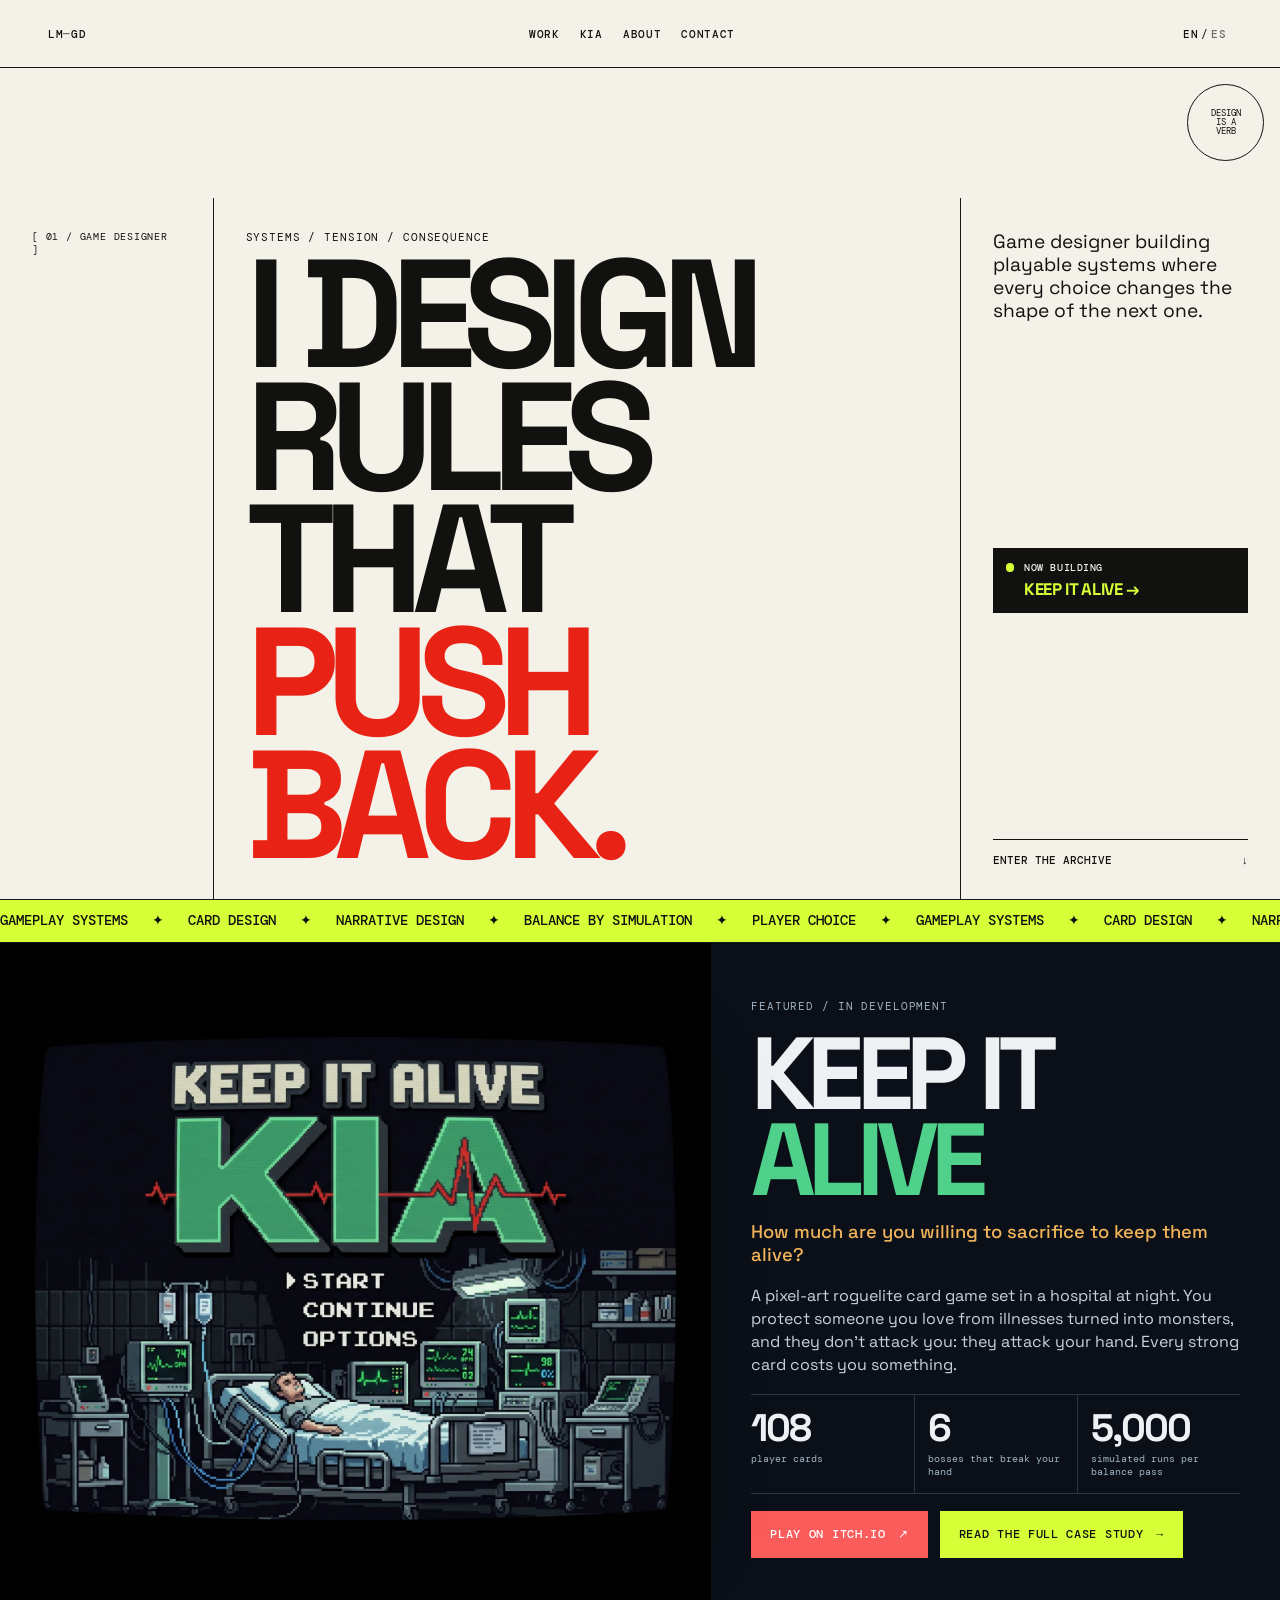
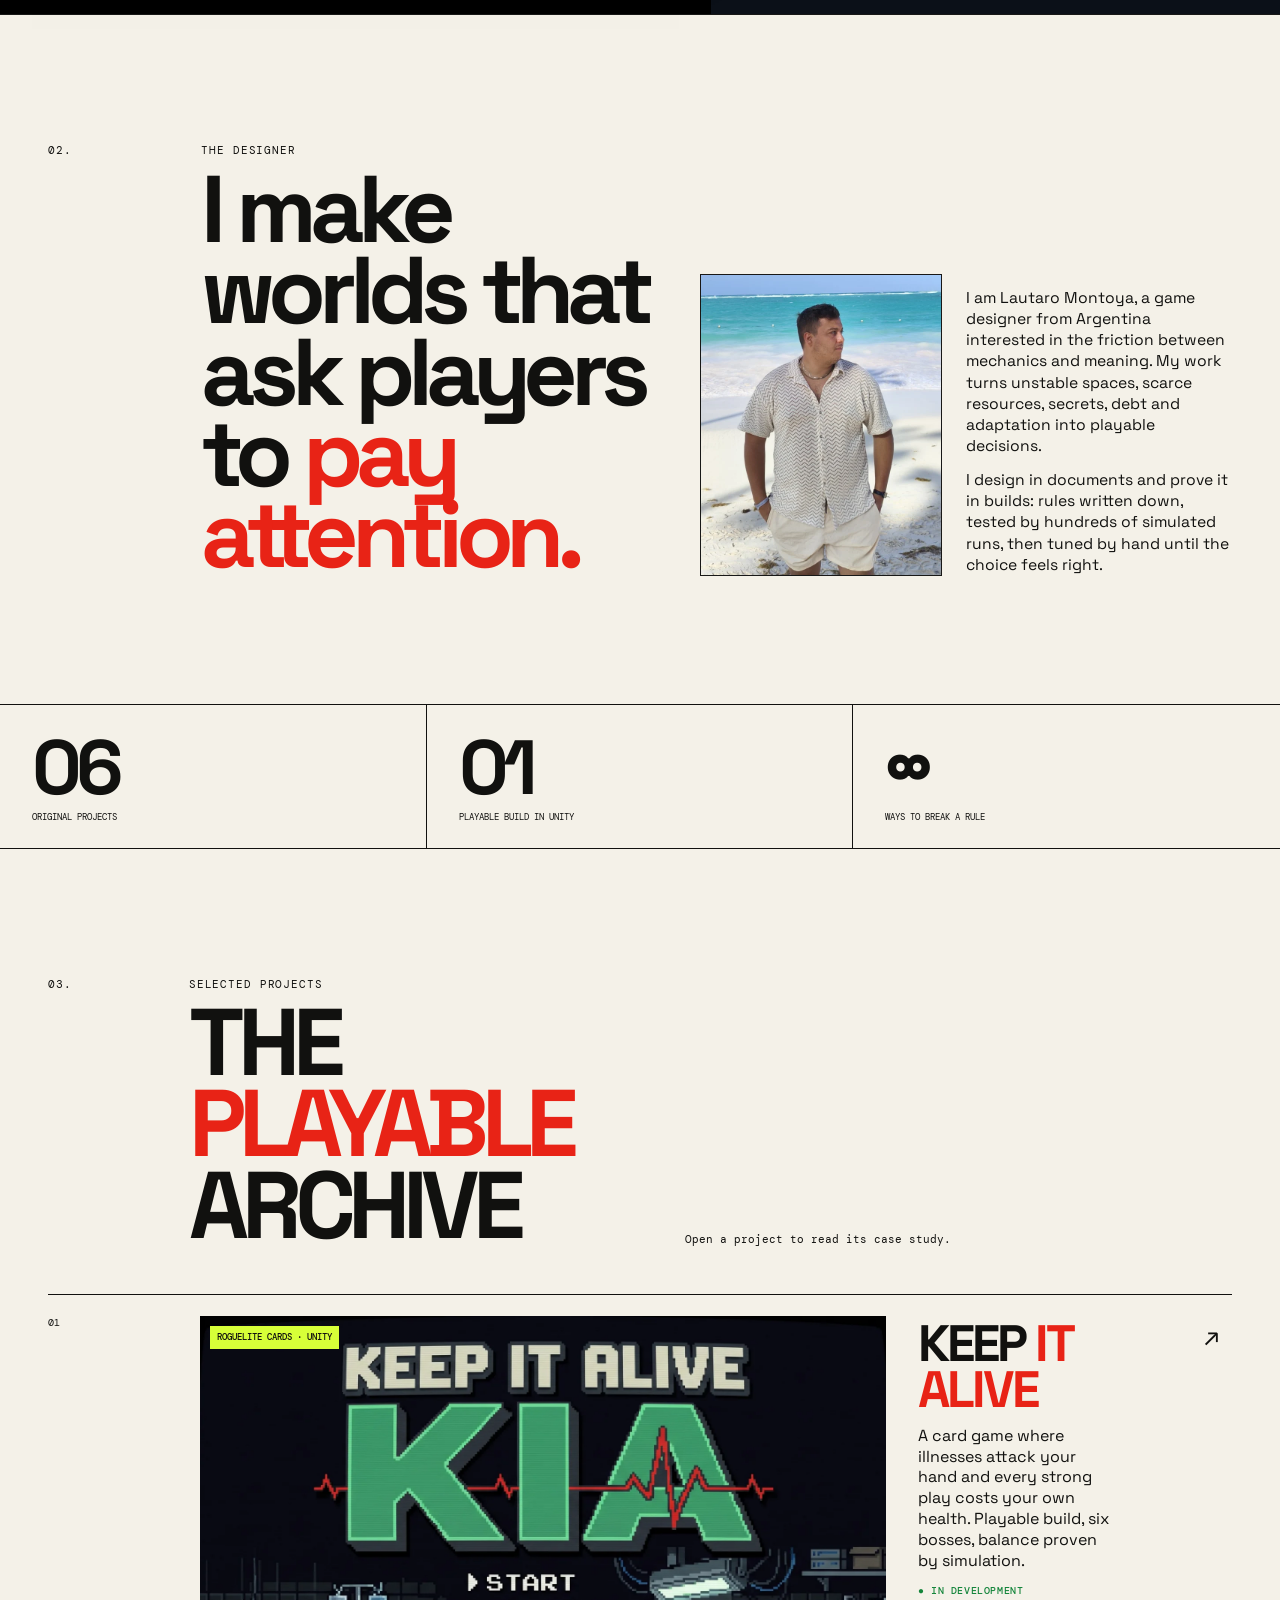
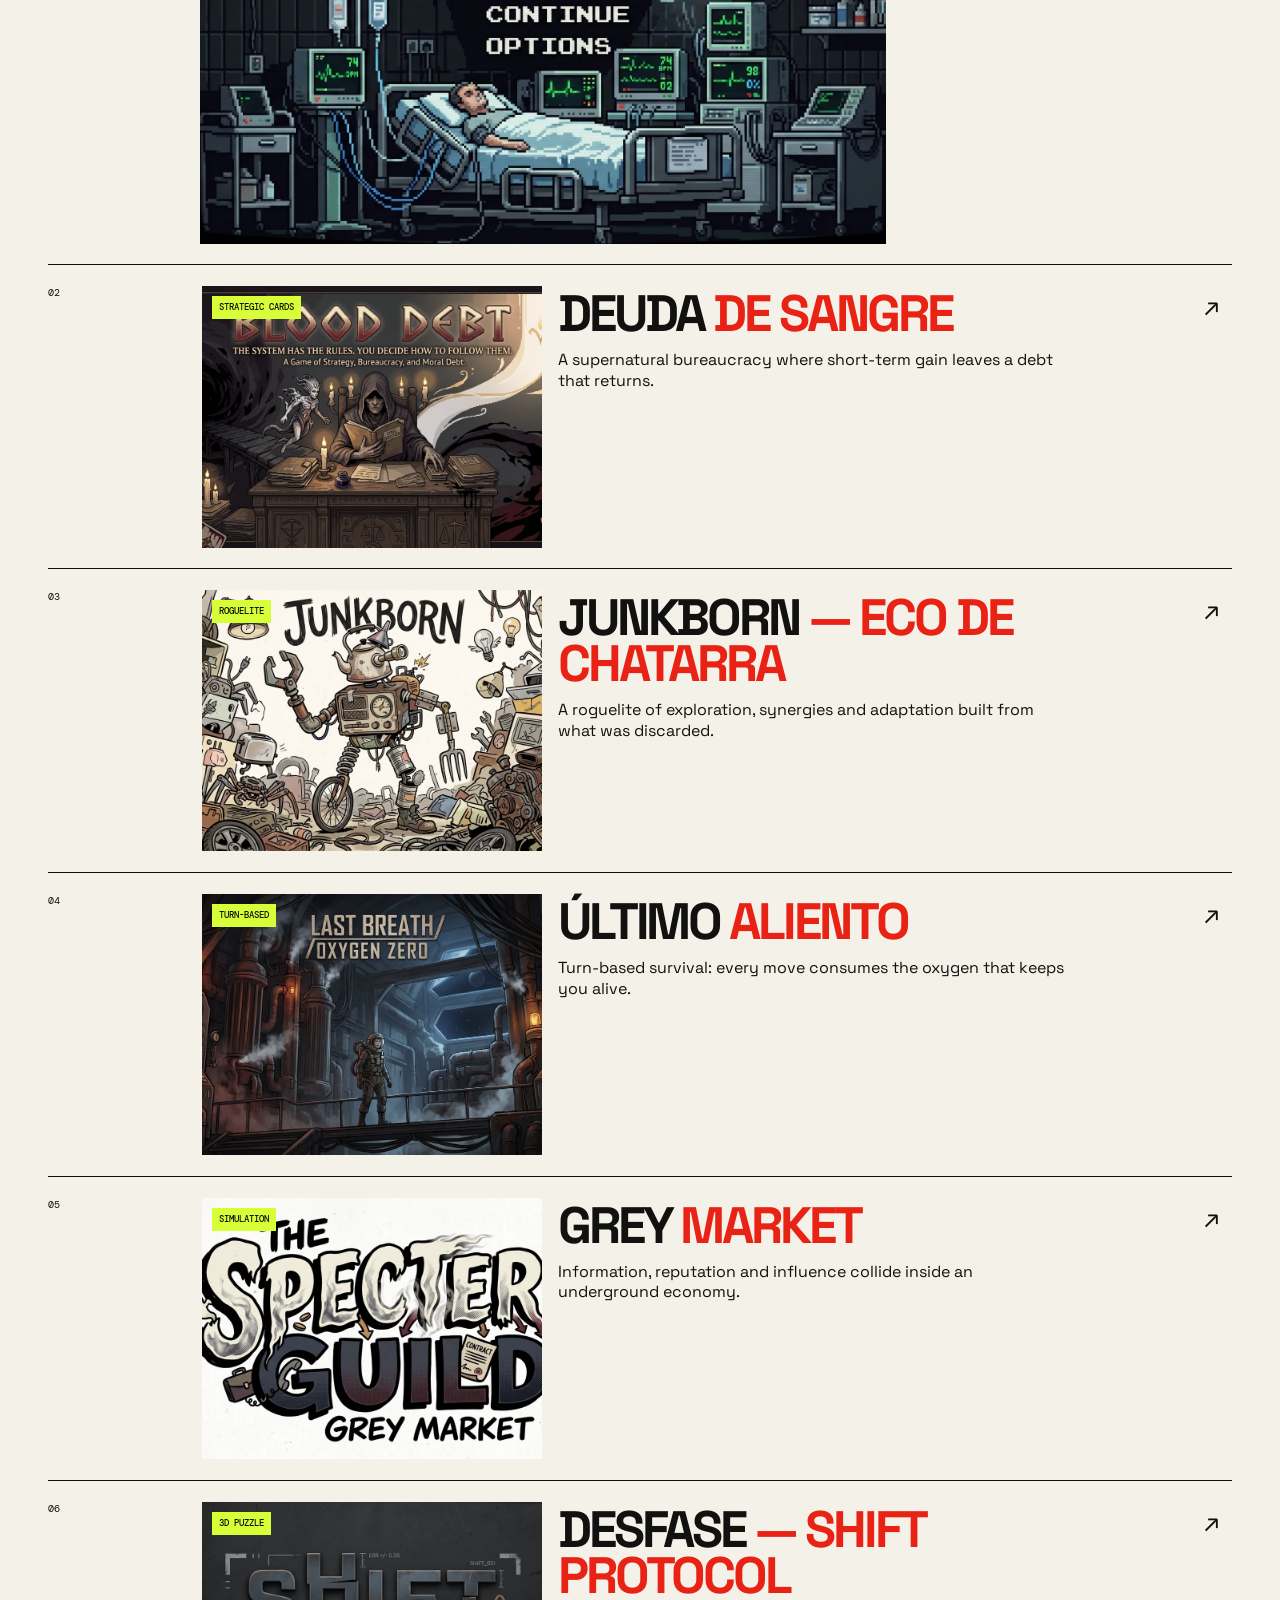
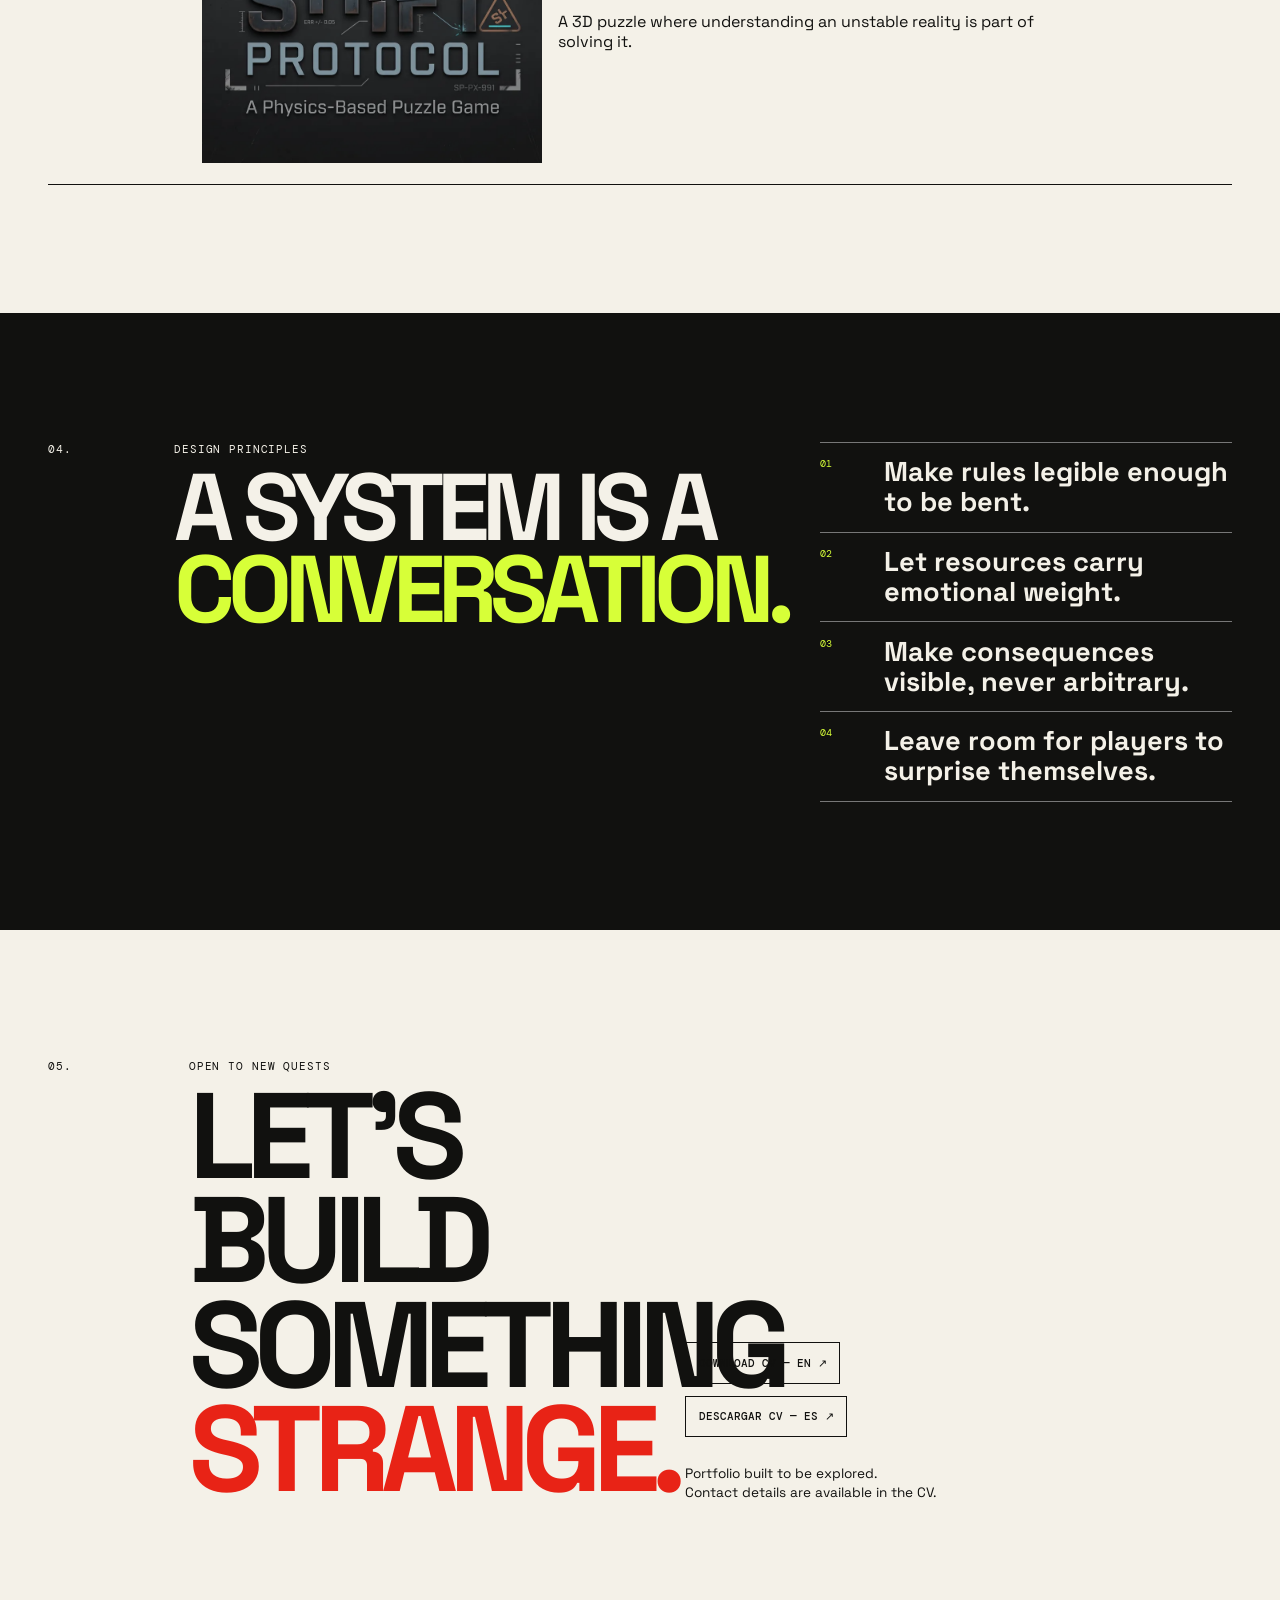
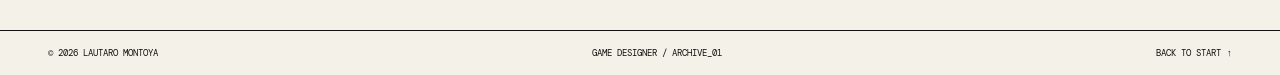
==== commit c0fd2698: "Portada nueva de KIA, botón para jugarlo en itch.io y foto de perfil nueva - La pantalla de título d" ====
--- a/index.html
+++ b/index.html
@@ -61,8 +61,7 @@
     <!-- KIA destacado -->
     <section class="spotlight" aria-labelledby="spotlight-title">
       <div class="spotlight-media reveal">
-        <img src="assets/img/kia/combate-quimera.webp" alt="Keep It Alive: combat against La Quimera, with the player's hand of cards, the energy orb and the two health bars" width="960" height="540">
-        <span class="spotlight-tag">LIVE BUILD · UNITY 6 · C#</span>
+        <img src="assets/img/kia/portada.webp" alt="Keep It Alive (KIA) title screen: the logo with a heartbeat line over a patient in a hospital bed surrounded by monitors" width="1600" height="1194">
       </div>
       <div class="spotlight-copy reveal">
         <p class="eyebrow"><span data-lang="en">FEATURED / IN DEVELOPMENT</span><span data-lang="es">DESTACADO / EN DESARROLLO</span></p>
@@ -74,7 +73,10 @@
           <div><dt>6</dt><dd><span data-lang="en">bosses that break your hand</span><span data-lang="es">jefes que rompen tu mano</span></dd></div>
           <div><dt><span data-lang="en">5,000</span><span data-lang="es">5.000</span></dt><dd><span data-lang="en">simulated runs per balance pass</span><span data-lang="es">partidas simuladas por ajuste</span></dd></div>
         </dl>
-        <a class="button-primary" href="kia.html"><span data-lang="en">READ THE FULL CASE STUDY</span><span data-lang="es">VER EL CASO COMPLETO</span> <span aria-hidden="true">→</span></a>
+        <div class="spotlight-links">
+          <a class="button-itch" href="https://pehuamann.itch.io/keep-it-alive" target="_blank" rel="noopener"><span data-lang="en">PLAY ON ITCH.IO</span><span data-lang="es">JUGALO EN ITCH.IO</span> <span aria-hidden="true">↗</span></a>
+          <a class="button-primary" href="kia.html"><span data-lang="en">READ THE FULL CASE STUDY</span><span data-lang="es">VER EL CASO COMPLETO</span> <span aria-hidden="true">→</span></a>
+        </div>
       </div>
     </section>
 
@@ -85,7 +87,7 @@
         <h2><span data-lang="en">I make worlds that ask players to <em>pay attention.</em></span><span data-lang="es">Creo mundos que le piden al jugador que <em>preste atención.</em></span></h2>
       </div>
       <div class="intro-side reveal">
-        <img src="assets/img/lautaro-montoya.webp" alt="Portrait of Lautaro Montoya" loading="lazy" width="240" height="240">
+        <img src="assets/img/lautaro-montoya.webp" alt="Lautaro Montoya on a beach" loading="lazy" width="640" height="800">
         <div>
           <p><span data-lang="en">I am Lautaro Montoya, a game designer from Argentina interested in the friction between mechanics and meaning. My work turns unstable spaces, scarce resources, secrets, debt and adaptation into playable decisions.</span><span data-lang="es">Soy Lautaro Montoya, game designer de Argentina, interesado en la fricción entre mecánicas y significado. Mi trabajo convierte espacios inestables, recursos escasos, secretos, deuda y adaptación en decisiones jugables.</span></p>
           <p><span data-lang="en">I design in documents and prove it in builds: rules written down, tested by hundreds of simulated runs, then tuned by hand until the choice feels right.</span><span data-lang="es">Diseño en documentos y lo demuestro en builds: reglas escritas, probadas con cientos de partidas simuladas y ajustadas a mano hasta que la decisión se siente bien.</span></p>
@@ -112,7 +114,7 @@
       <div class="project-list">
         <article class="project project--featured reveal">
           <div class="project-number">01</div>
-          <div class="project-image"><img src="assets/img/kia/jefe-enredadera.webp" alt="Keep It Alive: La Enredadera, a boss covered in thorns, in the hospital room" width="896" height="504"><span>ROGUELITE CARDS · UNITY</span></div>
+          <div class="project-image"><img src="assets/img/kia/portada.webp" alt="Keep It Alive (KIA) title screen" width="1600" height="1194"><span>ROGUELITE CARDS · UNITY</span></div>
           <div class="project-info">
             <h3>KEEP <em>IT ALIVE</em></h3>
             <p><span data-lang="en">A card game where illnesses attack your hand and every strong play costs your own health. Playable build, six bosses, balance proven by simulation.</span><span data-lang="es">Un juego de cartas donde las enfermedades atacan tu mano y cada jugada fuerte cuesta tu propia salud. Build jugable, seis jefes y balance probado por simulación.</span></p>
--- a/styles.css
+++ b/styles.css
@@ -76,9 +76,9 @@
 /* =========================================================== secciones */
 .grid-section{display:grid;grid-template-columns:1fr;gap:2rem;padding:5rem var(--gutter);border-bottom:1px solid}
 .intro-copy h2,.principles h2,.work h2,.contact h2{font-size:clamp(2.5rem,7.4vw,8rem);line-height:.86;letter-spacing:-.075em;margin-top:.7rem}
-.intro-side{display:grid;grid-template-columns:90px 1fr;gap:1rem;font-size:.98rem;line-height:1.35}
+.intro-side{display:grid;grid-template-columns:1fr;gap:1rem;font-size:.98rem;line-height:1.35}
 .intro-side p+p{margin-top:.8rem}
-.intro-side img{width:100%;aspect-ratio:1;object-fit:cover;filter:grayscale(1)}
+.intro-side img{width:100%;max-width:340px;aspect-ratio:4/5;object-fit:cover;object-position:50% 20%;border:1px solid var(--line)}
 .stats{display:grid;grid-template-columns:repeat(3,1fr);border-bottom:1px solid}
 .stats div{padding:1rem;border-right:1px solid}
 .stats div:last-child{border:0}
@@ -182,7 +182,7 @@
   .hero-side{grid-column:span 3}
   .grid-section{grid-template-columns:1.3fr 5fr 5.7fr;padding:8rem var(--gutter)}
   .intro-copy{grid-column:2}
-  .intro-side{grid-column:3;grid-template-columns:120px 1fr}
+  .intro-side{grid-column:3;grid-template-columns:minmax(0,1fr) minmax(0,1.1fr);align-items:end;gap:1.5rem}
   .stats div{padding:1.5rem 2rem}
   .work{padding:8rem var(--gutter)}
   .work-heading{grid-template-columns:1.3fr 5fr 5.7fr}
@@ -251,14 +251,12 @@
 .page-kia .eyebrow{color:var(--lamp)}
 .page-kia img.px{image-rendering:pixelated}
 
-.kia-hero{position:relative;min-height:100svh;display:grid;align-items:end;padding:calc(var(--header) + 2rem) var(--gutter) 2.5rem;isolation:isolate;overflow:hidden}
-.kia-hero-bg{position:absolute;inset:0;z-index:-1}
-.kia-hero-bg img{width:100%;height:100%;object-fit:cover;object-position:70% 50%;image-rendering:pixelated}
-.kia-hero-bg::after{content:"";position:absolute;inset:0;background:linear-gradient(180deg,rgba(11,16,24,.25) 0%,rgba(11,16,24,.35) 40%,rgba(11,16,24,.96) 88%),linear-gradient(90deg,rgba(11,16,24,.85),rgba(11,16,24,0) 70%)}
-.kia-hero-inner{max-width:1200px;width:100%;margin:0 auto;display:grid;gap:1.6rem}
+.kia-hero{position:relative;padding:calc(var(--header) + 1.5rem) var(--gutter) 3rem;background:radial-gradient(ellipse at 50% 30%,#14202e 0%,var(--night) 70%)}
+.kia-hero-inner{max-width:1200px;width:100%;margin:0 auto;display:grid;gap:2rem;align-items:center}
+.kia-cover{margin:0}
+.kia-cover img{width:100%;border:1px solid var(--edge);box-shadow:0 30px 80px rgba(0,0,0,.55),0 0 0 6px #070a10}
+.kia-hero-copy{display:grid;gap:1.4rem;align-content:center}
 .kia-kicker{font:400 .58rem/1.6 var(--px);color:var(--text);letter-spacing:.04em}
-.kia-hero h1{font-size:clamp(3.4rem,13vw,10.5rem);line-height:.8;letter-spacing:-.075em;font-weight:700}
-.kia-hero h1 em{display:block;color:var(--kia-green)}
 .kia-question{max-width:34rem;font:500 clamp(1.15rem,2.6vw,1.6rem)/1.2 var(--sans);color:var(--lamp)}
 .kia-meta{display:grid;grid-template-columns:repeat(2,1fr);border-top:1px solid var(--edge);max-width:900px}
 .kia-meta div{padding:.9rem .8rem .2rem 0}
@@ -407,7 +405,7 @@
 .lightbox-step[data-lightbox-step="1"]{right:.5rem}
 
 @media(min-width:720px){
-  .kia-hero{padding-bottom:3.5rem}
+  .kia-hero{padding-bottom:4rem}
   .kia-meta{grid-template-columns:repeat(4,1fr)}
   .kia-section{padding:7rem var(--gutter)}
   .kia-two{grid-template-columns:1fr 1fr;gap:3rem}
@@ -436,3 +434,16 @@
   .contact{grid-template-columns:1fr;gap:.5rem}
   .contact-links{grid-column:1}
 }
+
+/* botón de itch.io y portada de KIA */
+.button-itch{display:inline-flex;gap:.8rem;padding:1rem 1.2rem;background:#fa5c5c;color:#fff;font:500 .72rem var(--mono);letter-spacing:.06em;transition:transform .25s var(--ease),background .2s}
+.button-itch:hover{background:#ff7a7a;transform:translateX(4px)}
+.spotlight-links{display:flex;flex-wrap:wrap;gap:.7rem}
+.spotlight-media{padding:1rem}
+.spotlight-media img{image-rendering:auto;box-shadow:0 20px 60px rgba(0,0,0,.6)}
+.project--featured .project-image img{object-position:50% 35%}
+@media(min-width:960px){
+  .kia-hero{min-height:100svh;display:grid;align-items:center}
+  .kia-hero-inner{grid-template-columns:1.25fr 1fr;gap:3rem}
+  .spotlight-media{padding:2rem}
+}
